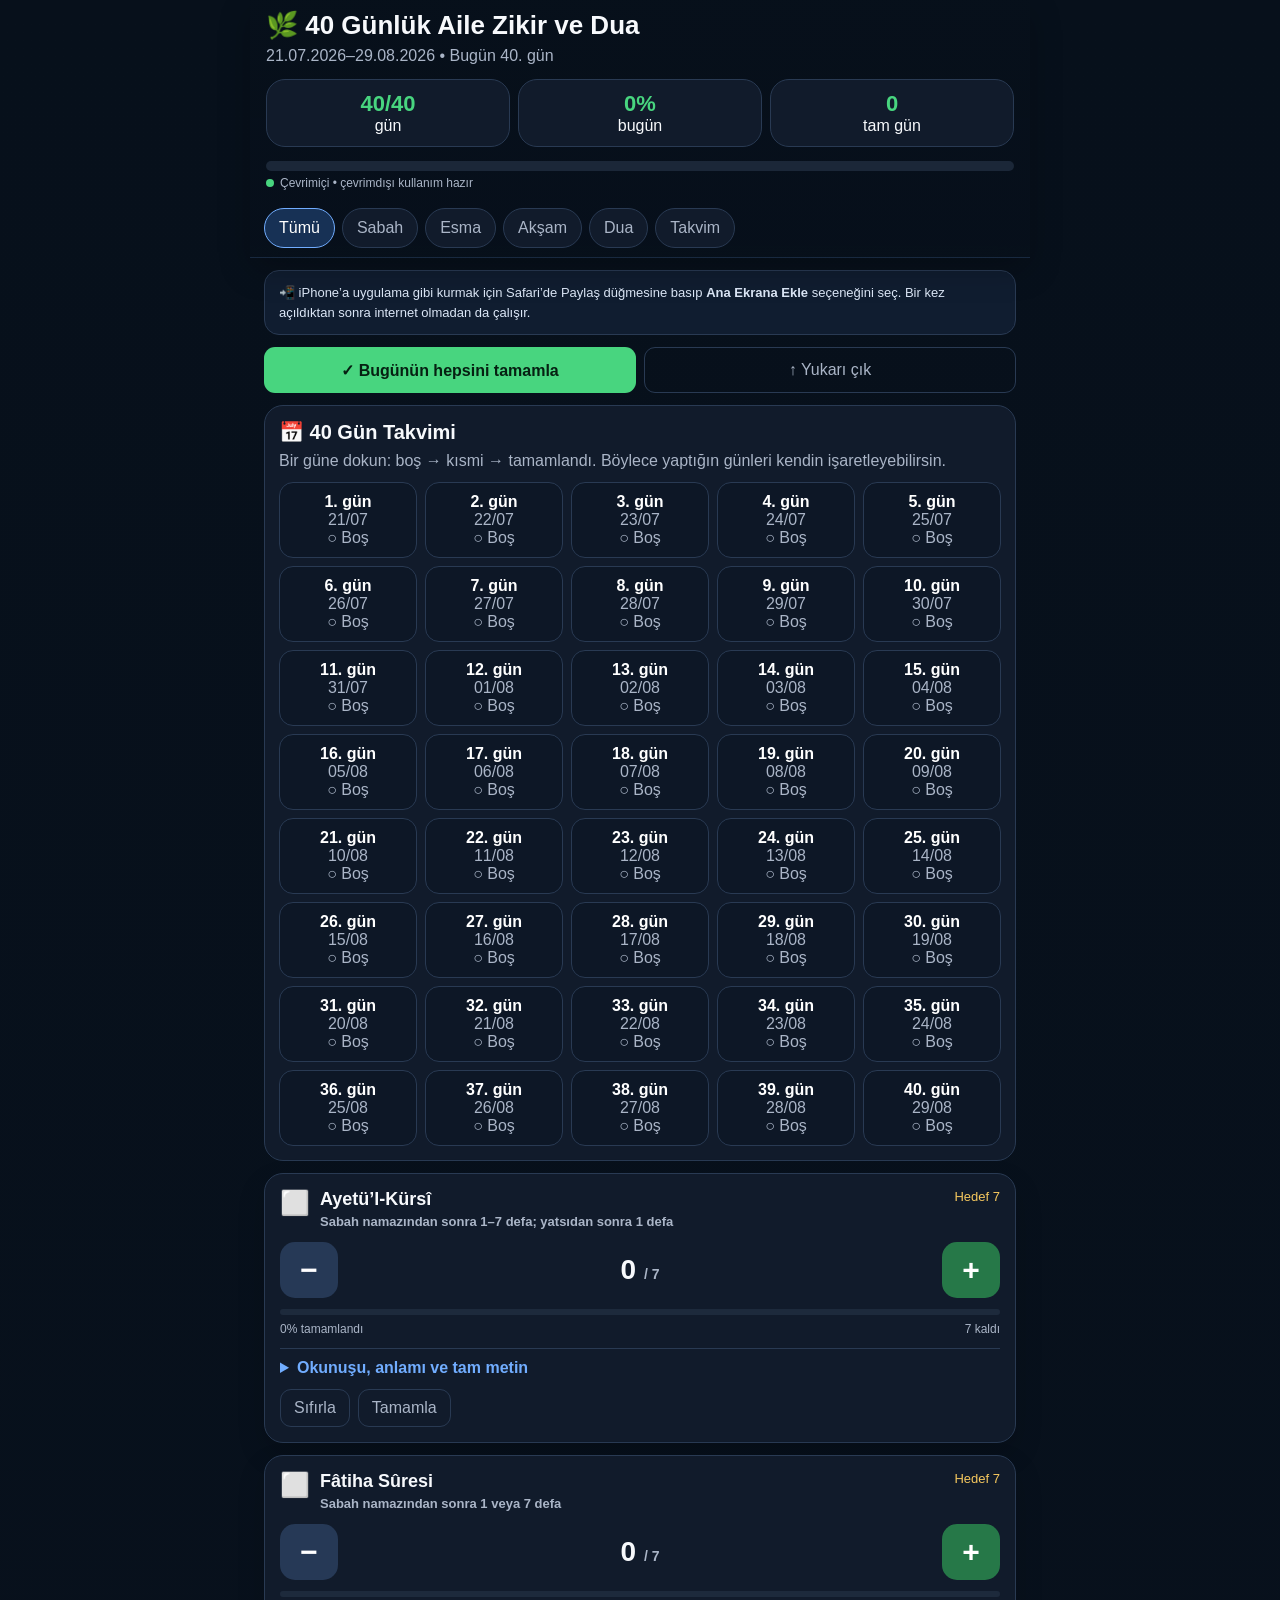
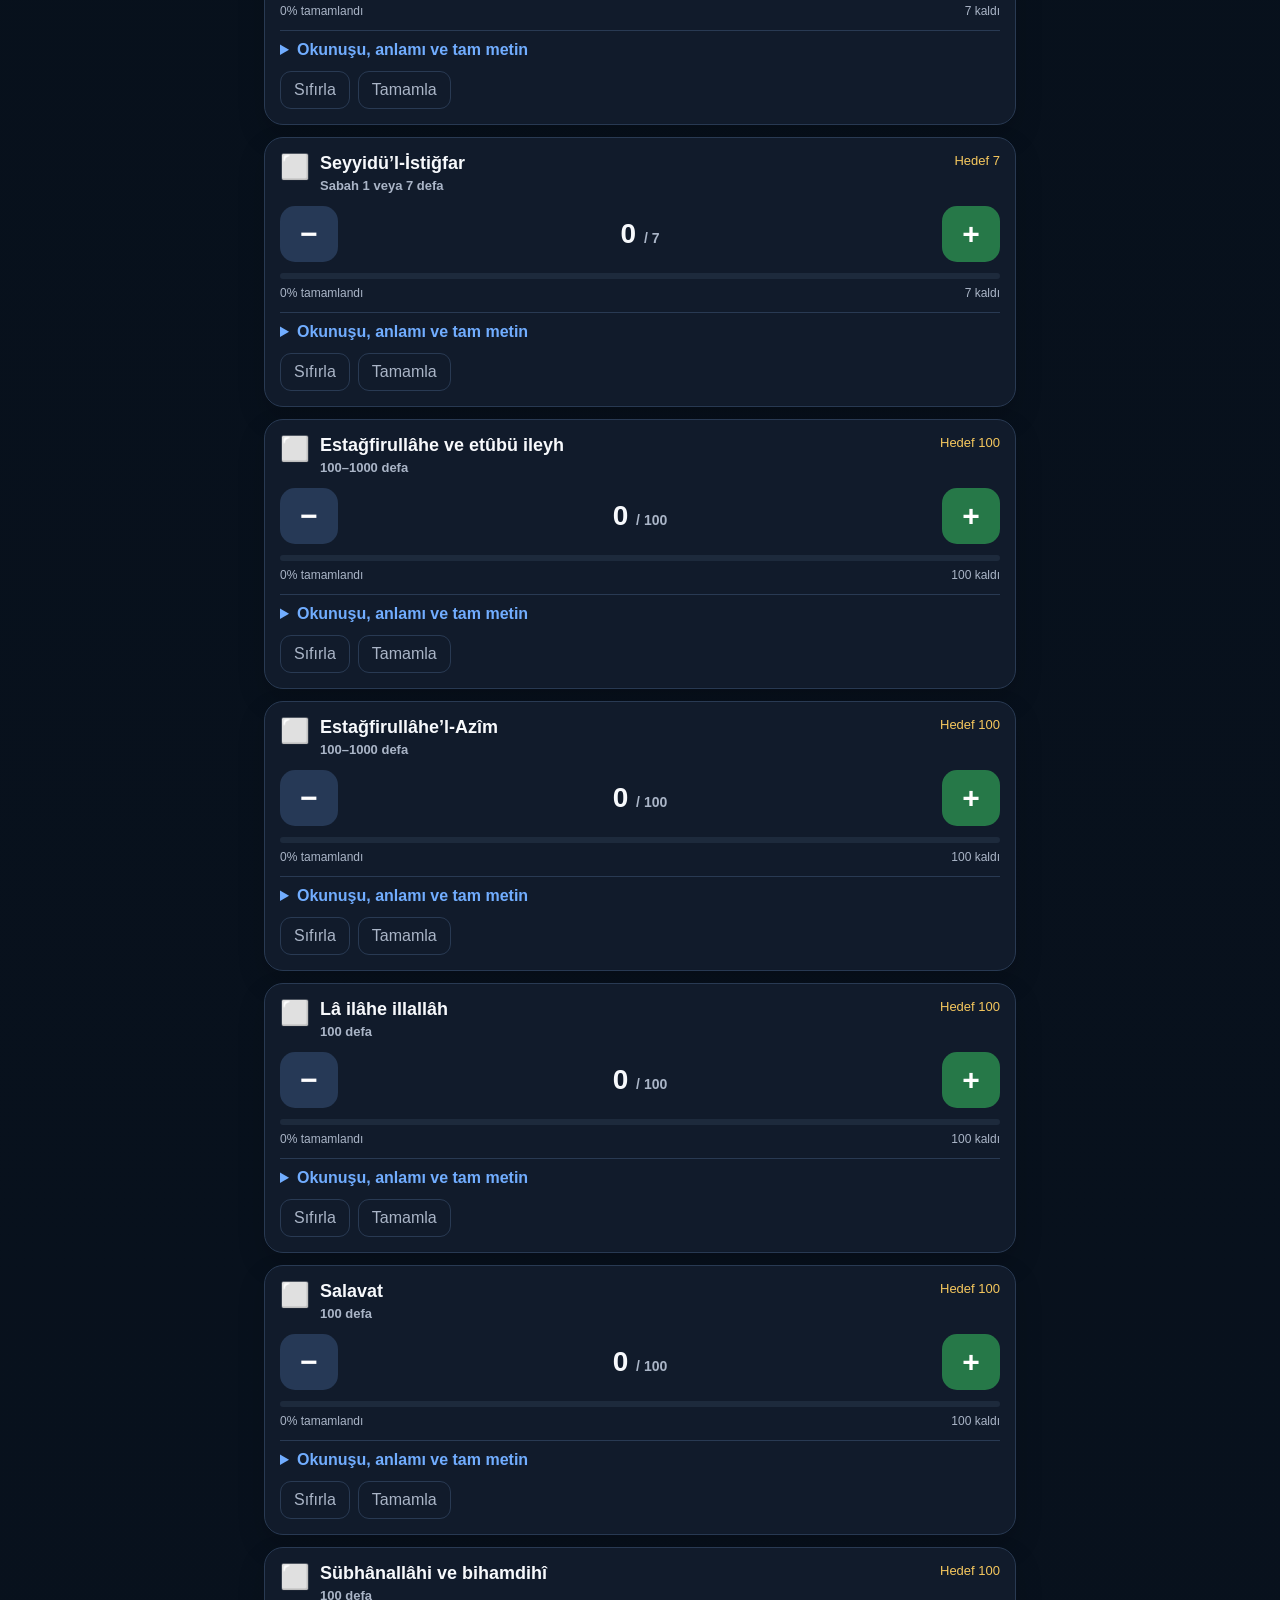
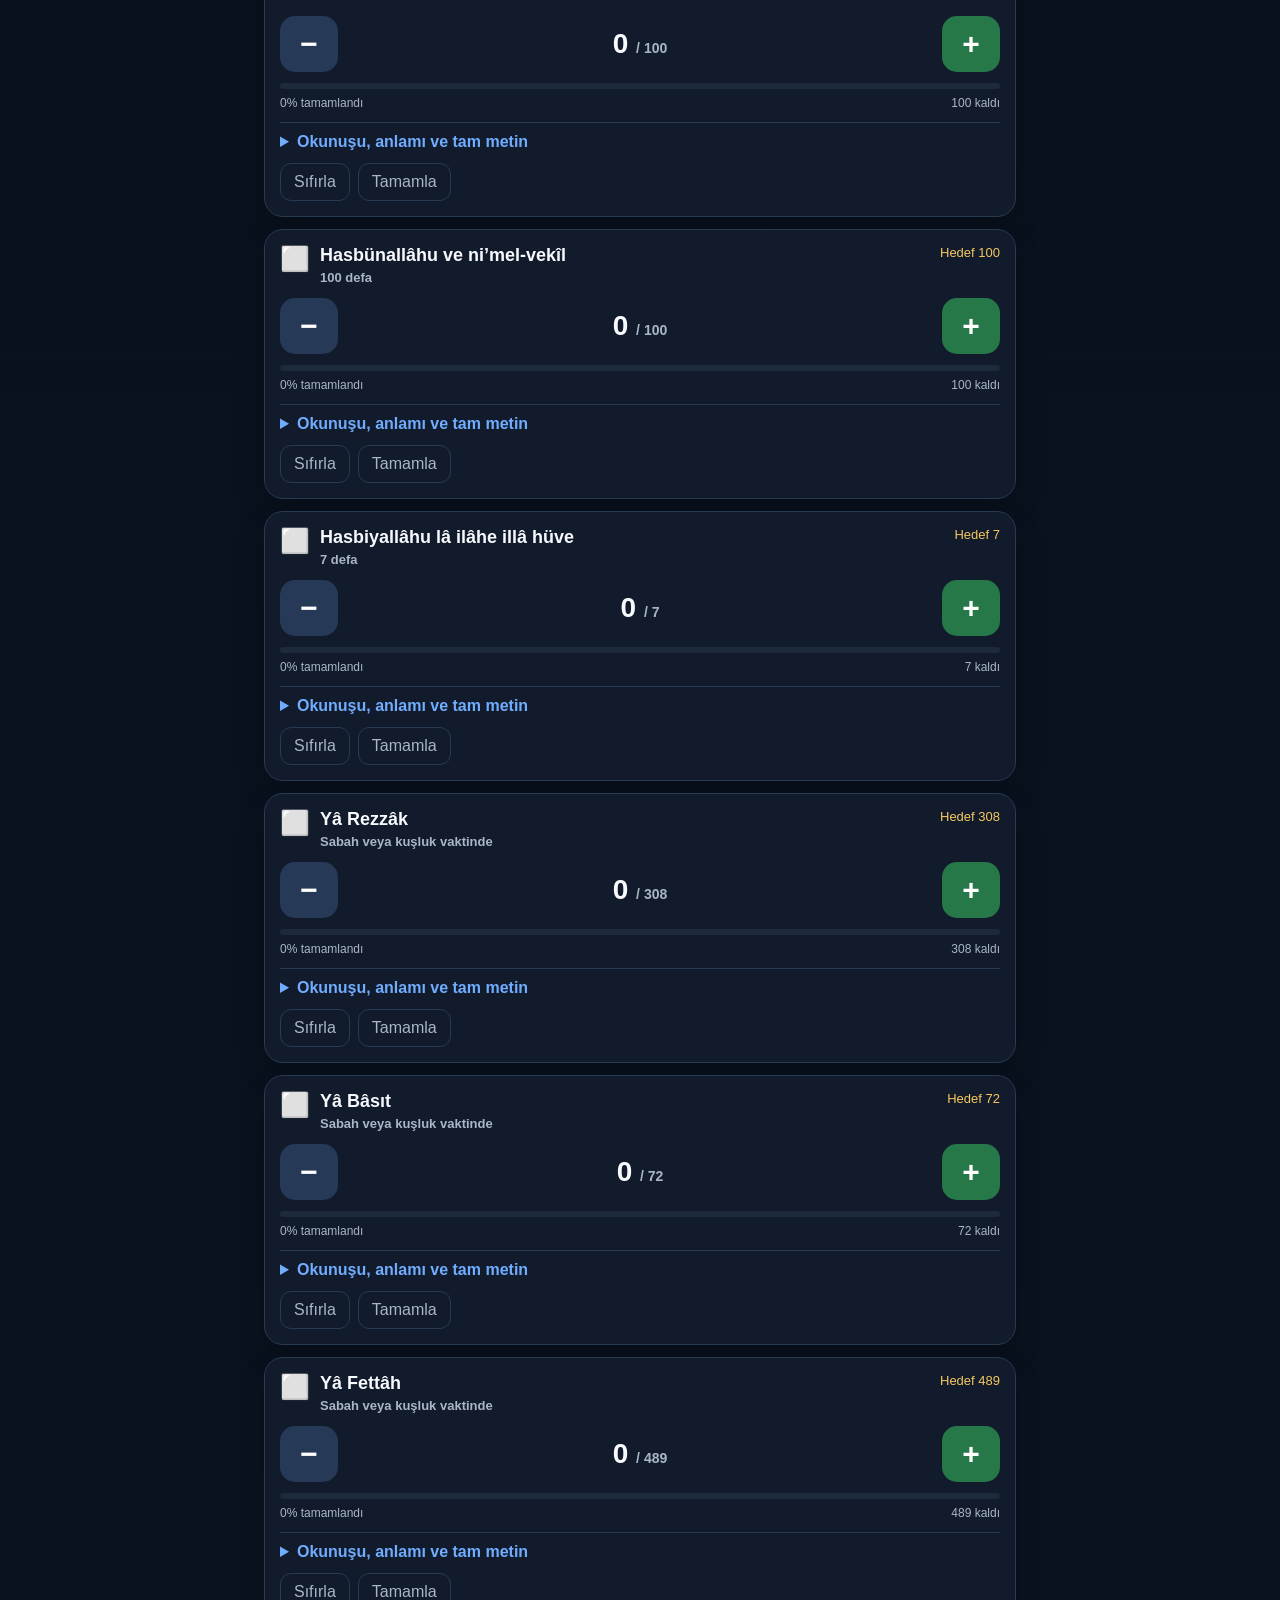
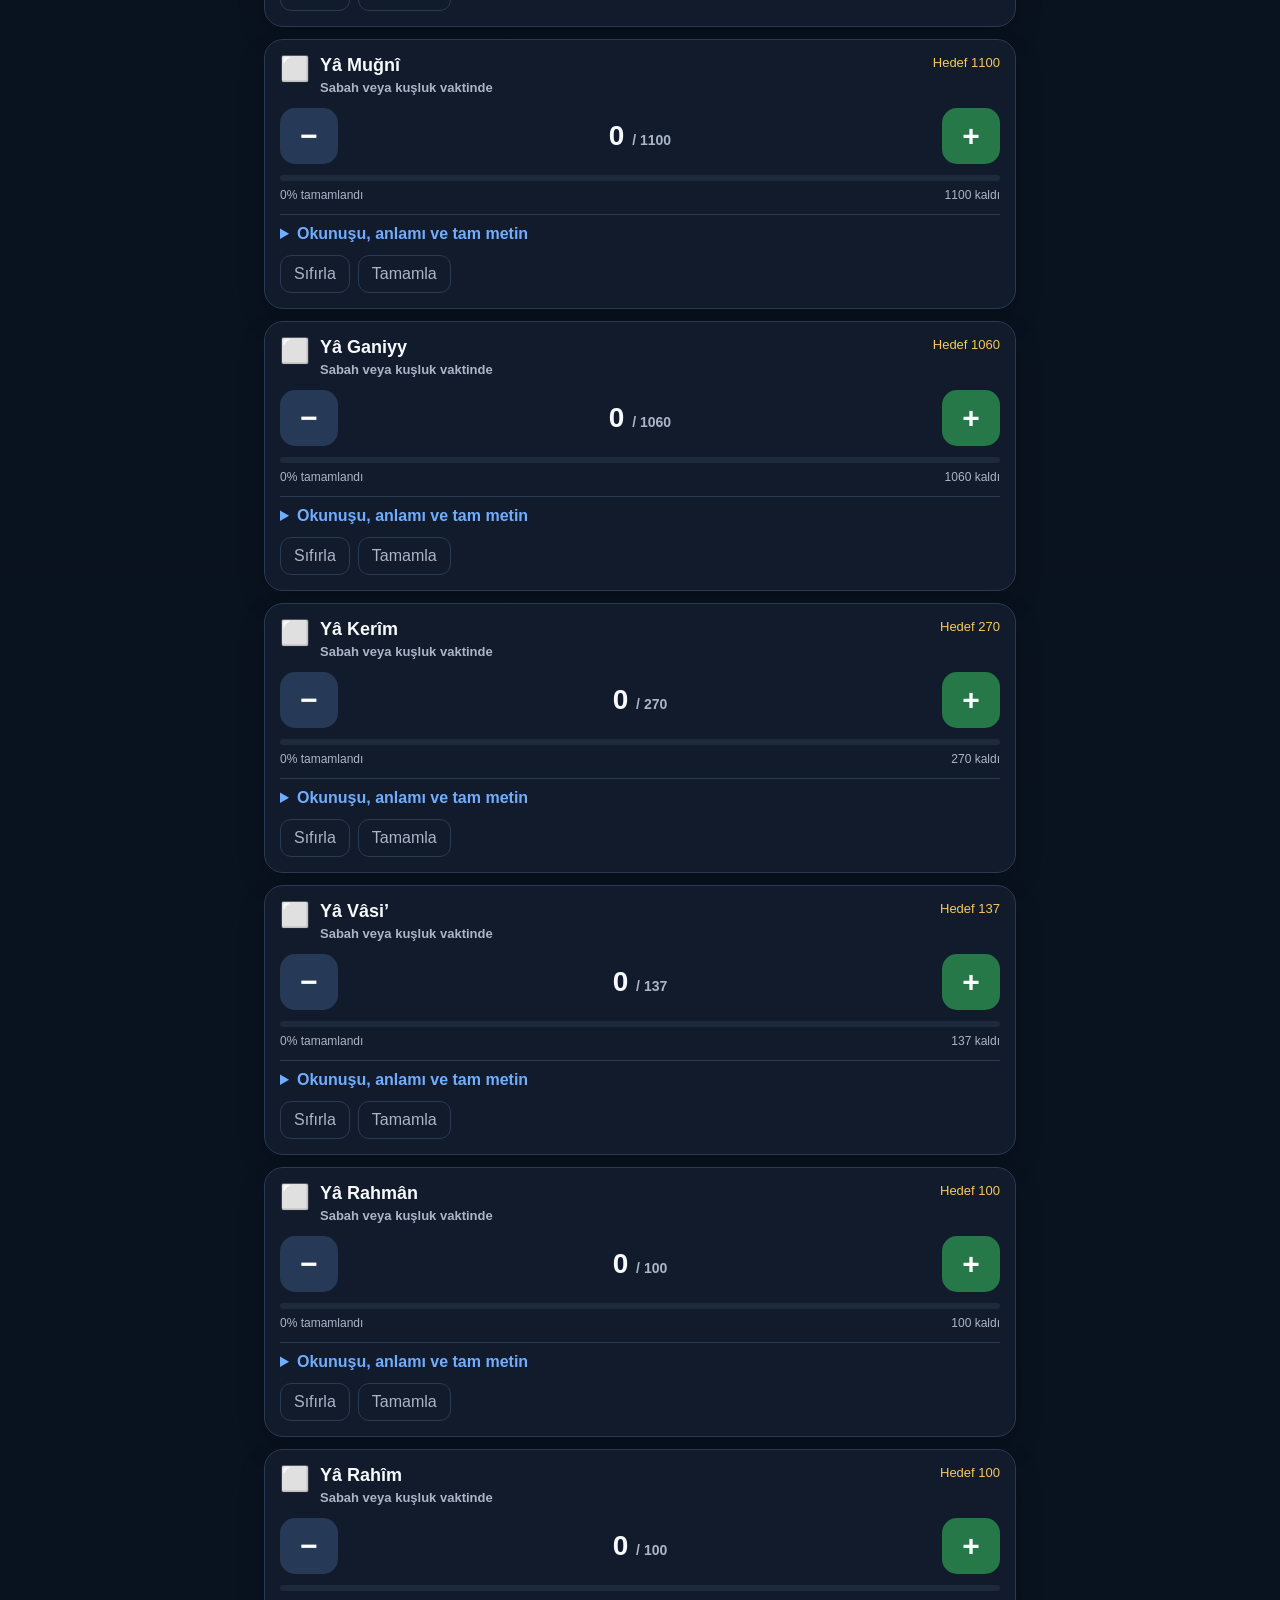
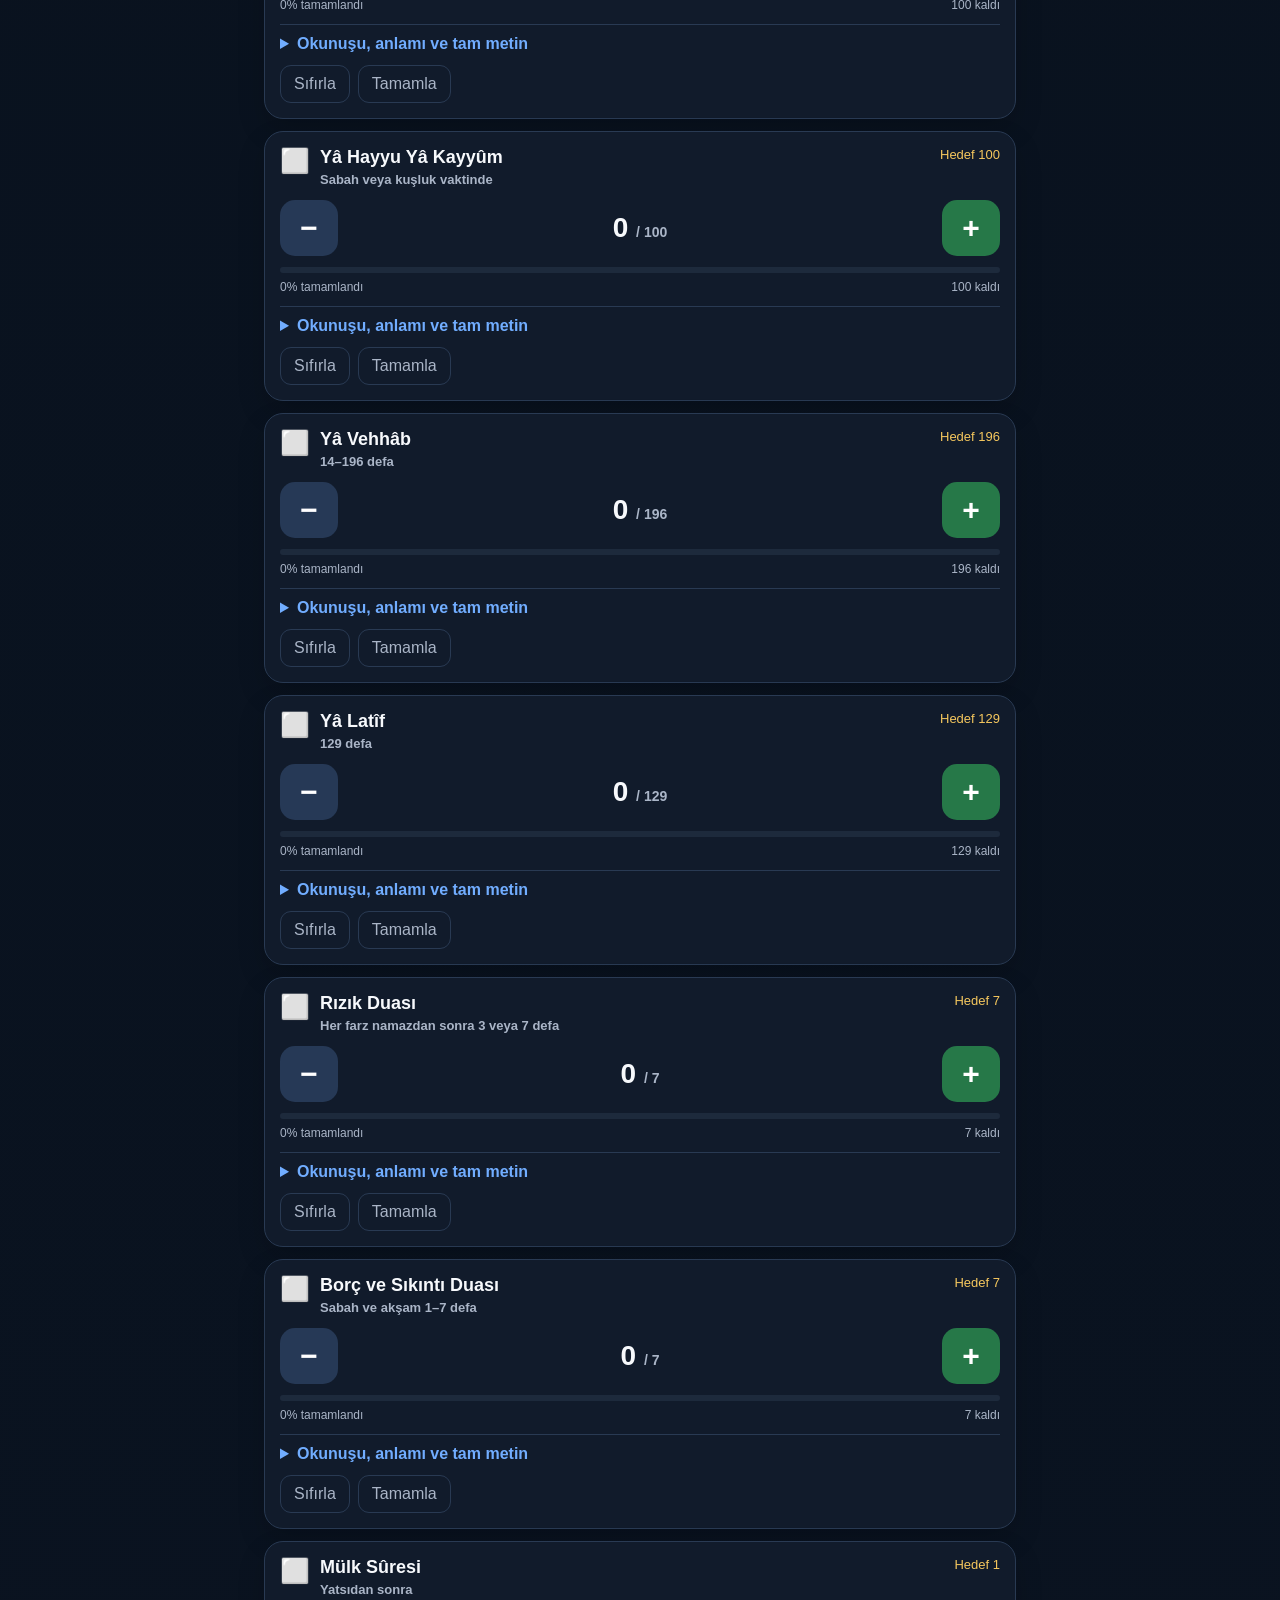
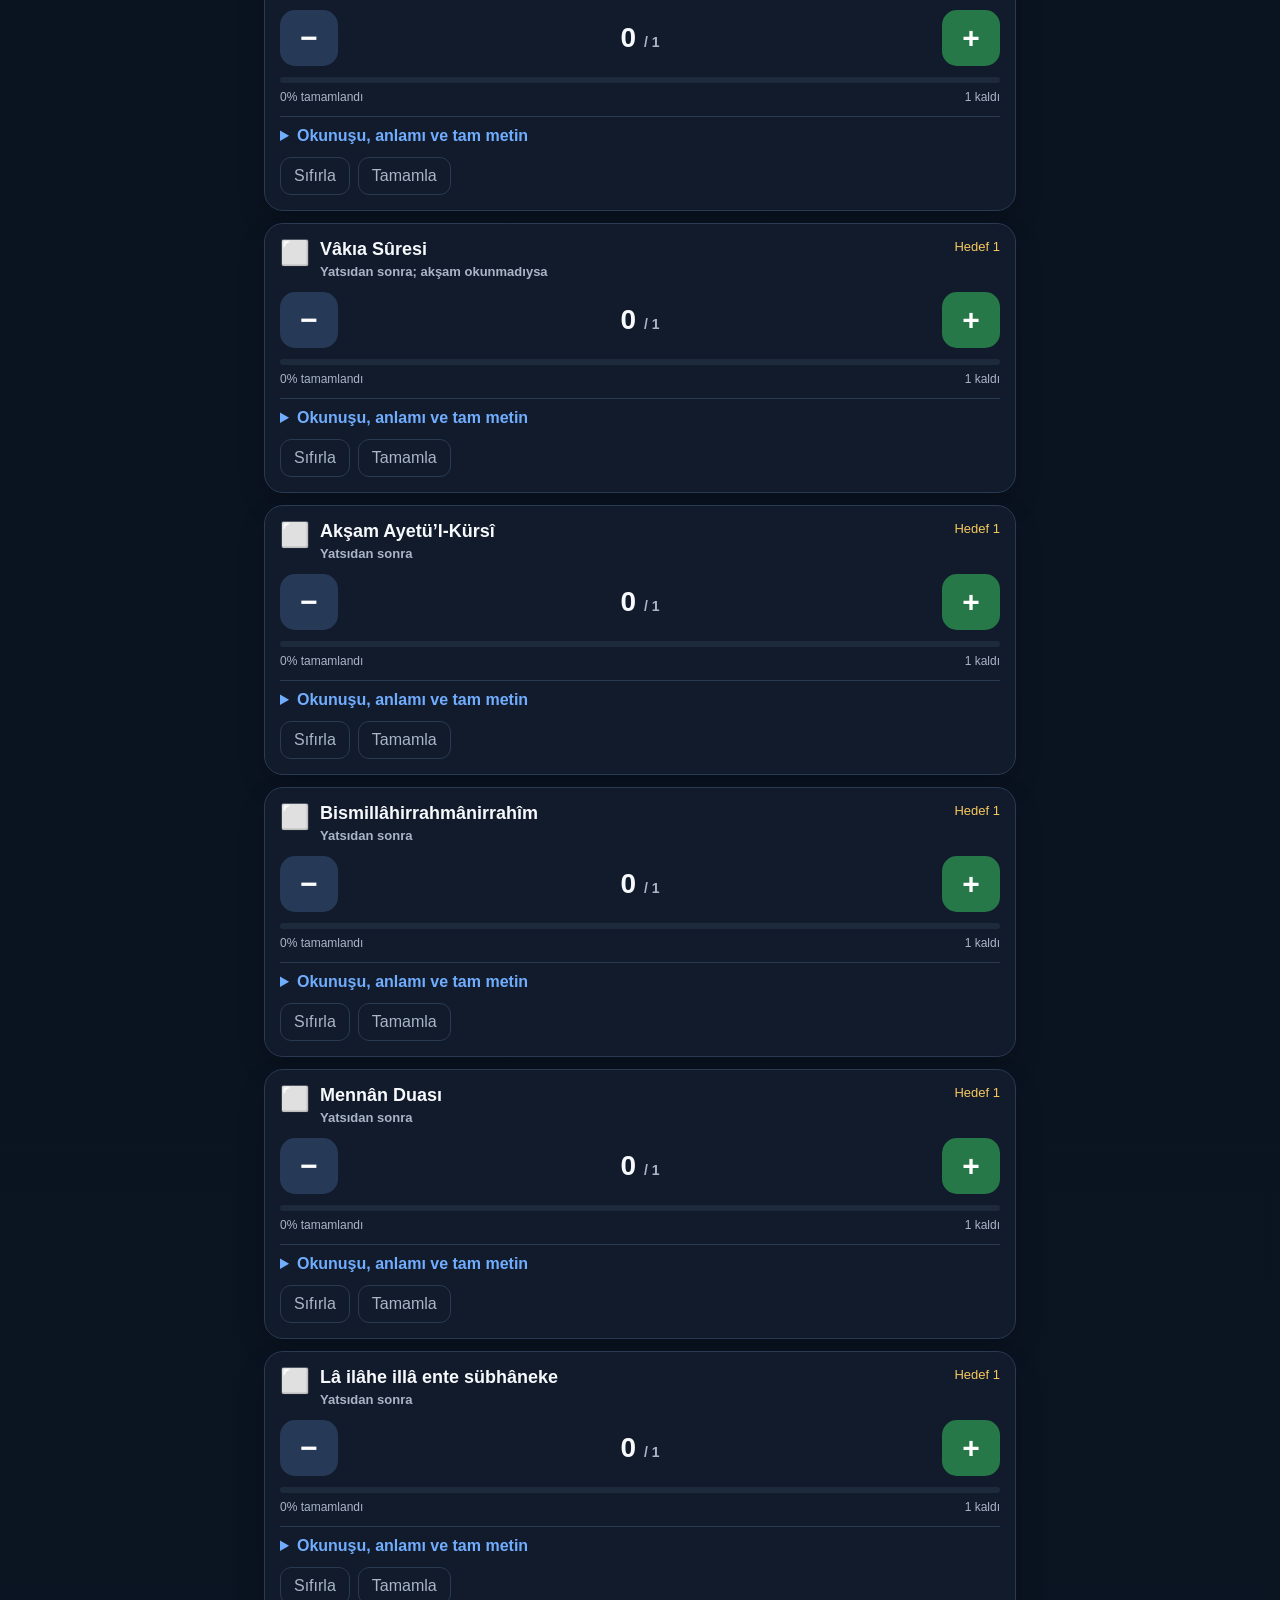
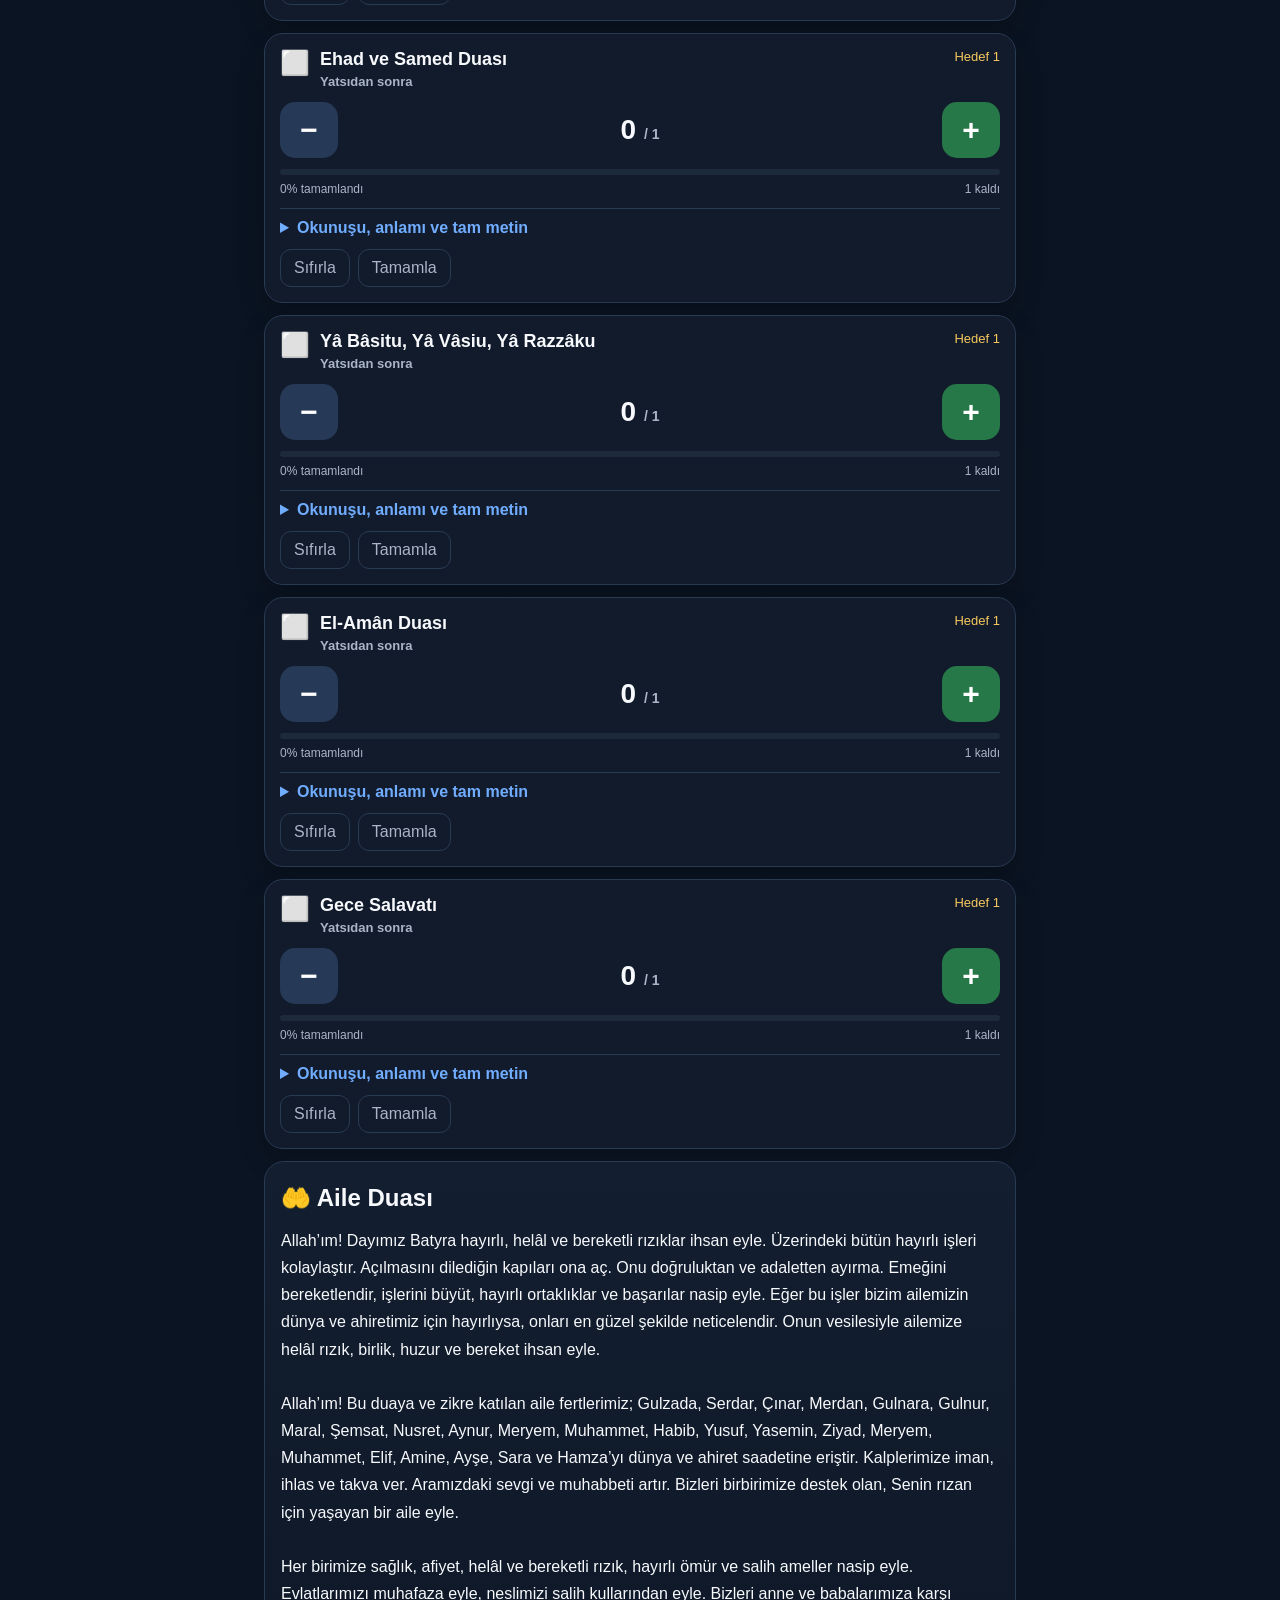
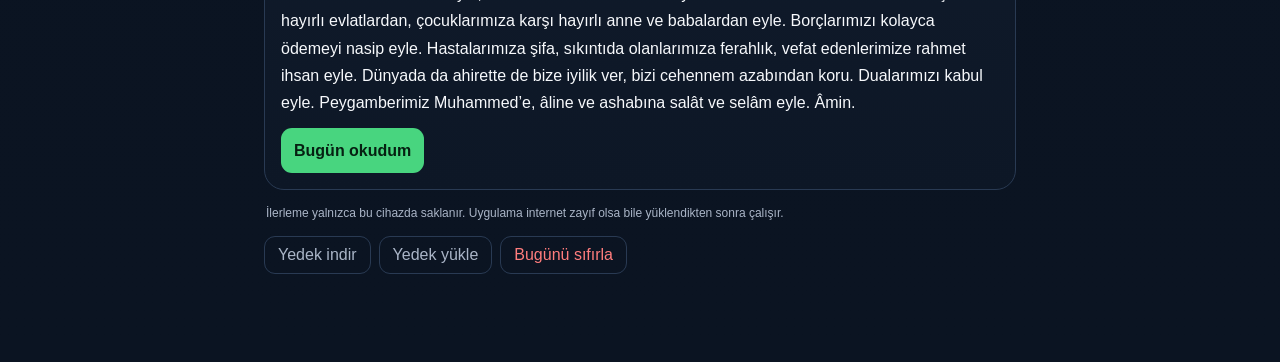
==== index.html @ e8f1f516 "Polish compact sticky header, progress and offline mode [skip ci]" ====
<!doctype html>
<html lang="tr">
<head>
<meta charset="utf-8">
<meta name="viewport" content="width=device-width,initial-scale=1,viewport-fit=cover">
<meta name="theme-color" content="#07101b">
<meta name="apple-mobile-web-app-capable" content="yes">
<meta name="apple-mobile-web-app-title" content="Zikir40">
<meta name="apple-mobile-web-app-status-bar-style" content="black-translucent">
<title>Zikir40</title>
<link rel="manifest" href="./manifest.webmanifest">
<link rel="apple-touch-icon" href="./icon.svg">
<style>
:root{--bg:#07101b;--card:#111b2b;--card2:#0d1726;--line:#293a53;--text:#f7f9fc;--muted:#aab5c7;--green:#48d57f;--blue:#71adff;--gold:#f6c85e;--red:#ff7d7d}*{box-sizing:border-box}html{scroll-behavior:smooth}body{margin:0;background:linear-gradient(180deg,#07101b,#0b1422);color:var(--text);font-family:-apple-system,BlinkMacSystemFont,"Segoe UI",sans-serif}button{font:inherit}.wrap{max-width:780px;margin:auto;padding:0 14px calc(env(safe-area-inset-bottom) + 88px)}.app-header{position:sticky;top:0;z-index:20;margin:0 -14px;padding:calc(env(safe-area-inset-top) + 8px) 14px 9px;background:linear-gradient(180deg,rgba(7,16,27,.99),rgba(7,16,27,.94));backdrop-filter:blur(18px);-webkit-backdrop-filter:blur(18px);border-bottom:1px solid rgba(113,173,255,.16);box-shadow:0 12px 30px rgba(0,0,0,.22)}.hero{padding:2px 2px 10px;transition:padding .18s}.app-header.compact{padding-top:calc(env(safe-area-inset-top) + 5px);box-shadow:0 8px 24px rgba(0,0,0,.28)}.app-header.compact .hero{padding:0 2px 5px}.app-header.compact .hero h1{font-size:17px;margin:0}.app-header.compact #dates,.app-header.compact .stats,.app-header.compact #network{display:none}.app-header.compact .bar{height:5px;margin-top:6px}.app-header.compact .nav{padding-top:3px}.hero h1{font-size:26px;margin:0 0 6px}.muted{color:var(--muted)}.stats{display:grid;grid-template-columns:repeat(3,1fr);gap:8px;margin:14px 0}.stat,.panel,.card{background:var(--card);border:1px solid var(--line);border-radius:19px}.stat{padding:11px;text-align:center}.stat b{display:block;color:var(--green);font-size:22px}.bar{height:10px;background:#1b2738;border-radius:99px;overflow:hidden}.bar i{display:block;height:100%;width:0;background:linear-gradient(90deg,var(--blue),var(--green));transition:width .25s ease}.nav{padding:7px 0 0}.tabs{display:flex;gap:7px;overflow:auto}.tab{white-space:nowrap;border:1px solid var(--line);background:#111b2b;color:var(--muted);border-radius:99px;padding:10px 14px}.tab.on{color:#fff;border-color:var(--blue);background:#173155}.panel{padding:14px;margin:12px 0}.panel h2{font-size:20px;margin:0 0 8px}.calendar{display:grid;grid-template-columns:repeat(5,1fr);gap:8px;margin-top:12px}.day{border:1px solid var(--line);background:#0d1726;color:var(--muted);border-radius:14px;padding:10px 4px;text-align:center;min-height:62px}.day b{display:block;color:#fff}.day.done{background:#12351f;border-color:#2f8f56;color:#8bf0ad}.day.partial{background:#3a2d11;border-color:#9a7424;color:#ffd879}.day.today{outline:2px solid var(--blue)}.day.future{opacity:.5}.card{padding:15px;margin:12px 0;box-shadow:0 12px 28px rgba(0,0,0,.16);transition:border-color .2s,transform .15s}.card:active{transform:scale(.997)}.card.done{border-color:#25824a;background:#0f2a20}.head{display:flex;gap:10px;align-items:flex-start}.check{font-size:24px}.title{font-weight:850;font-size:18px;flex:1}.target{color:var(--gold);font-size:13px;white-space:nowrap}.when{color:var(--muted);font-size:13px;margin-top:4px}.counter{display:grid;grid-template-columns:58px 1fr 58px;gap:10px;align-items:center;margin-top:13px}.counter button{height:56px;border:0;border-radius:15px;color:#fff;background:#263956;font-size:30px;font-weight:900;touch-action:manipulation}.counter .plus{background:#267848}.count{text-align:center;font-size:28px;font-weight:900}.count small{font-size:14px;color:var(--muted)}details{margin-top:12px;border-top:1px solid var(--line);padding-top:10px}summary{color:var(--blue);font-weight:800;cursor:pointer}.detail h3{font-size:13px;color:var(--gold);margin:13px 0 5px}.detail p{margin:0;line-height:1.6;color:#dde4ef;white-space:pre-line}.arabic{font-family:serif;font-size:24px;line-height:1.9;text-align:right;direction:rtl}.actions{display:flex;gap:8px;flex-wrap:wrap;margin-top:12px}.ghost,.primary{border-radius:11px;padding:9px 13px}.ghost{border:1px solid var(--line);background:transparent;color:var(--muted)}.primary{border:0;background:var(--green);color:#062012;font-weight:850}.danger{color:var(--red)}.bigdua{background:linear-gradient(180deg,#131e30,#0d1726);border:1px solid var(--line);border-radius:20px;padding:16px;line-height:1.7}.bigdua h2{margin:0 0 8px}.bigdua p{white-space:pre-line;margin:0}.notice{font-size:12px;color:var(--muted);margin:16px 2px}.item-progress{height:6px;background:#1d2a3c;border-radius:99px;overflow:hidden;margin-top:11px}.item-progress i{display:block;height:100%;background:linear-gradient(90deg,var(--blue),var(--green));transition:width .2s}.statusline{display:flex;justify-content:space-between;gap:10px;margin-top:7px;color:var(--muted);font-size:12px}.net{display:inline-flex;align-items:center;gap:6px;font-size:12px;color:var(--muted);margin-top:5px}.net:before{content:"";width:8px;height:8px;border-radius:50%;background:var(--green)}.net.offline:before{background:var(--gold)}.install-note{display:none;margin:12px 0;padding:12px 14px;border:1px solid var(--line);border-radius:15px;background:#101d30;color:#dce7f7;font-size:13px;line-height:1.5}.install-note.show{display:block}.quick-actions{display:grid;grid-template-columns:1fr 1fr;gap:8px;margin:12px 0}.quick-actions button{min-height:46px}.hidden-file{display:none}.hidden{display:none}@media(max-width:430px){.hero h1{font-size:22px}.stats{margin:10px 0}.stat{padding:8px}.stat b{font-size:19px}.tabs{gap:6px}.tab{padding:9px 12px}.app-header{padding-bottom:8px}}
</style>
</head>
<body>
<main class="wrap">
<header class="app-header"><section class="hero"><h1>🌿 40 Günlük Aile Zikir ve Dua</h1><div id="dates" class="muted"></div><div class="stats"><div class="stat"><b id="dayNo">1/40</b><span>gün</span></div><div class="stat"><b id="pct">0%</b><span>bugün</span></div><div class="stat"><b id="completedDays">0</b><span>tam gün</span></div></div><div class="bar"><i id="bar"></i></div><div id="network" class="net">Çevrimiçi • çevrimdışı kullanım hazır</div></section>
<section class="nav"><div class="tabs" id="tabs"></div></section></header>
<div id="installNote" class="install-note">📲 iPhone’a uygulama gibi kurmak için Safari’de Paylaş düğmesine basıp <b>Ana Ekrana Ekle</b> seçeneğini seç. Bir kez açıldıktan sonra internet olmadan da çalışır.</div>
<div class="quick-actions"><button class="primary" id="completeAll">✓ Bugünün hepsini tamamla</button><button class="ghost" id="topBtn">↑ Yukarı çık</button></div>
<section id="calendarPanel" class="panel"><h2>📅 40 Gün Takvimi</h2><div class="muted">Bir güne dokun: boş → kısmi → tamamlandı. Böylece yaptığın günleri kendin işaretleyebilirsin.</div><div id="calendar" class="calendar"></div></section>
<div id="list"></div>
<section id="familyDua" class="bigdua"><h2>🤲 Aile Duası</h2><p id="familyText"></p><div class="actions"><button class="primary" id="familyDone">Bugün okudum</button></div></section>
<p class="notice">İlerleme yalnızca bu cihazda saklanır. Uygulama internet zayıf olsa bile yüklendikten sonra çalışır.</p><div class="actions"><button class="ghost" id="export">Yedek indir</button><button class="ghost" id="importBtn">Yedek yükle</button><input class="hidden-file" type="file" id="importFile" accept="application/json"><button class="ghost danger" id="resetDay">Bugünü sıfırla</button></div>
</main>
<script>
const START=new Date('2026-07-21T00:00:00');const DAYS=40,KEY='zikir40-complete-v1';
const AYETEL_KURSI={arabic:`اللَّهُ لَا إِلَٰهَ إِلَّا هُوَ الْحَيُّ الْقَيُّومُ ۚ لَا تَأْخُذُهُ سِنَةٌ وَلَا نَوْمٌ ۚ لَهُ مَا فِي السَّمَاوَاتِ وَمَا فِي الْأَرْضِ ۗ مَنْ ذَا الَّذِي يَشْفَعُ عِنْدَهُ إِلَّا بِإِذْنِهِ ۚ يَعْلَمُ مَا بَيْنَ أَيْدِيهِمْ وَمَا خَلْفَهُمْ ۖ وَلَا يُحِيطُونَ بِشَيْءٍ مِنْ عِلْمِهِ إِلَّا بِمَا شَاءَ ۚ وَسِعَ كُرْسِيُّهُ السَّمَاوَاتِ وَالْأَرْضَ ۖ وَلَا يَئُودُهُ حِفْظُهُمَا ۚ وَهُوَ الْعَلِيُّ الْعَظِيمُ`,reading:`Allâhu lâ ilâhe illâ hüve’l-Hayyü’l-Kayyûm. Lâ te’huzühû sinetün ve lâ nevm. Lehû mâ fi’s-semâvâti ve mâ fi’l-ard. Men zellezî yeşfeu indehû illâ bi-iznih. Ya’lemu mâ beyne eydîhim ve mâ halfehum. Ve lâ yuhîtûne bi-şey’in min ilmihî illâ bimâ şâ’. Vesia kürsiyyühü’s-semâvâti ve’l-ard. Ve lâ yeûdühû hıfzuhumâ ve hüve’l-Aliyyü’l-Azîm.`,meaning:`Allah, O’ndan başka ilah olmayandır. Diridir, kayyumdur. O’nu ne uyuklama tutar ne uyku. Göklerde ve yerde ne varsa O’nundur. İzni olmadan O’nun katında kim şefaat edebilir? O, kulların önlerindekini ve arkalarındakini bilir. Onlar O’nun ilminden, O’nun dilediği kadarından başka hiçbir şey kavrayamazlar. O’nun kürsüsü gökleri ve yeri kaplamıştır. Onları koruyup gözetmek O’na ağır gelmez. O yücedir, büyüktür.`};
const ITEMS=[
{id:'ayetel',name:'Ayetü’l-Kürsî',target:7,when:'Sabah namazından sonra 1–7 defa; yatsıdan sonra 1 defa',group:'Sabah',...AYETEL_KURSI},
{id:'fatiha',name:'Fâtiha Sûresi',target:7,when:'Sabah namazından sonra 1 veya 7 defa',group:'Sabah',reading:'Bismillâhirrahmânirrahîm. Elhamdü lillâhi Rabbi’l-âlemîn. Er-Rahmâni’r-Rahîm. Mâliki yevmi’d-dîn. İyyâke na’büdü ve iyyâke nesteîn. İhdine’s-sırâta’l-müstakîm. Sırâtallezîne en’amte aleyhim, gayri’l-mağdûbi aleyhim ve le’d-dâllîn. Âmîn.',meaning:'Hamd, âlemlerin Rabbi Allah’a mahsustur. O Rahmân ve Rahîm’dir. Din gününün sahibidir. Yalnız Sana kulluk eder, yalnız Senden yardım dileriz. Bizi doğru yola ilet.'},
{id:'seyyid',name:'Seyyidü’l-İstiğfar',target:7,when:'Sabah 1 veya 7 defa',group:'Sabah',reading:'Allahümme ente rabbî lâ ilâhe illâ ente, halaktenî ve ene abdüke ve ene alâ ahdike ve va’dike mesteta’tü. Eûzü bike min şerri mâ sana’tü. Ebûü leke bi ni’metike aleyye ve ebûü bi zenbî. Fağfir lî fe innehû lâ yağfirü’z-zünûbe illâ ente.',meaning:'Allah’ım! Sen benim Rabbimsin. Senden başka ilah yoktur. Beni Sen yarattın ve ben Senin kulunum. Gücüm yettiğince Sana verdiğim söz üzereyim. Yaptığım kötülüklerin şerrinden Sana sığınırım. Bana verdiğin nimetleri ikrar ediyor, günahlarımı itiraf ediyorum. Beni bağışla. Çünkü günahları Senden başka bağışlayacak kimse yoktur.'},
{id:'est1',name:'Estağfirullâhe ve etûbü ileyh',target:100,when:'100–1000 defa',group:'Sabah',reading:'Estağfirullâhe ve etûbü ileyh.',meaning:'Allah’tan bağışlanma diliyor ve O’na tövbe ediyorum.'},
{id:'est2',name:'Estağfirullâhe’l-Azîm',target:100,when:'100–1000 defa',group:'Sabah',reading:'Estağfirullâhe’l-Azîm.',meaning:'Yüce Allah’tan bağışlanma diliyorum.'},
{id:'tevhid',name:'Lâ ilâhe illallâh',target:100,when:'100 defa',group:'Sabah',reading:'Lâ ilâhe illallâh.',meaning:'Allah’tan başka ilah yoktur.'},
{id:'salavat',name:'Salavat',target:100,when:'100 defa',group:'Sabah',reading:'Allahümme salli alâ Muhammedin ve alâ âli Muhammed.',meaning:'Allah’ım! Peygamberimiz Muhammed’e ve ailesine rahmet ve bereket ihsan eyle.'},
{id:'subhan',name:'Sübhânallâhi ve bihamdihî',target:100,when:'100 defa',group:'Sabah',reading:'Sübhânallâhi ve bihamdihî, Sübhânallâhi’l-Azîm.',meaning:'Allah’ı noksan sıfatlardan tenzih ederim. Hamd O’nadır. Yüce Allah her türlü eksiklikten uzaktır.'},
{id:'hasbun',name:'Hasbünallâhu ve ni’mel-vekîl',target:100,when:'100 defa',group:'Sabah',reading:'Hasbünallâhu ve ni’mel-vekîl.',meaning:'Allah bize yeter. O ne güzel vekildir.'},
{id:'hasbiy',name:'Hasbiyallâhu lâ ilâhe illâ hüve',target:7,when:'7 defa',group:'Sabah',reading:'Hasbiyallâhu lâ ilâhe illâ hüve, aleyhi tevekkeltü ve hüve Rabbü’l-arşi’l-azîm.',meaning:'Allah bana yeter. O’ndan başka ilah yoktur. O’na tevekkül ettim. O, büyük Arş’ın Rabbidir.'},
{id:'rezzak',name:'Yâ Rezzâk',target:308,when:'Sabah veya kuşluk vaktinde',group:'Esma',reading:'Yâ Rezzâk.',meaning:'Rızık veren, nimetleri ulaştıran.'},
{id:'basit',name:'Yâ Bâsıt',target:72,when:'Sabah veya kuşluk vaktinde',group:'Esma',reading:'Yâ Bâsıt.',meaning:'Rızkı genişleten, ferahlık veren.'},
{id:'fettah',name:'Yâ Fettâh',target:489,when:'Sabah veya kuşluk vaktinde',group:'Esma',reading:'Yâ Fettâh.',meaning:'Kapıları açan, işleri kolaylaştıran.'},
{id:'mugni',name:'Yâ Muğnî',target:1100,when:'Sabah veya kuşluk vaktinde',group:'Esma',reading:'Yâ Muğnî.',meaning:'Zengin eden, ihtiyaçları gideren.'},
{id:'ganiyy',name:'Yâ Ganiyy',target:1060,when:'Sabah veya kuşluk vaktinde',group:'Esma',reading:'Yâ Ganiyy.',meaning:'Çok zengin olan, hiçbir şeye ihtiyacı olmayan.'},
{id:'kerim',name:'Yâ Kerîm',target:270,when:'Sabah veya kuşluk vaktinde',group:'Esma',reading:'Yâ Kerîm.',meaning:'Lütfu ve ikramı bol olan.'},
{id:'vasi',name:'Yâ Vâsi’',target:137,when:'Sabah veya kuşluk vaktinde',group:'Esma',reading:'Yâ Vâsi’.',meaning:'Rahmeti ve nimeti geniş olan.'},
{id:'rahman',name:'Yâ Rahmân',target:100,when:'Sabah veya kuşluk vaktinde',group:'Esma',reading:'Yâ Rahmân.',meaning:'Merhameti sonsuz olan.'},
{id:'rahim',name:'Yâ Rahîm',target:100,when:'Sabah veya kuşluk vaktinde',group:'Esma',reading:'Yâ Rahîm.',meaning:'Çok merhamet eden.'},
{id:'hayy',name:'Yâ Hayyu Yâ Kayyûm',target:100,when:'Sabah veya kuşluk vaktinde',group:'Esma',reading:'Yâ Hayyu Yâ Kayyûm.',meaning:'Daima diri olan, her şeyi ayakta tutan.'},
{id:'vehhab',name:'Yâ Vehhâb',target:196,when:'14–196 defa',group:'Esma',reading:'Yâ Vehhâb.',meaning:'Karşılıksız ve bolca bağışlayan.'},
{id:'latif',name:'Yâ Latîf',target:129,when:'129 defa',group:'Esma',reading:'Yâ Latîf.',meaning:'Lütuf sahibi, umulmadık yerden rızık ulaştıran.'},
{id:'rizik',name:'Rızık Duası',target:7,when:'Her farz namazdan sonra 3 veya 7 defa',group:'Dua',reading:'Allâhümme’kfinî bi-halâlike an harâmike ve ağninî bi-fadlike ammen sivâk.',meaning:'Allah’ım! Bana helalinden nasip ederek haramından koru. Lütfunla beni Senden başkasına muhtaç etme.'},
{id:'borc',name:'Borç ve Sıkıntı Duası',target:7,when:'Sabah ve akşam 1–7 defa',group:'Dua',reading:'Allâhümme innî eûzü bike mine’l-hemmi ve’l-hazeni, ve eûzü bike mine’l-aczi ve’l-keseli, ve eûzü bike mine’l-cübni ve’l-buhli, ve eûzü bike min galebeti’d-deyni ve kahri’r-ricâl.',meaning:'Allah’ım! Üzüntüden, kederden, acizlikten, tembellikten, korkaklıktan, cimrilikten, borç altında ezilmekten ve insanların baskısından Sana sığınırım.'},
{id:'mulk',name:'Mülk Sûresi',target:1,when:'Yatsıdan sonra',group:'Akşam',reading:'Mülk Sûresi’nin tamamı Mushaf veya güvenilir Kur’an metninden okunur.',meaning:'Bu bölüm kısa bir dua değil, 30 ayetten oluşan tam bir sûredir. Uygulamada tamamını okuduğunda + veya Tamamla düğmesine bas.'},
{id:'vakia',name:'Vâkıa Sûresi',target:1,when:'Yatsıdan sonra; akşam okunmadıysa',group:'Akşam',reading:'Vâkıa Sûresi’nin tamamı Mushaf veya güvenilir Kur’an metninden okunur.',meaning:'Bu bölüm kısa bir dua değil, tam bir sûredir. Uygulamada tamamını okuduğunda + veya Tamamla düğmesine bas.'},
{id:'aksamayetel',name:'Akşam Ayetü’l-Kürsî',target:1,when:'Yatsıdan sonra',group:'Akşam',...AYETEL_KURSI},
{id:'bismillah',name:'Bismillâhirrahmânirrahîm',target:1,when:'Yatsıdan sonra',group:'Akşam',reading:'Bismillâhirrahmânirrahîm.',meaning:'Rahmân ve Rahîm olan Allah’ın adıyla.'},
{id:'mennan',name:'Mennân Duası',target:1,when:'Yatsıdan sonra',group:'Akşam',reading:'Allâhümme innî es’elüke bi-enne leke’l-hamde lâ ilâhe illâ ente’l-Mennânu, Bedîu’s-semâvâti ve’l-ard, yâ Ze’l-Celâli ve’l-İkrâm, yâ Hayyu yâ Kayyûm.',meaning:'Allah’ım! Hamdin yalnız Sana mahsus olduğuna dayanarak Senden istiyorum. Senden başka ilah yoktur. Sen Mennân’sın, göklerin ve yerin eşsiz yaratıcısısın. Ey Celâl ve İkram sahibi, ey Hayy ve Kayyûm!'},
{id:'zalim',name:'Lâ ilâhe illâ ente sübhâneke',target:1,when:'Yatsıdan sonra',group:'Akşam',reading:'Lâ ilâhe illâ ente sübhâneke innî kuntu mine’z-zâlimîn.',meaning:'Senden başka ilah yoktur. Seni her türlü eksiklikten tenzih ederim. Şüphesiz ben nefsine zulmedenlerden oldum.'},
{id:'ehad',name:'Ehad ve Samed Duası',target:1,when:'Yatsıdan sonra',group:'Akşam',reading:'Allâhümme innî es’elüke bi-ennî eşhedü enneke entellâhu lâ ilâhe illâ ente’l-Ehadü’s-Samedü’l-lezî lem yelid ve lem yûled ve lem yekun lehû kufuven ehad.',meaning:'Allah’ım! Senden başka ilah olmadığına, Senin tek ve hiçbir şeye muhtaç olmayan olduğuna, doğurmadığına, doğurulmadığına ve hiçbir şeyin Sana denk olmadığına şehadet ederek Senden diliyorum.'},
{id:'basitu',name:'Yâ Bâsitu, Yâ Vâsiu, Yâ Razzâku',target:1,when:'Yatsıdan sonra',group:'Akşam',reading:'Yâ Bâsitu, yâ Vâsiu, yâ Razzâku, yâ Kerîmu, yâ Rahmânu, yâ Rahîm. Yâ Nûru’s-semâvâti ve’l-ard, yâ İmâde’s-semâvâti ve’l-ard, yâ Cebbâru’s-semâvâti ve’l-ard, yâ Deyyâne’s-semâvâti ve’l-ard.',meaning:'Ey lütfunu yayan, ey rahmeti geniş olan, ey rızık veren, ey kerem sahibi, ey Rahmân, ey Rahîm! Ey göklerin ve yerin nuru, direği, hâkimi!'},
{id:'aman',name:'El-Amân Duası',target:1,when:'Yatsıdan sonra',group:'Akşam',reading:'Yâ Hayyu yâ Kayyûm, bi-rahmetike esteğîsu, el-amâne el-amân, min zevâli’n-ni’meti ve tahavvuli’l-âfiyeti ve fücâeti’n-nikmeti ve cemîi sehatik.',meaning:'Ey Hayy ve Kayyûm olan Allah’ım! Rahmetine sığınıyorum. Nimetin zail olmasından, afiyetin bozulmasından, ansızın gelecek azabından ve her türlü gazabından Sana sığınırım.'},
{id:'nightSalavat',name:'Gece Salavatı',target:1,when:'Yatsıdan sonra',group:'Akşam',reading:'Allâhümme salli alâ seyyidinâ Muhammedin ve alâ âli seyyidinâ Muhammed.',meaning:'Allah’ım! Efendimiz Muhammed’e ve onun âline salât ve selâm eyle.'}
];
const FAMILY_DUA=`Allah’ım! Dayımız Batyra hayırlı, helâl ve bereketli rızıklar ihsan eyle. Üzerindeki bütün hayırlı işleri kolaylaştır. Açılmasını dilediğin kapıları ona aç. Onu doğruluktan ve adaletten ayırma. Emeğini bereketlendir, işlerini büyüt, hayırlı ortaklıklar ve başarılar nasip eyle. Eğer bu işler bizim ailemizin dünya ve ahiretimiz için hayırlıysa, onları en güzel şekilde neticelendir. Onun vesilesiyle ailemize helâl rızık, birlik, huzur ve bereket ihsan eyle.

Allah’ım! Bu duaya ve zikre katılan aile fertlerimiz; Gulzada, Serdar, Çınar, Merdan, Gulnara, Gulnur, Maral, Şemsat, Nusret, Aynur, Meryem, Muhammet, Habib, Yusuf, Yasemin, Ziyad, Meryem, Muhammet, Elif, Amine, Ayşe, Sara ve Hamza’yı dünya ve ahiret saadetine eriştir. Kalplerimize iman, ihlas ve takva ver. Aramızdaki sevgi ve muhabbeti artır. Bizleri birbirimize destek olan, Senin rızan için yaşayan bir aile eyle.

Her birimize sağlık, afiyet, helâl ve bereketli rızık, hayırlı ömür ve salih ameller nasip eyle. Evlatlarımızı muhafaza eyle, neslimizi salih kullarından eyle. Bizleri anne ve babalarımıza karşı hayırlı evlatlardan, çocuklarımıza karşı hayırlı anne ve babalardan eyle. Borçlarımızı kolayca ödemeyi nasip eyle. Hastalarımıza şifa, sıkıntıda olanlarımıza ferahlık, vefat edenlerimize rahmet ihsan eyle. Dünyada da ahirette de bize iyilik ver, bizi cehennem azabından koru. Dualarımızı kabul eyle. Peygamberimiz Muhammed’e, âline ve ashabına salât ve selâm eyle. Âmin.`;
let store={};try{store=JSON.parse(localStorage.getItem(KEY)||'{}')}catch(e){store={}}let filter='Tümü';const groups=['Tümü','Sabah','Esma','Akşam','Dua','Takvim'];const $=s=>document.querySelector(s);const dateKey=(d=new Date())=>d.toLocaleDateString('en-CA');const save=()=>localStorage.setItem(KEY,JSON.stringify(store));const currentDay=()=>Math.max(1,Math.min(DAYS,Math.floor((new Date()-START)/86400000)+1));function state(k=dateKey()){store[k]??={counts:{},manual:0,family:false};store[k].counts??={};return store[k]}function dayDate(i){let d=new Date(START);d.setDate(d.getDate()+i);return d}function dayStatus(k){let s=state(k);let done=ITEMS.filter(x=>(s.counts[x.id]||0)>=x.target).length;let auto=(done===ITEMS.length&&s.family)?2:(done>0||s.family)?1:0;return Math.max(auto,s.manual||0)}function renderTabs(){$('#tabs').innerHTML=groups.map(g=>`<button class="tab ${g===filter?'on':''}" data-g="${g}">${g}</button>`).join('');document.querySelectorAll('.tab').forEach(b=>b.onclick=()=>{filter=b.dataset.g;render()})}function renderCalendar(){let today=dateKey();$('#calendar').innerHTML=Array.from({length:DAYS},(_,i)=>{let d=dayDate(i),k=dateKey(d),st=dayStatus(k),future=d>new Date();return `<button class="day ${st===2?'done':st===1?'partial':''} ${k===today?'today':''} ${future?'future':''}" data-day="${k}"><b>${i+1}. gün</b>${d.toLocaleDateString('tr-TR',{day:'2-digit',month:'2-digit'})}<br>${st===2?'✓ Tamam':st===1?'◐ Kısmi':'○ Boş'}</button>`}).join('');document.querySelectorAll('[data-day]').forEach(b=>b.onclick=()=>{let s=state(b.dataset.day);s.manual=((s.manual||0)+1)%3;save();renderCalendar();updateStats()})}function updateStats(){let st=state(),done=ITEMS.filter(x=>(st.counts[x.id]||0)>=x.target).length,p=Math.round((ITEMS.reduce((sum,x)=>sum+Math.min((st.counts[x.id]||0)/x.target,1),0)+(st.family?1:0))/(ITEMS.length+1)*100);$('#pct').textContent=p+'%';$('#bar').style.width=p+'%';$('#completedDays').textContent=Array.from({length:DAYS},(_,i)=>dayStatus(dateKey(dayDate(i)))===2).filter(Boolean).length;$('#dayNo').textContent=currentDay()+'/40';document.title=p+'% • Zikir40'}function render(){renderTabs();renderCalendar();let d=currentDay();$('#dates').textContent=`21.07.2026–29.08.2026 • Bugün ${d}. gün`;$('#calendarPanel').classList.toggle('hidden',filter!=='Tümü'&&filter!=='Takvim');$('#familyDua').classList.toggle('hidden',filter!=='Tümü'&&filter!=='Dua');let openItems=new Set([...document.querySelectorAll('#list .card details[open]')].map(d=>d.closest('.card')?.dataset.item).filter(Boolean));let visible=filter==='Takvim'?[]:ITEMS.filter(x=>filter==='Tümü'||x.group===filter),st=state();$('#list').innerHTML=visible.map(x=>{let c=st.counts[x.id]||0,done=c>=x.target;return `<article data-item="${x.id}" class="card ${done?'done':''}"><div class="head"><div class="check">${done?'✅':'⬜'}</div><div class="title">${x.name}<div class="when">${x.when}</div></div><div class="target">Hedef ${x.target}</div></div><div class="counter"><button data-id="${x.id}" data-d="-1">−</button><div class="count">${c} <small>/ ${x.target}</small></div><button class="plus" data-id="${x.id}" data-d="1">+</button></div><div class="item-progress"><i style="width:${Math.round(Math.min(c/x.target,1)*100)}%"></i></div><div class="statusline"><span>${Math.round(Math.min(c/x.target,1)*100)}% tamamlandı</span><span>${Math.max(x.target-c,0)} kaldı</span></div><details ${openItems.has(x.id)?'open':''}><summary>Okunuşu, anlamı ve tam metin</summary><div class="detail">${x.arabic?`<h3>ARAPÇA</h3><p class="arabic">${x.arabic}</p>`:''}<h3>OKUNUŞU</h3><p>${x.reading}</p><h3>ANLAMI</h3><p>${x.meaning}</p></div></details><div class="actions"><button class="ghost" data-zero="${x.id}">Sıfırla</button><button class="ghost" data-complete="${x.id}">Tamamla</button></div></article>`}).join('');document.querySelectorAll('[data-d]').forEach(b=>b.onclick=()=>{let x=ITEMS.find(i=>i.id===b.dataset.id),v=(state().counts[x.id]||0)+Number(b.dataset.d);state().counts[x.id]=Math.max(0,Math.min(x.target,v));save();render()});document.querySelectorAll('[data-zero]').forEach(b=>b.onclick=()=>{state().counts[b.dataset.zero]=0;save();render()});document.querySelectorAll('[data-complete]').forEach(b=>b.onclick=()=>{let x=ITEMS.find(i=>i.id===b.dataset.complete);state().counts[x.id]=x.target;save();render()});$('#familyText').textContent=FAMILY_DUA;$('#familyDone').textContent=state().family?'✅ Bugün okundu':'Bugün okudum';updateStats()}$('#familyDone').onclick=()=>{state().family=!state().family;save();render()};$('#resetDay').onclick=()=>{if(confirm('Bugünün tüm sayaçları ve aile duası sıfırlansın mı?')){store[dateKey()]={counts:{},manual:0,family:false};save();render()}};$('#export').onclick=()=>{let a=document.createElement('a');a.href=URL.createObjectURL(new Blob([JSON.stringify(store,null,2)],{type:'application/json'}));a.download='zikir40-yedek.json';a.click()};$('#completeAll').onclick=()=>{if(confirm('Bugünün bütün zikirleri ve aile duası tamamlandı olarak işaretlensin mi?')){let s=state();ITEMS.forEach(x=>s.counts[x.id]=x.target);s.family=true;save();render()}};$('#topBtn').onclick=()=>scrollTo({top:0,behavior:'smooth'});$('#importBtn').onclick=()=>$('#importFile').click();$('#importFile').onchange=e=>{let f=e.target.files?.[0];if(!f)return;let r=new FileReader();r.onload=()=>{try{let data=JSON.parse(r.result);if(!data||typeof data!=='object')throw Error();if(confirm('Mevcut ilerleme yedekteki verilerle değiştirilsin mi?')){store=data;save();render()}}catch{alert('Bu dosya geçerli bir Zikir40 yedeği değil.')}};r.readAsText(f)};render();
const networkEl=$('#network'),installNote=$('#installNote');function setNetwork(){const off=!navigator.onLine;networkEl.classList.toggle('offline',off);networkEl.textContent=off?'Çevrimdışı • tüm veriler cihazda':'Çevrimiçi • çevrimdışı kullanım hazır'}addEventListener('online',setNetwork);addEventListener('offline',setNetwork);setNetwork();let ticking=false;function compactHeader(){if(!ticking){requestAnimationFrame(()=>{$('.app-header').classList.toggle('compact',scrollY>55);ticking=false});ticking=true}}addEventListener('scroll',compactHeader,{passive:true});compactHeader();if(!navigator.standalone)installNote.classList.add('show');if('serviceWorker'in navigator){navigator.serviceWorker.register('./sw.js?v=9').then(r=>r.update()).catch(()=>{})}
</script>
</body>
</html>
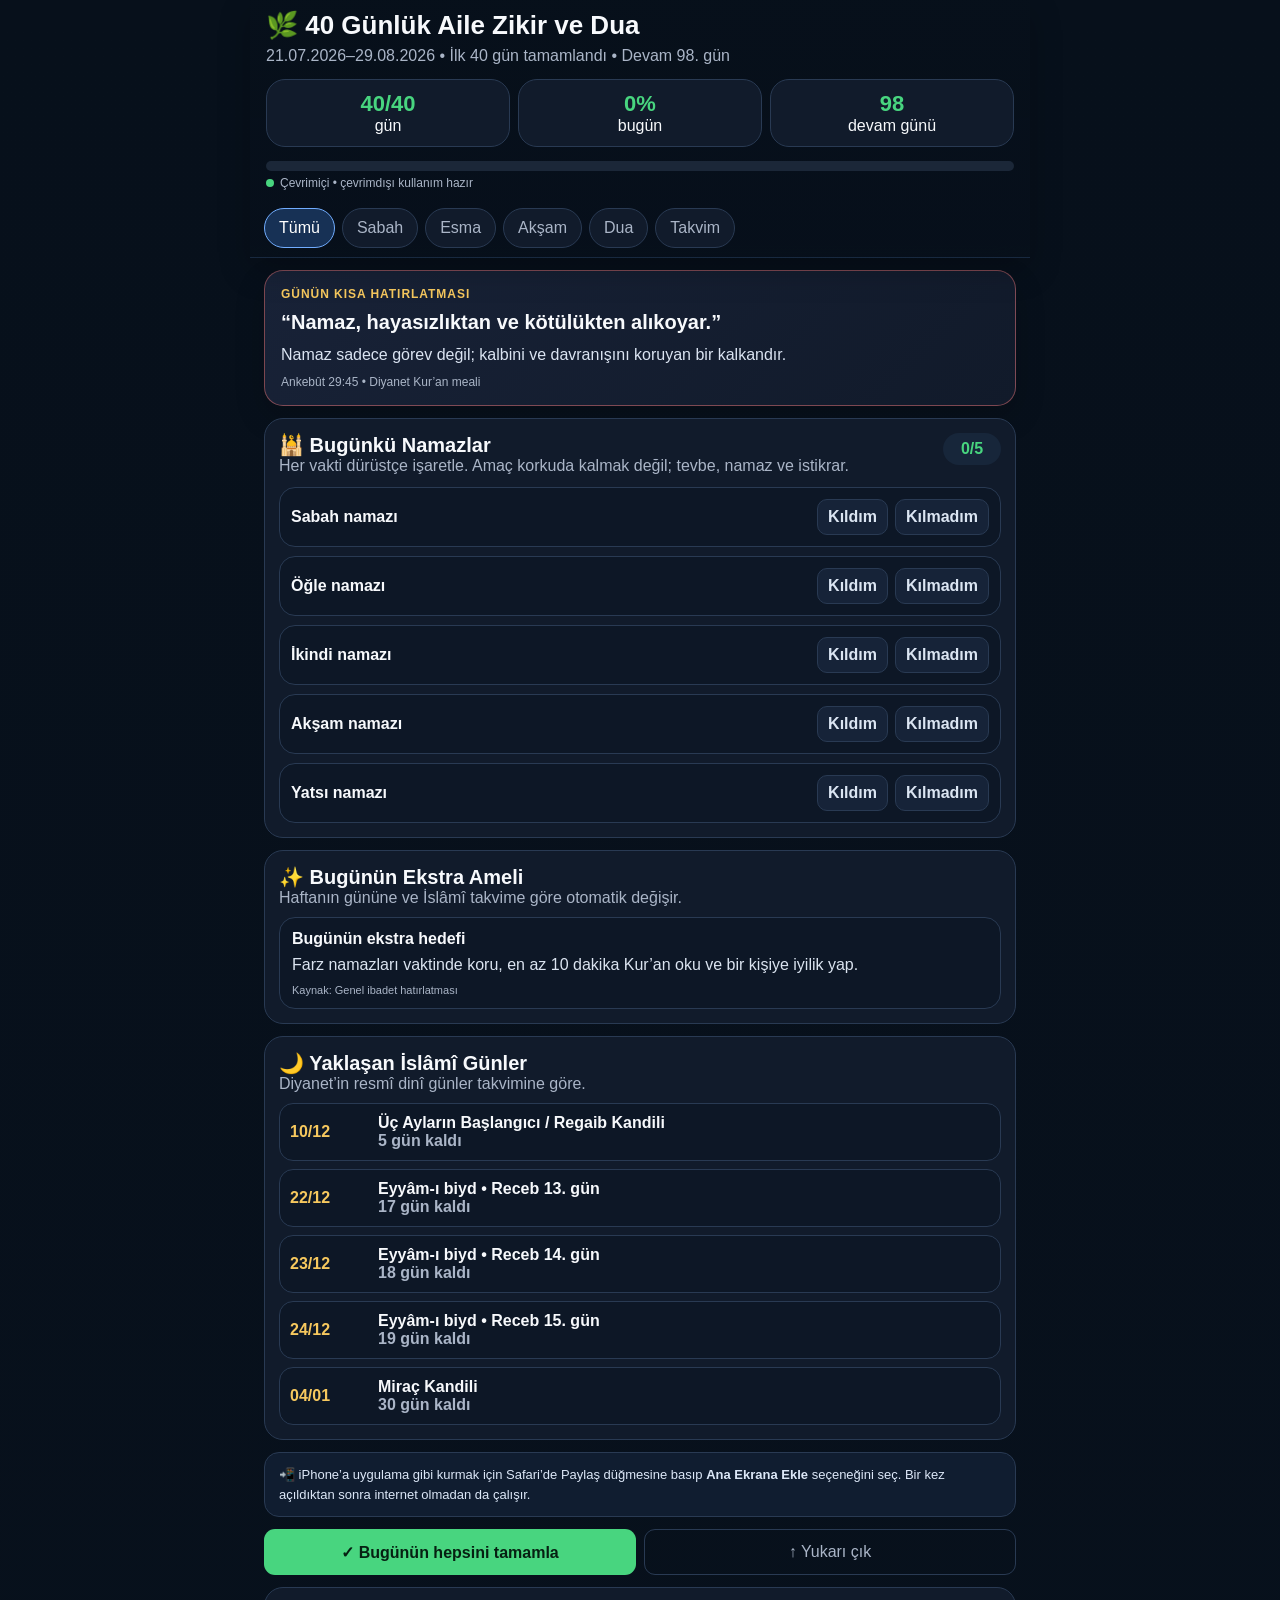
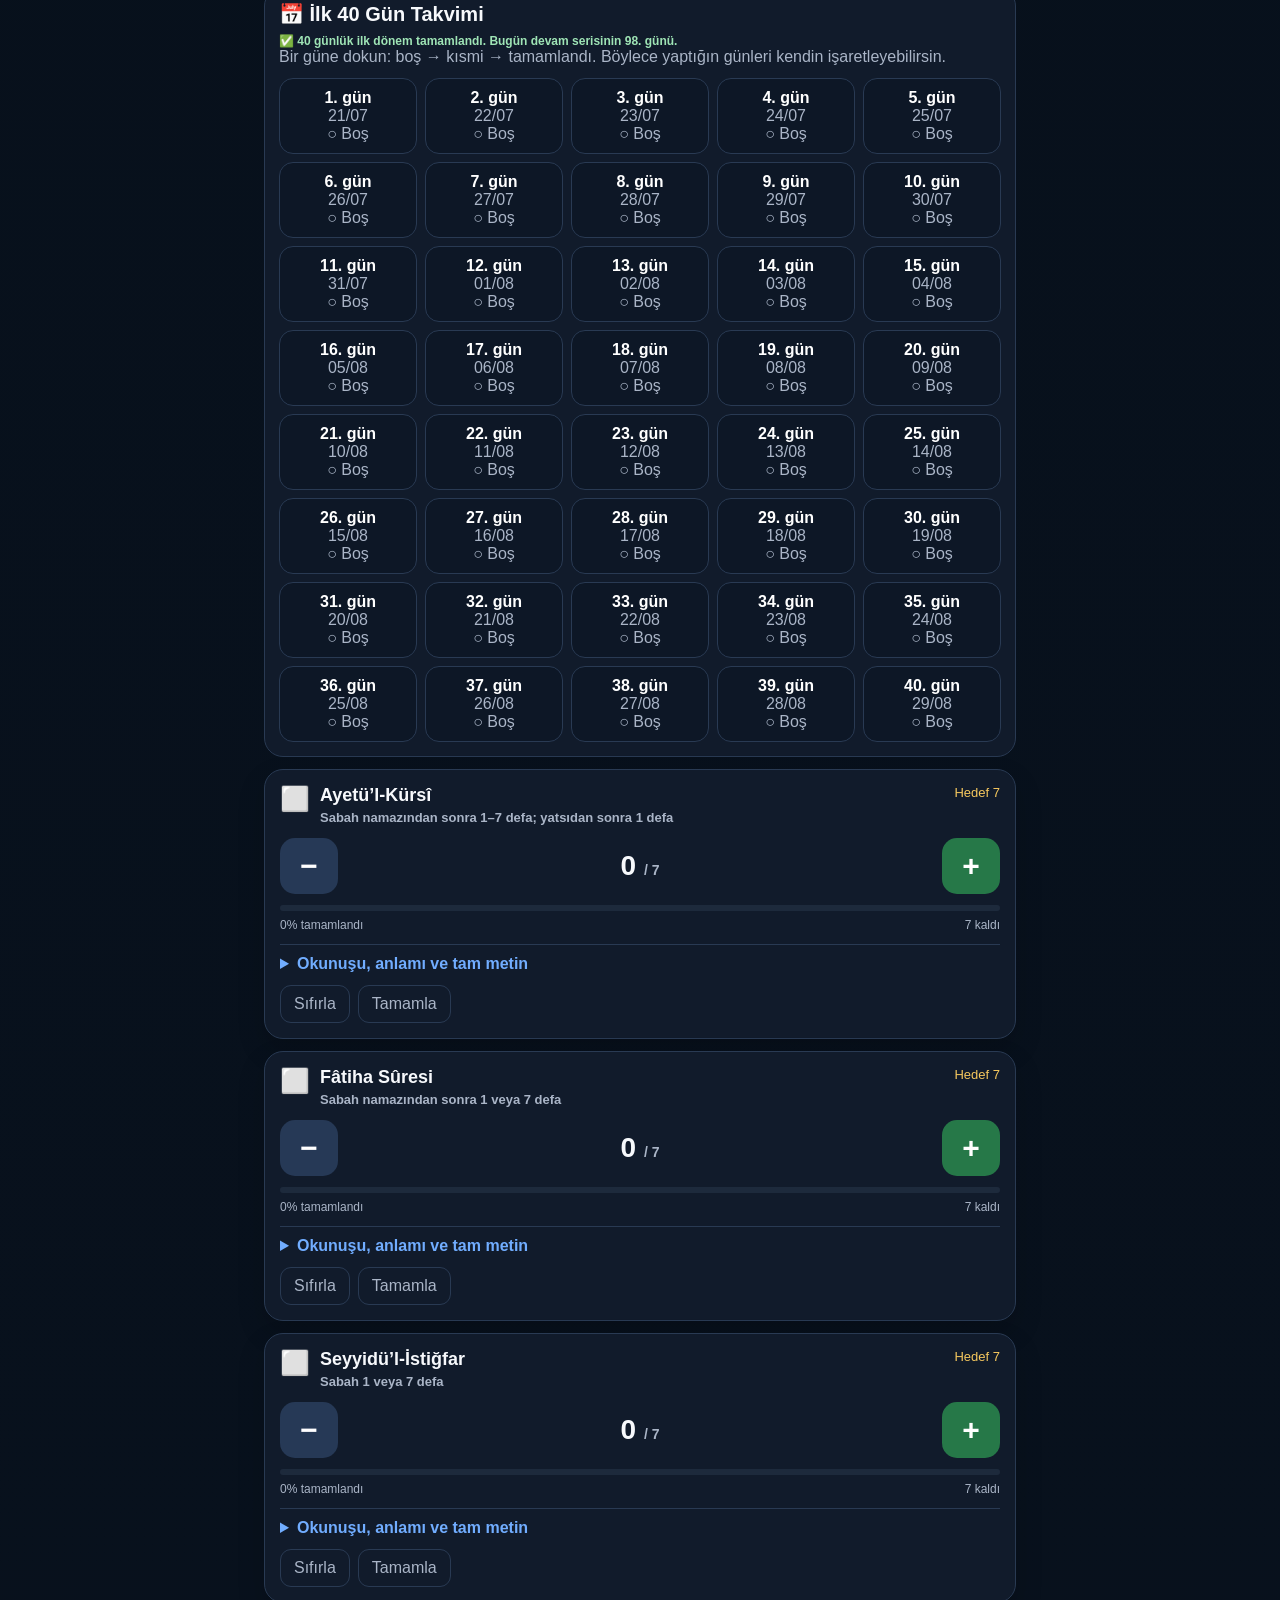
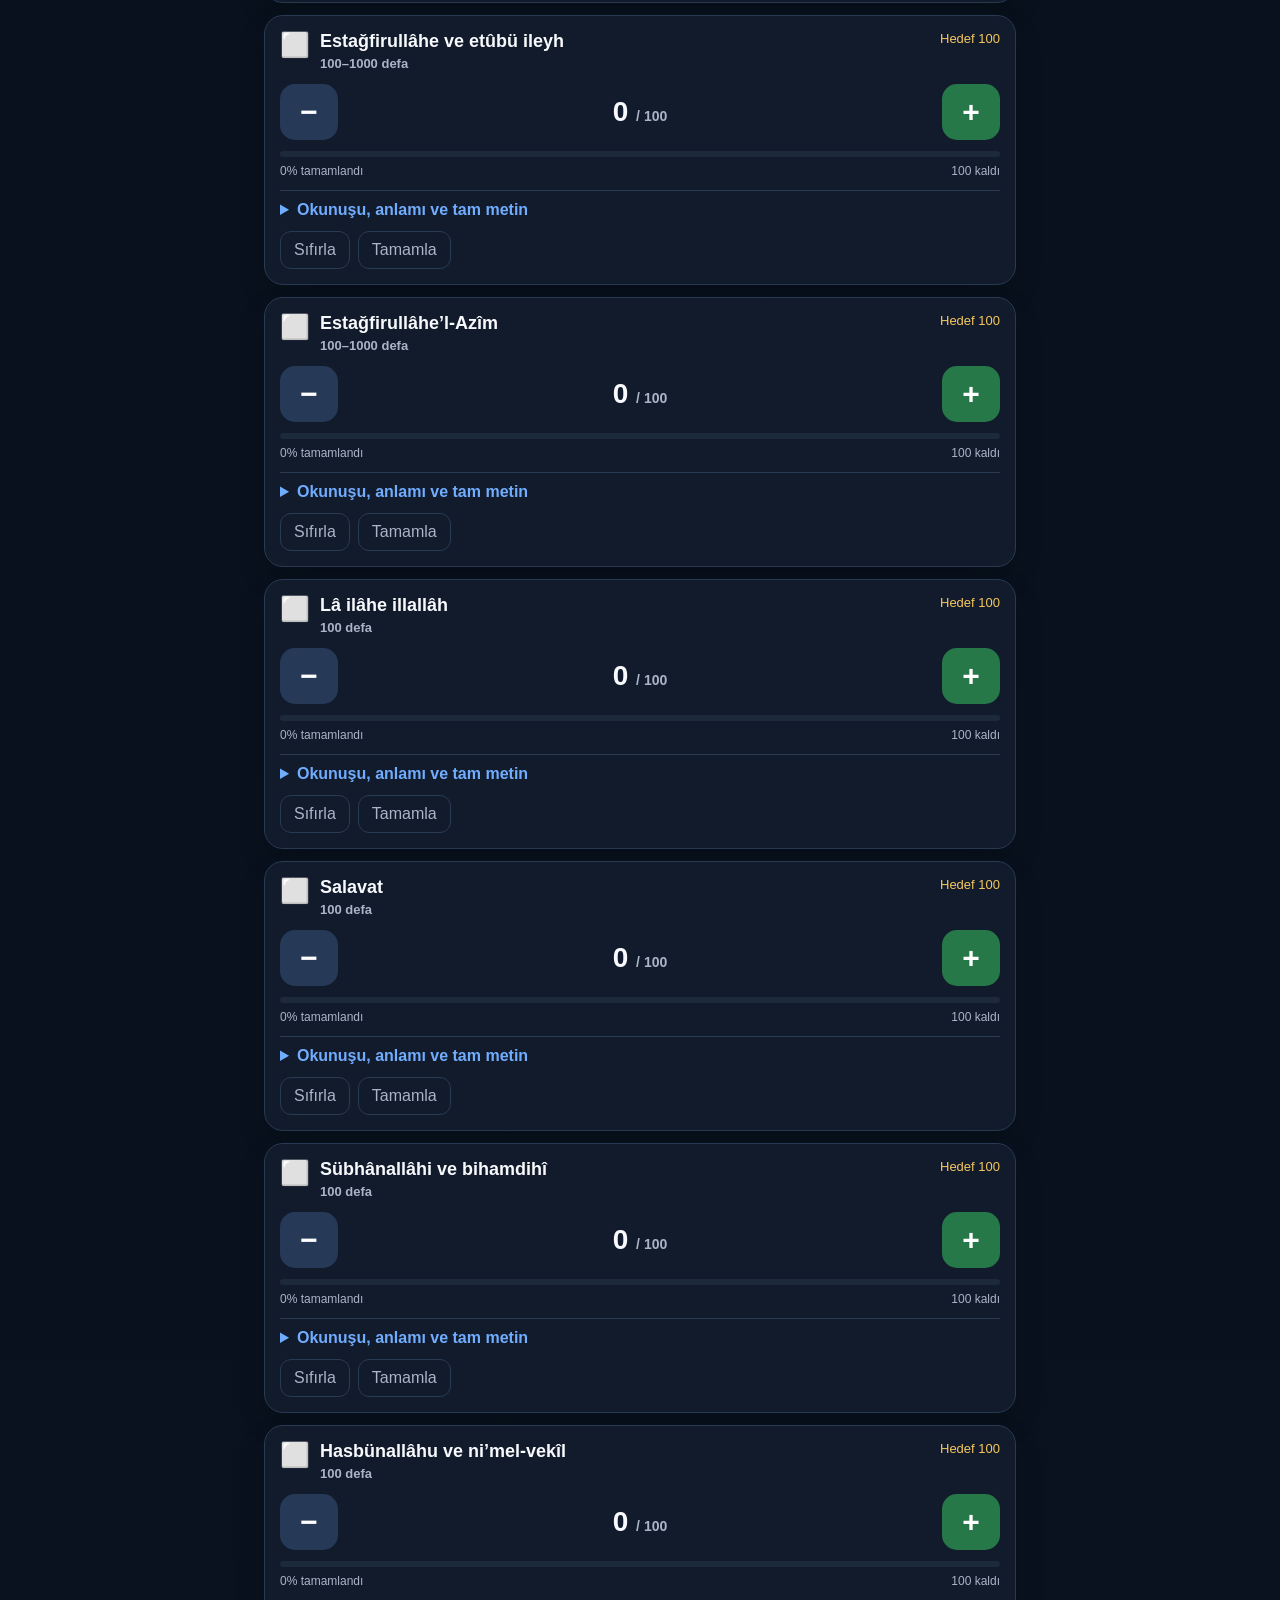
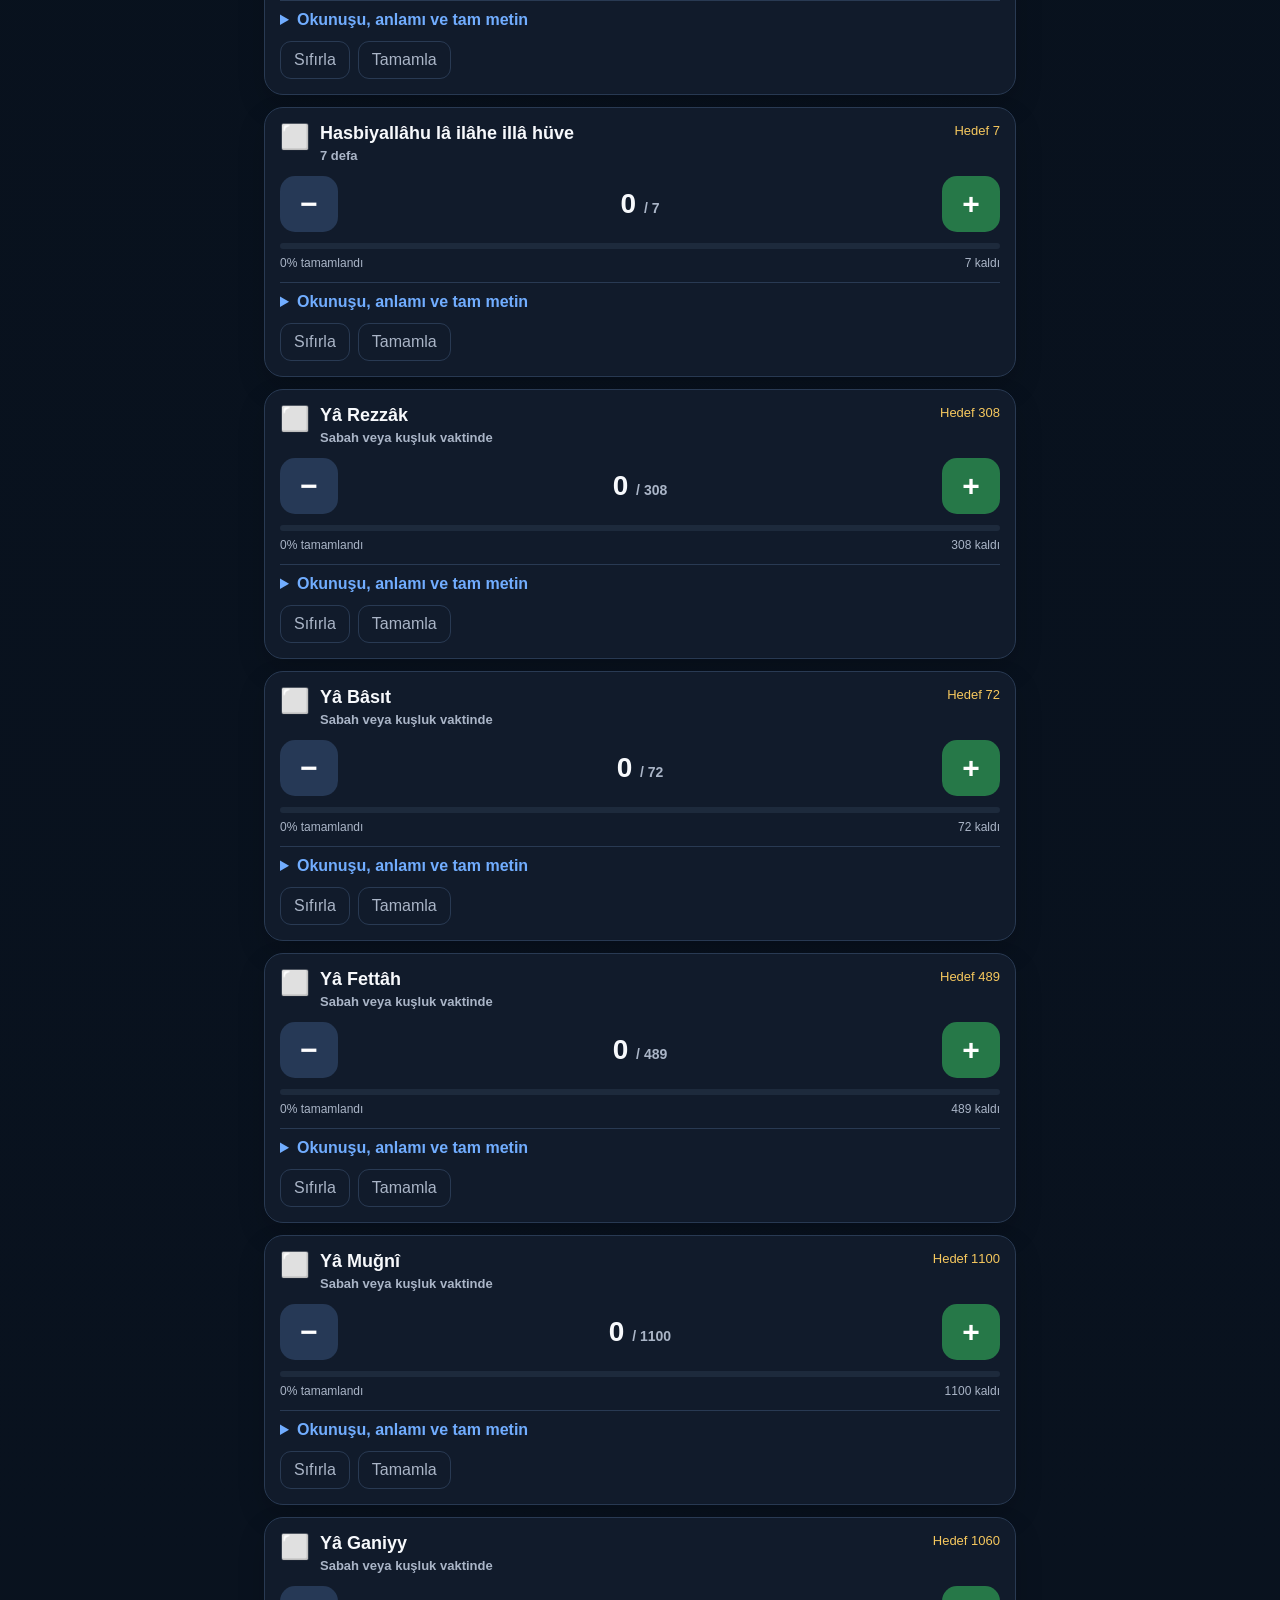
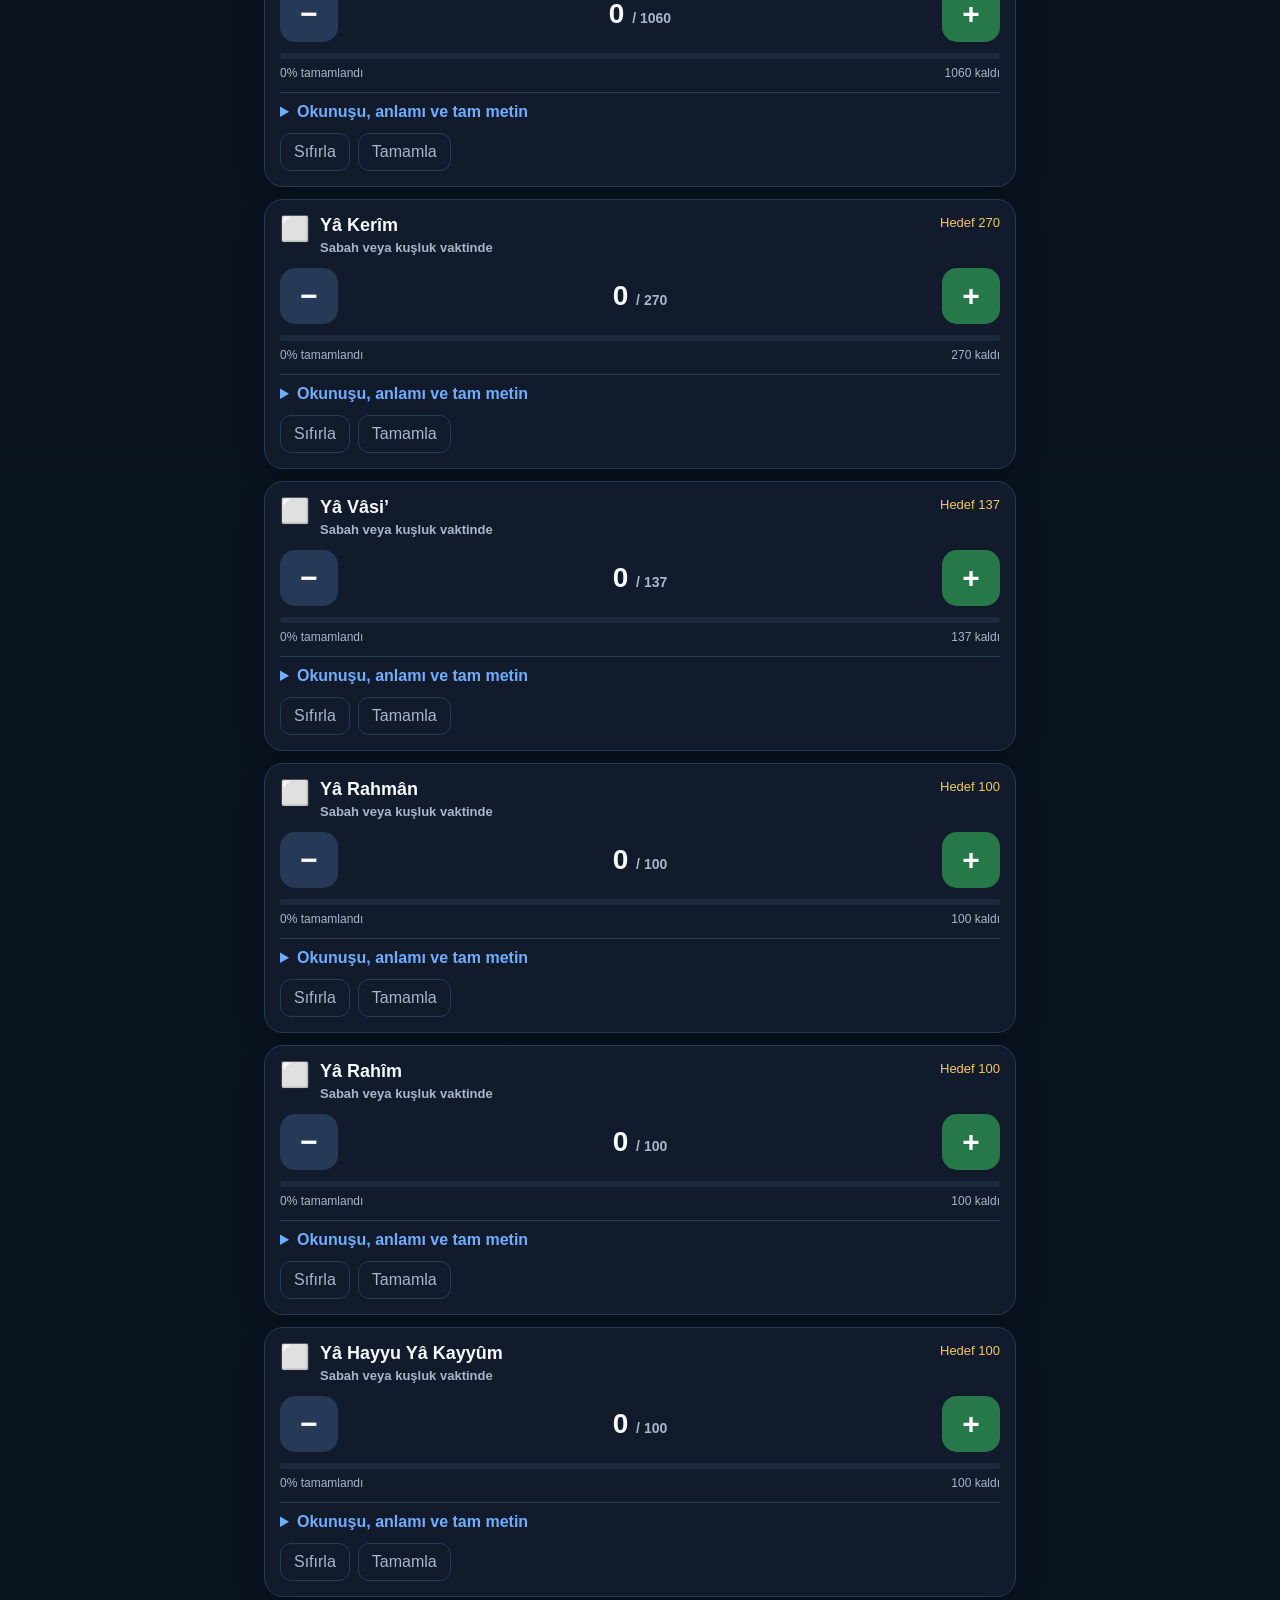
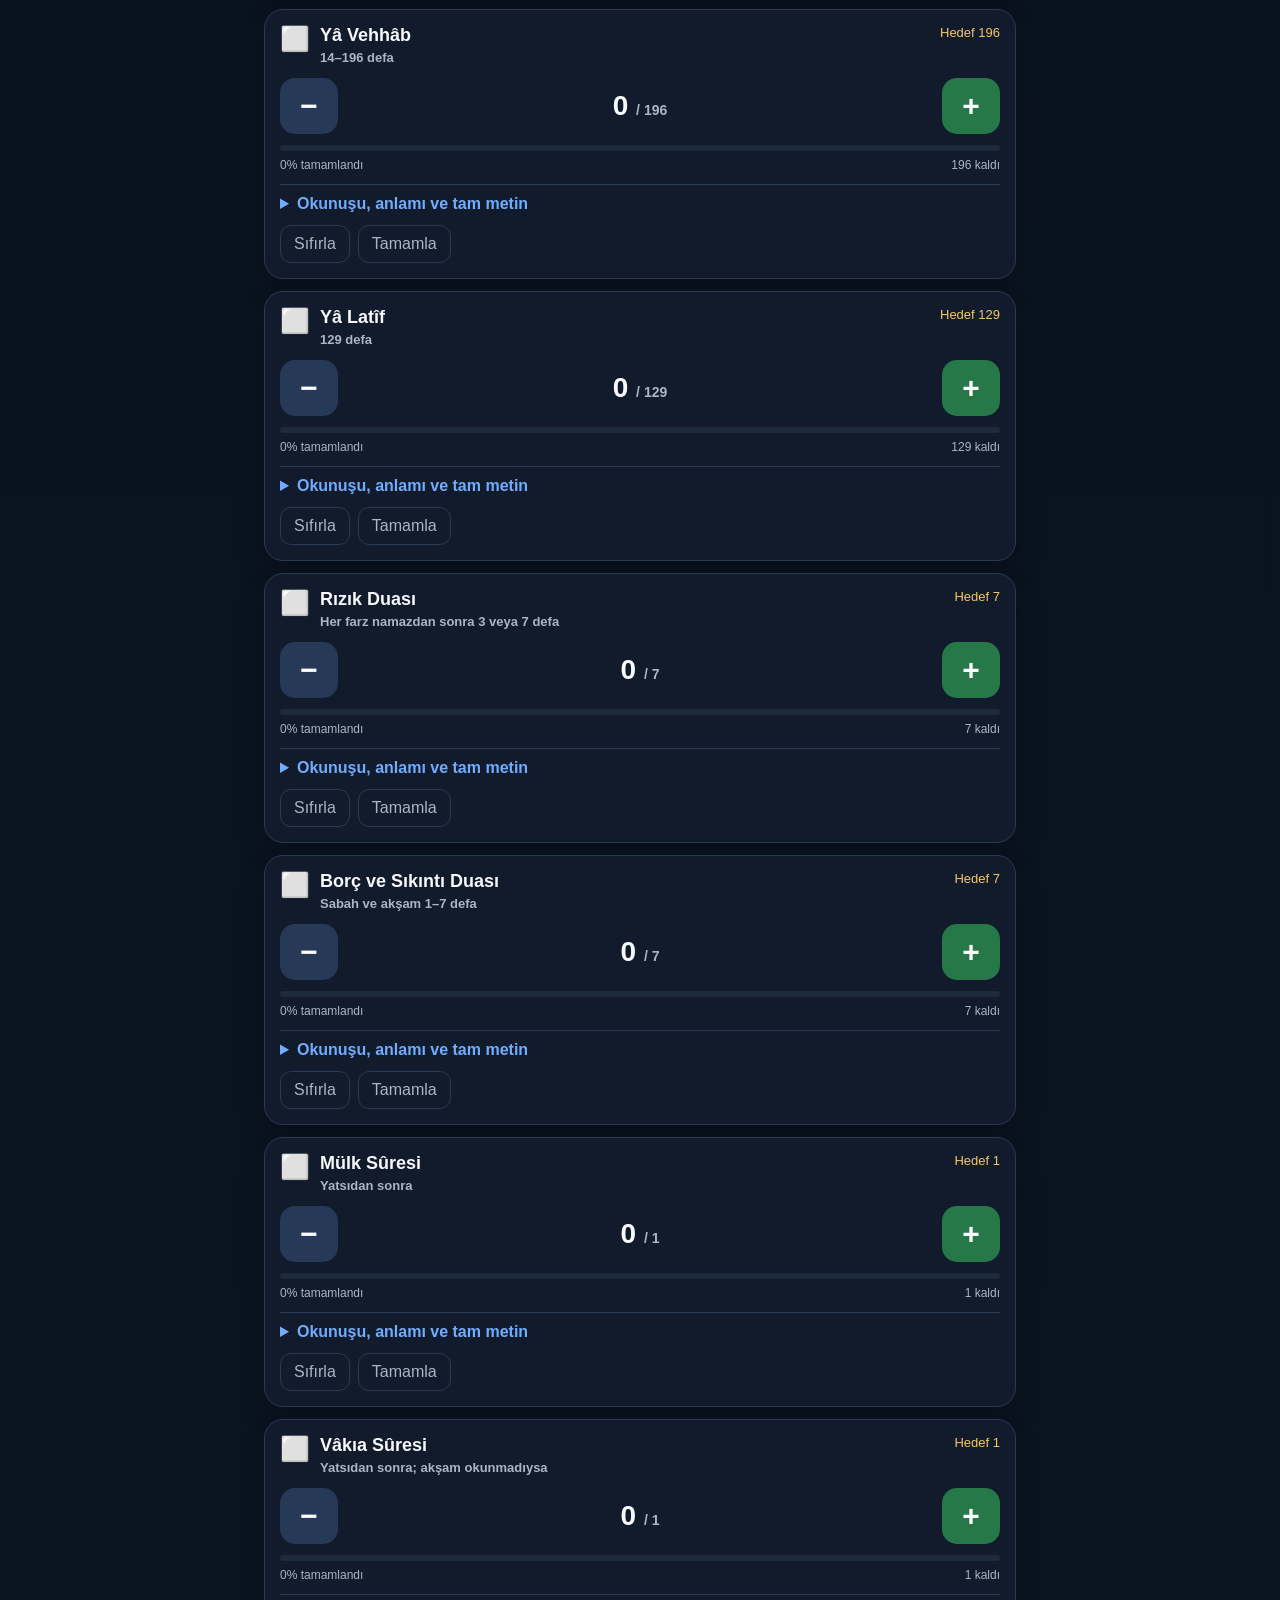
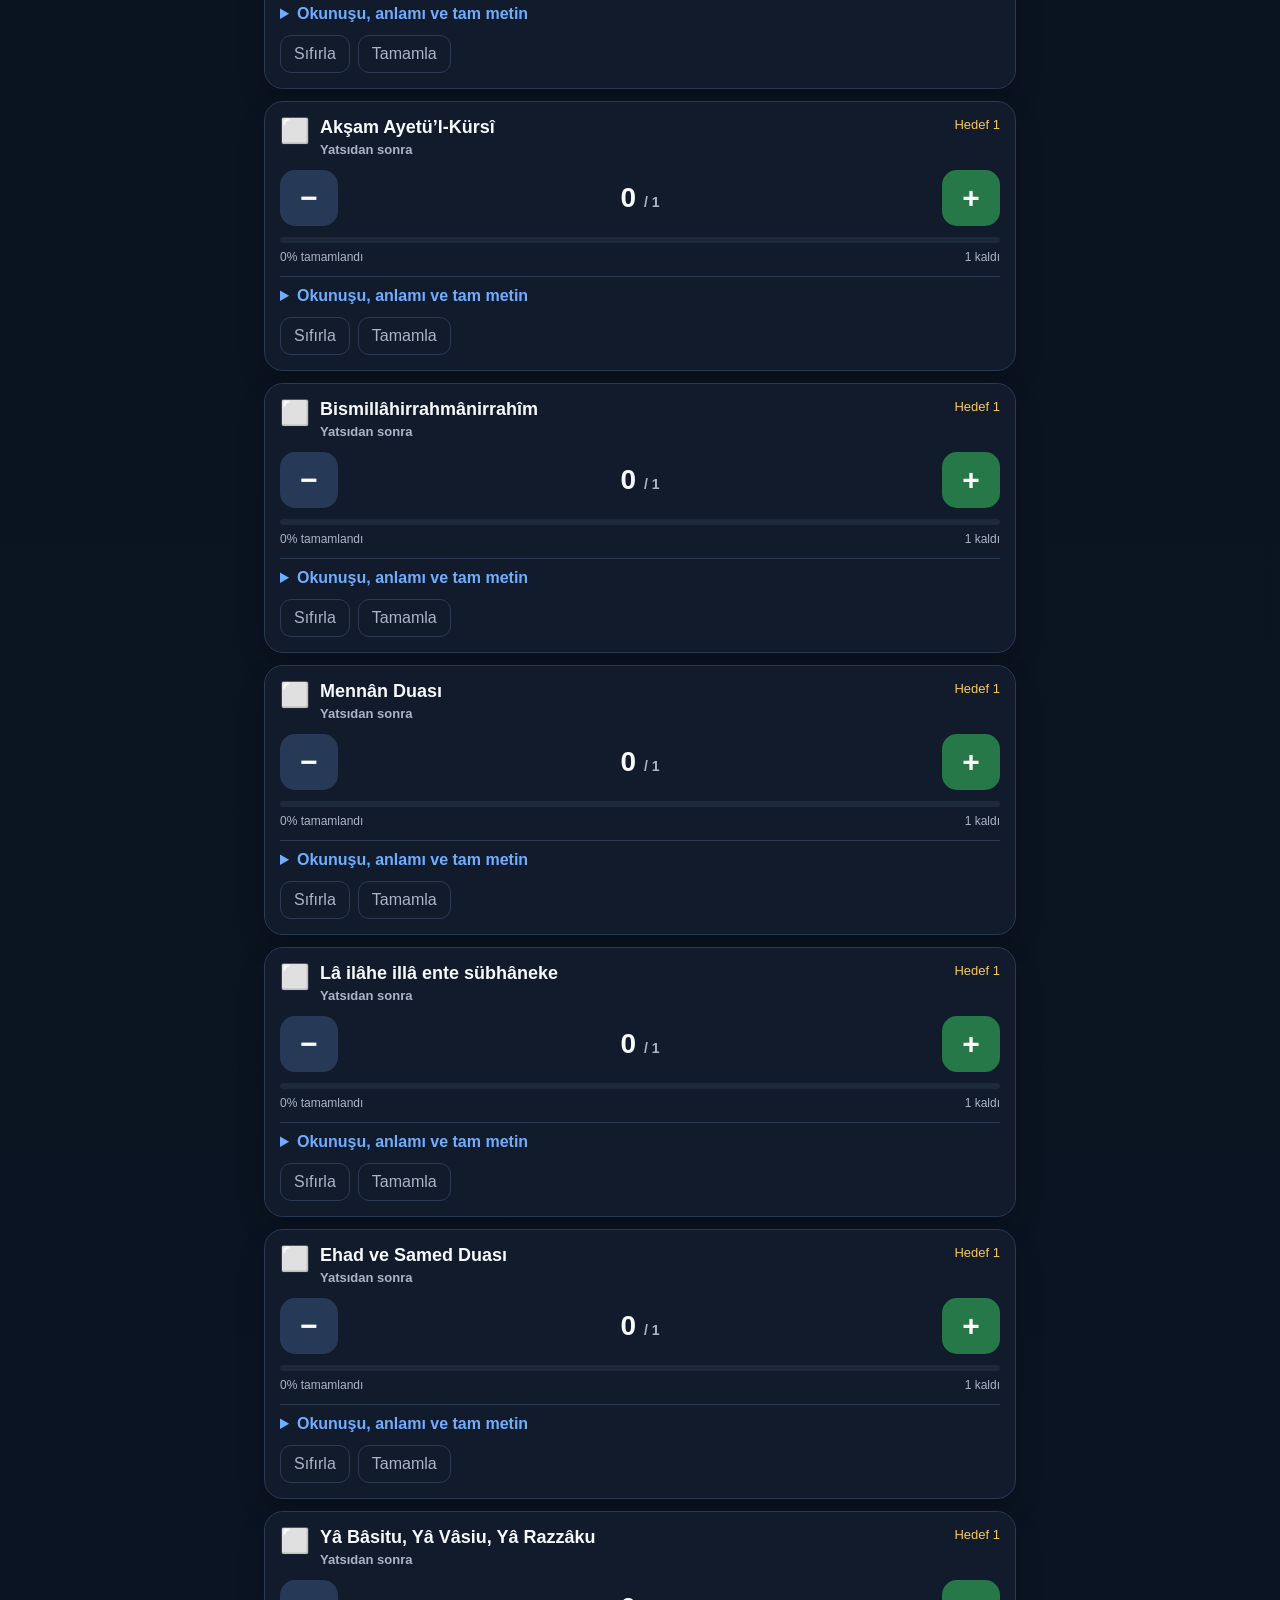
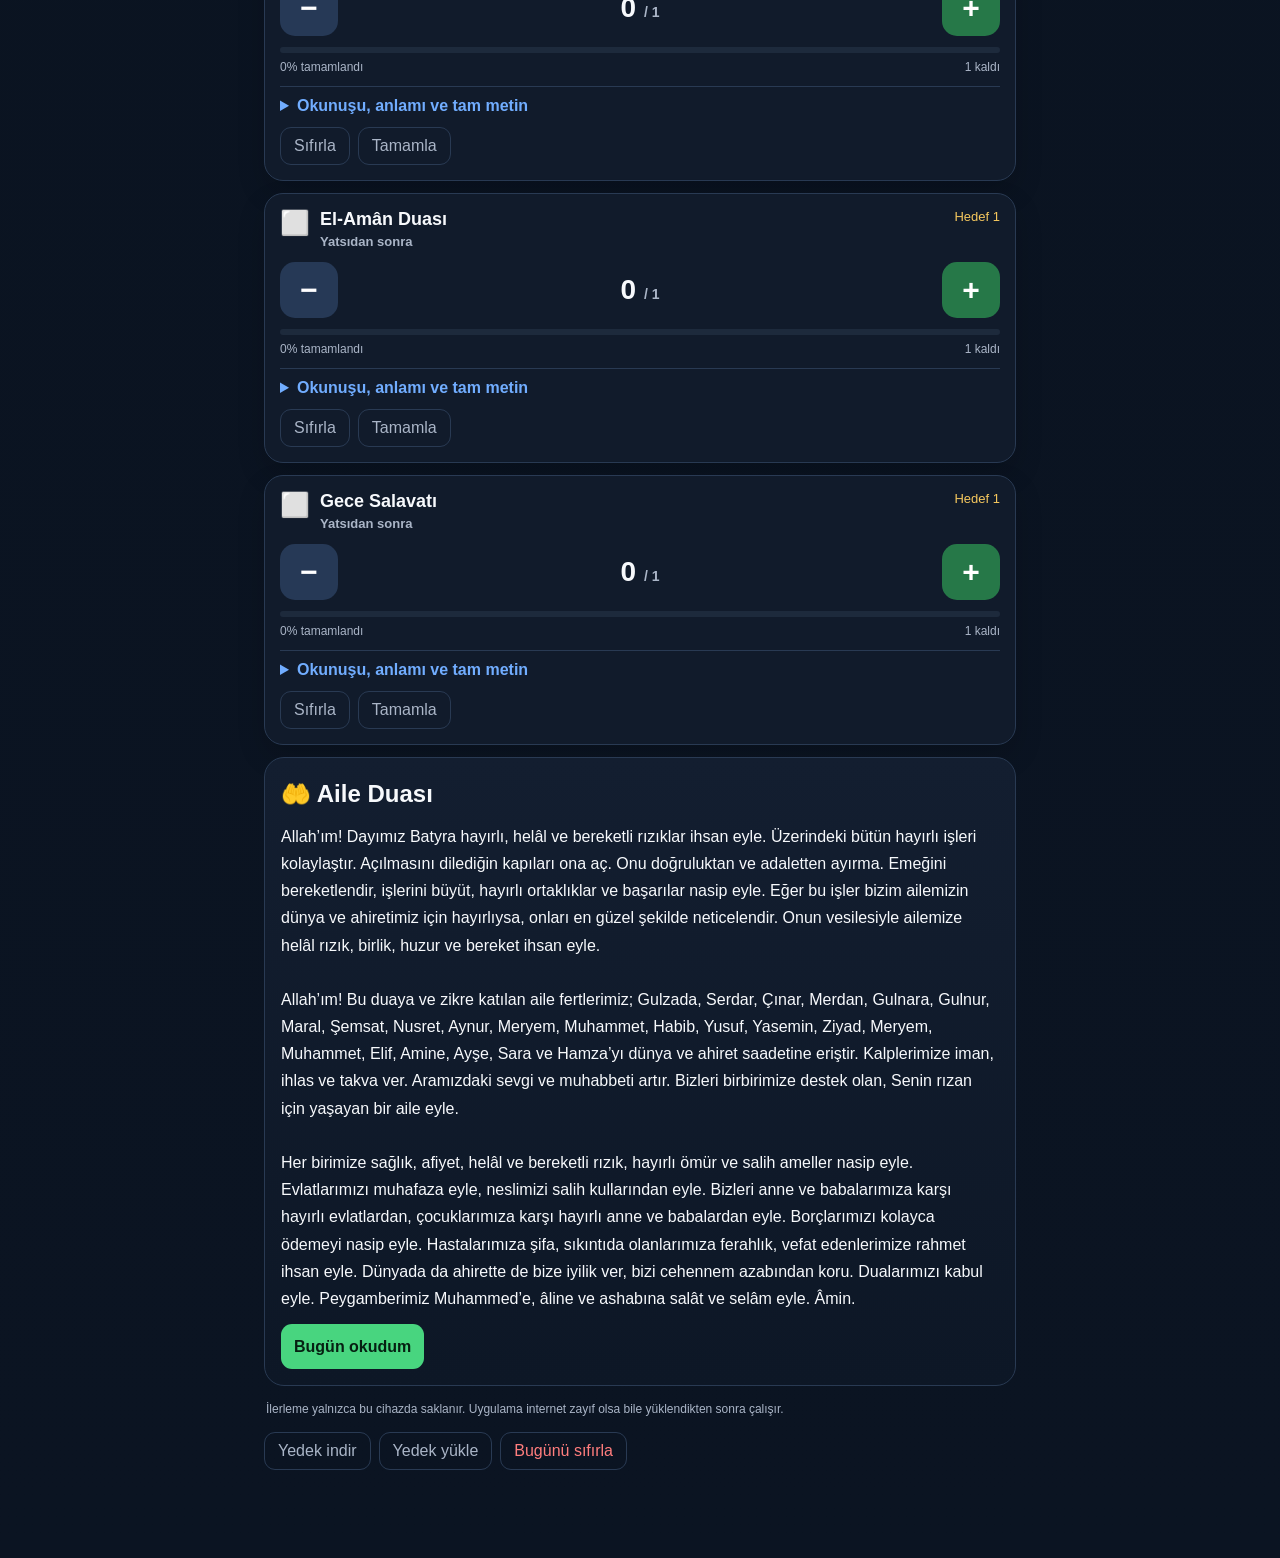
==== commit 425d2d41: "Continue Zikir40 after day 40 with prayers and Islamic calendar [skip ci]" ====
--- a/index.html
+++ b/index.html
@@ -11,16 +11,20 @@
 <link rel="manifest" href="./manifest.webmanifest">
 <link rel="apple-touch-icon" href="./icon.svg">
 <style>
-:root{--bg:#07101b;--card:#111b2b;--card2:#0d1726;--line:#293a53;--text:#f7f9fc;--muted:#aab5c7;--green:#48d57f;--blue:#71adff;--gold:#f6c85e;--red:#ff7d7d}*{box-sizing:border-box}html{scroll-behavior:smooth}body{margin:0;background:linear-gradient(180deg,#07101b,#0b1422);color:var(--text);font-family:-apple-system,BlinkMacSystemFont,"Segoe UI",sans-serif}button{font:inherit}.wrap{max-width:780px;margin:auto;padding:0 14px calc(env(safe-area-inset-bottom) + 88px)}.app-header{position:sticky;top:0;z-index:20;margin:0 -14px;padding:calc(env(safe-area-inset-top) + 8px) 14px 9px;background:linear-gradient(180deg,rgba(7,16,27,.99),rgba(7,16,27,.94));backdrop-filter:blur(18px);-webkit-backdrop-filter:blur(18px);border-bottom:1px solid rgba(113,173,255,.16);box-shadow:0 12px 30px rgba(0,0,0,.22)}.hero{padding:2px 2px 10px;transition:padding .18s}.app-header.compact{padding-top:calc(env(safe-area-inset-top) + 5px);box-shadow:0 8px 24px rgba(0,0,0,.28)}.app-header.compact .hero{padding:0 2px 5px}.app-header.compact .hero h1{font-size:17px;margin:0}.app-header.compact #dates,.app-header.compact .stats,.app-header.compact #network{display:none}.app-header.compact .bar{height:5px;margin-top:6px}.app-header.compact .nav{padding-top:3px}.hero h1{font-size:26px;margin:0 0 6px}.muted{color:var(--muted)}.stats{display:grid;grid-template-columns:repeat(3,1fr);gap:8px;margin:14px 0}.stat,.panel,.card{background:var(--card);border:1px solid var(--line);border-radius:19px}.stat{padding:11px;text-align:center}.stat b{display:block;color:var(--green);font-size:22px}.bar{height:10px;background:#1b2738;border-radius:99px;overflow:hidden}.bar i{display:block;height:100%;width:0;background:linear-gradient(90deg,var(--blue),var(--green));transition:width .25s ease}.nav{padding:7px 0 0}.tabs{display:flex;gap:7px;overflow:auto}.tab{white-space:nowrap;border:1px solid var(--line);background:#111b2b;color:var(--muted);border-radius:99px;padding:10px 14px}.tab.on{color:#fff;border-color:var(--blue);background:#173155}.panel{padding:14px;margin:12px 0}.panel h2{font-size:20px;margin:0 0 8px}.calendar{display:grid;grid-template-columns:repeat(5,1fr);gap:8px;margin-top:12px}.day{border:1px solid var(--line);background:#0d1726;color:var(--muted);border-radius:14px;padding:10px 4px;text-align:center;min-height:62px}.day b{display:block;color:#fff}.day.done{background:#12351f;border-color:#2f8f56;color:#8bf0ad}.day.partial{background:#3a2d11;border-color:#9a7424;color:#ffd879}.day.today{outline:2px solid var(--blue)}.day.future{opacity:.5}.card{padding:15px;margin:12px 0;box-shadow:0 12px 28px rgba(0,0,0,.16);transition:border-color .2s,transform .15s}.card:active{transform:scale(.997)}.card.done{border-color:#25824a;background:#0f2a20}.head{display:flex;gap:10px;align-items:flex-start}.check{font-size:24px}.title{font-weight:850;font-size:18px;flex:1}.target{color:var(--gold);font-size:13px;white-space:nowrap}.when{color:var(--muted);font-size:13px;margin-top:4px}.counter{display:grid;grid-template-columns:58px 1fr 58px;gap:10px;align-items:center;margin-top:13px}.counter button{height:56px;border:0;border-radius:15px;color:#fff;background:#263956;font-size:30px;font-weight:900;touch-action:manipulation}.counter .plus{background:#267848}.count{text-align:center;font-size:28px;font-weight:900}.count small{font-size:14px;color:var(--muted)}details{margin-top:12px;border-top:1px solid var(--line);padding-top:10px}summary{color:var(--blue);font-weight:800;cursor:pointer}.detail h3{font-size:13px;color:var(--gold);margin:13px 0 5px}.detail p{margin:0;line-height:1.6;color:#dde4ef;white-space:pre-line}.arabic{font-family:serif;font-size:24px;line-height:1.9;text-align:right;direction:rtl}.actions{display:flex;gap:8px;flex-wrap:wrap;margin-top:12px}.ghost,.primary{border-radius:11px;padding:9px 13px}.ghost{border:1px solid var(--line);background:transparent;color:var(--muted)}.primary{border:0;background:var(--green);color:#062012;font-weight:850}.danger{color:var(--red)}.bigdua{background:linear-gradient(180deg,#131e30,#0d1726);border:1px solid var(--line);border-radius:20px;padding:16px;line-height:1.7}.bigdua h2{margin:0 0 8px}.bigdua p{white-space:pre-line;margin:0}.notice{font-size:12px;color:var(--muted);margin:16px 2px}.item-progress{height:6px;background:#1d2a3c;border-radius:99px;overflow:hidden;margin-top:11px}.item-progress i{display:block;height:100%;background:linear-gradient(90deg,var(--blue),var(--green));transition:width .2s}.statusline{display:flex;justify-content:space-between;gap:10px;margin-top:7px;color:var(--muted);font-size:12px}.net{display:inline-flex;align-items:center;gap:6px;font-size:12px;color:var(--muted);margin-top:5px}.net:before{content:"";width:8px;height:8px;border-radius:50%;background:var(--green)}.net.offline:before{background:var(--gold)}.install-note{display:none;margin:12px 0;padding:12px 14px;border:1px solid var(--line);border-radius:15px;background:#101d30;color:#dce7f7;font-size:13px;line-height:1.5}.install-note.show{display:block}.quick-actions{display:grid;grid-template-columns:1fr 1fr;gap:8px;margin:12px 0}.quick-actions button{min-height:46px}.hidden-file{display:none}.hidden{display:none}@media(max-width:430px){.hero h1{font-size:22px}.stats{margin:10px 0}.stat{padding:8px}.stat b{font-size:19px}.tabs{gap:6px}.tab{padding:9px 12px}.app-header{padding-bottom:8px}}
+:root{--bg:#07101b;--card:#111b2b;--card2:#0d1726;--line:#293a53;--text:#f7f9fc;--muted:#aab5c7;--green:#48d57f;--blue:#71adff;--gold:#f6c85e;--red:#ff7d7d}*{box-sizing:border-box}html{scroll-behavior:smooth}body{margin:0;background:linear-gradient(180deg,#07101b,#0b1422);color:var(--text);font-family:-apple-system,BlinkMacSystemFont,"Segoe UI",sans-serif}button{font:inherit}.wrap{max-width:780px;margin:auto;padding:0 14px calc(env(safe-area-inset-bottom) + 88px)}.app-header{position:sticky;top:0;z-index:20;margin:0 -14px;padding:calc(env(safe-area-inset-top) + 8px) 14px 9px;background:linear-gradient(180deg,rgba(7,16,27,.99),rgba(7,16,27,.94));backdrop-filter:blur(18px);-webkit-backdrop-filter:blur(18px);border-bottom:1px solid rgba(113,173,255,.16);box-shadow:0 12px 30px rgba(0,0,0,.22)}.hero{padding:2px 2px 10px;transition:padding .18s}.app-header.compact{padding-top:calc(env(safe-area-inset-top) + 5px);box-shadow:0 8px 24px rgba(0,0,0,.28)}.app-header.compact .hero{padding:0 2px 5px}.app-header.compact .hero h1{font-size:17px;margin:0}.app-header.compact #dates,.app-header.compact .stats,.app-header.compact #network{display:none}.app-header.compact .bar{height:5px;margin-top:6px}.app-header.compact .nav{padding-top:3px}.hero h1{font-size:26px;margin:0 0 6px}.muted{color:var(--muted)}.stats{display:grid;grid-template-columns:repeat(3,1fr);gap:8px;margin:14px 0}.stat,.panel,.card{background:var(--card);border:1px solid var(--line);border-radius:19px}.stat{padding:11px;text-align:center}.stat b{display:block;color:var(--green);font-size:22px}.bar{height:10px;background:#1b2738;border-radius:99px;overflow:hidden}.bar i{display:block;height:100%;width:0;background:linear-gradient(90deg,var(--blue),var(--green));transition:width .25s ease}.nav{padding:7px 0 0}.tabs{display:flex;gap:7px;overflow:auto}.tab{white-space:nowrap;border:1px solid var(--line);background:#111b2b;color:var(--muted);border-radius:99px;padding:10px 14px}.tab.on{color:#fff;border-color:var(--blue);background:#173155}.panel{padding:14px;margin:12px 0}.panel h2{font-size:20px;margin:0 0 8px}.calendar{display:grid;grid-template-columns:repeat(5,1fr);gap:8px;margin-top:12px}.day{border:1px solid var(--line);background:#0d1726;color:var(--muted);border-radius:14px;padding:10px 4px;text-align:center;min-height:62px}.day b{display:block;color:#fff}.day.done{background:#12351f;border-color:#2f8f56;color:#8bf0ad}.day.partial{background:#3a2d11;border-color:#9a7424;color:#ffd879}.day.today{outline:2px solid var(--blue)}.day.future{opacity:.5}.card{padding:15px;margin:12px 0;box-shadow:0 12px 28px rgba(0,0,0,.16);transition:border-color .2s,transform .15s}.card:active{transform:scale(.997)}.card.done{border-color:#25824a;background:#0f2a20}.head{display:flex;gap:10px;align-items:flex-start}.check{font-size:24px}.title{font-weight:850;font-size:18px;flex:1}.target{color:var(--gold);font-size:13px;white-space:nowrap}.when{color:var(--muted);font-size:13px;margin-top:4px}.counter{display:grid;grid-template-columns:58px 1fr 58px;gap:10px;align-items:center;margin-top:13px}.counter button{height:56px;border:0;border-radius:15px;color:#fff;background:#263956;font-size:30px;font-weight:900;touch-action:manipulation}.counter .plus{background:#267848}.count{text-align:center;font-size:28px;font-weight:900}.count small{font-size:14px;color:var(--muted)}details{margin-top:12px;border-top:1px solid var(--line);padding-top:10px}summary{color:var(--blue);font-weight:800;cursor:pointer}.detail h3{font-size:13px;color:var(--gold);margin:13px 0 5px}.detail p{margin:0;line-height:1.6;color:#dde4ef;white-space:pre-line}.arabic{font-family:serif;font-size:24px;line-height:1.9;text-align:right;direction:rtl}.actions{display:flex;gap:8px;flex-wrap:wrap;margin-top:12px}.ghost,.primary{border-radius:11px;padding:9px 13px}.ghost{border:1px solid var(--line);background:transparent;color:var(--muted)}.primary{border:0;background:var(--green);color:#062012;font-weight:850}.danger{color:var(--red)}.bigdua{background:linear-gradient(180deg,#131e30,#0d1726);border:1px solid var(--line);border-radius:20px;padding:16px;line-height:1.7}.bigdua h2{margin:0 0 8px}.bigdua p{white-space:pre-line;margin:0}.notice{font-size:12px;color:var(--muted);margin:16px 2px}.item-progress{height:6px;background:#1d2a3c;border-radius:99px;overflow:hidden;margin-top:11px}.item-progress i{display:block;height:100%;background:linear-gradient(90deg,var(--blue),var(--green));transition:width .2s}.statusline{display:flex;justify-content:space-between;gap:10px;margin-top:7px;color:var(--muted);font-size:12px}.net{display:inline-flex;align-items:center;gap:6px;font-size:12px;color:var(--muted);margin-top:5px}.net:before{content:"";width:8px;height:8px;border-radius:50%;background:var(--green)}.net.offline:before{background:var(--gold)}.install-note{display:none;margin:12px 0;padding:12px 14px;border:1px solid var(--line);border-radius:15px;background:#101d30;color:#dce7f7;font-size:13px;line-height:1.5}.install-note.show{display:block}.daily-word{margin:12px 0;padding:16px;border-radius:19px;border:1px solid rgba(246,200,94,.35);background:linear-gradient(135deg,#182237,#111a2a);box-shadow:0 12px 30px rgba(0,0,0,.18)}.daily-word.warning{border-color:rgba(255,125,125,.45)}.daily-word.hope{border-color:rgba(72,213,127,.45)}.daily-word .eyebrow{font-size:12px;text-transform:uppercase;letter-spacing:.08em;color:var(--gold);font-weight:800}.daily-word .quote{font-size:20px;line-height:1.4;font-weight:850;margin:7px 0}.daily-word .note{color:#dbe4f2;line-height:1.5}.daily-word .ref{margin-top:8px;color:var(--muted);font-size:12px}.section-head{display:flex;align-items:flex-start;justify-content:space-between;gap:12px}.section-head h2{margin:0}.badge{display:inline-flex;align-items:center;justify-content:center;min-width:58px;padding:7px 10px;border-radius:99px;background:#17263a;color:var(--green);font-weight:850}.prayer-grid{display:grid;gap:9px;margin-top:12px}.prayer-row{border:1px solid var(--line);border-radius:16px;padding:11px;background:#0d1726}.prayer-top{display:flex;align-items:center;gap:10px}.prayer-name{font-weight:850;flex:1}.prayer-actions{display:flex;gap:7px}.prayer-actions button{border-radius:10px;padding:8px 10px;border:1px solid var(--line);background:#162338;color:#dbe5f2;font-weight:750}.prayer-actions button.yes.on{background:#176f42;border-color:#2c965d;color:#fff}.prayer-actions button.no.on{background:#4b2026;border-color:#a54652;color:#fff}.prayer-msg{margin-top:8px;padding-top:8px;border-top:1px solid var(--line);font-size:13px;line-height:1.45;color:#d8e0ec}.extra-card{border:1px solid var(--line);border-radius:16px;padding:12px;margin-top:10px;background:#0d1726}.extra-card strong{display:block;font-size:16px;margin-bottom:5px}.extra-card p{margin:0;color:#dbe4f0;line-height:1.5}.extra-card .src{margin-top:7px;color:var(--muted);font-size:11px}.upcoming{display:grid;gap:8px;margin-top:10px}.upcoming-row{display:grid;grid-template-columns:78px 1fr;gap:10px;align-items:center;border:1px solid var(--line);background:#0d1726;border-radius:14px;padding:10px}.upcoming-date{font-weight:850;color:var(--gold)}.upcoming-name{font-weight:750}.continue-note{margin-top:7px;color:#9fe5b6;font-size:12px;font-weight:750}.quick-actions{display:grid;grid-template-columns:1fr 1fr;gap:8px;margin:12px 0}.quick-actions button{min-height:46px}.hidden-file{display:none}.hidden{display:none}@media(max-width:430px){.hero h1{font-size:22px}.stats{margin:10px 0}.stat{padding:8px}.stat b{font-size:19px}.tabs{gap:6px}.tab{padding:9px 12px}.app-header{padding-bottom:8px}}
 </style>
 </head>
 <body>
 <main class="wrap">
-<header class="app-header"><section class="hero"><h1>🌿 40 Günlük Aile Zikir ve Dua</h1><div id="dates" class="muted"></div><div class="stats"><div class="stat"><b id="dayNo">1/40</b><span>gün</span></div><div class="stat"><b id="pct">0%</b><span>bugün</span></div><div class="stat"><b id="completedDays">0</b><span>tam gün</span></div></div><div class="bar"><i id="bar"></i></div><div id="network" class="net">Çevrimiçi • çevrimdışı kullanım hazır</div></section>
+<header class="app-header"><section class="hero"><h1>🌿 40 Günlük Aile Zikir ve Dua</h1><div id="dates" class="muted"></div><div class="stats"><div class="stat"><b id="dayNo">1/40</b><span>gün</span></div><div class="stat"><b id="pct">0%</b><span>bugün</span></div><div class="stat"><b id="completedDays">0</b><span>devam günü</span></div></div><div class="bar"><i id="bar"></i></div><div id="network" class="net">Çevrimiçi • çevrimdışı kullanım hazır</div></section>
 <section class="nav"><div class="tabs" id="tabs"></div></section></header>
+<section id="dailyWord" class="daily-word"></section>
+<section class="panel" id="prayerPanel"><div class="section-head"><div><h2>🕌 Bugünkü Namazlar</h2><div class="muted">Her vakti dürüstçe işaretle. Amaç korkuda kalmak değil; tevbe, namaz ve istikrar.</div></div><div id="prayerScore" class="badge">0/5</div></div><div id="prayerList" class="prayer-grid"></div></section>
+<section class="panel" id="extraToday"><div class="section-head"><div><h2>✨ Bugünün Ekstra Ameli</h2><div class="muted">Haftanın gününe ve İslâmî takvime göre otomatik değişir.</div></div></div><div id="extraList"></div></section>
+<section class="panel" id="upcomingPanel"><div class="section-head"><div><h2>🌙 Yaklaşan İslâmî Günler</h2><div class="muted">Diyanet’in resmî dinî günler takvimine göre.</div></div></div><div id="upcomingList" class="upcoming"></div></section>
 <div id="installNote" class="install-note">📲 iPhone’a uygulama gibi kurmak için Safari’de Paylaş düğmesine basıp <b>Ana Ekrana Ekle</b> seçeneğini seç. Bir kez açıldıktan sonra internet olmadan da çalışır.</div>
 <div class="quick-actions"><button class="primary" id="completeAll">✓ Bugünün hepsini tamamla</button><button class="ghost" id="topBtn">↑ Yukarı çık</button></div>
-<section id="calendarPanel" class="panel"><h2>📅 40 Gün Takvimi</h2><div class="muted">Bir güne dokun: boş → kısmi → tamamlandı. Böylece yaptığın günleri kendin işaretleyebilirsin.</div><div id="calendar" class="calendar"></div></section>
+<section id="calendarPanel" class="panel"><h2>📅 İlk 40 Gün Takvimi</h2><div id="challengeStatus" class="continue-note"></div><div class="muted">Bir güne dokun: boş → kısmi → tamamlandı. Böylece yaptığın günleri kendin işaretleyebilirsin.</div><div id="calendar" class="calendar"></div></section>
 <div id="list"></div>
 <section id="familyDua" class="bigdua"><h2>🤲 Aile Duası</h2><p id="familyText"></p><div class="actions"><button class="primary" id="familyDone">Bugün okudum</button></div></section>
 <p class="notice">İlerleme yalnızca bu cihazda saklanır. Uygulama internet zayıf olsa bile yüklendikten sonra çalışır.</p><div class="actions"><button class="ghost" id="export">Yedek indir</button><button class="ghost" id="importBtn">Yedek yükle</button><input class="hidden-file" type="file" id="importFile" accept="application/json"><button class="ghost danger" id="resetDay">Bugünü sıfırla</button></div>
@@ -69,8 +73,44 @@
 Allah’ım! Bu duaya ve zikre katılan aile fertlerimiz; Gulzada, Serdar, Çınar, Merdan, Gulnara, Gulnur, Maral, Şemsat, Nusret, Aynur, Meryem, Muhammet, Habib, Yusuf, Yasemin, Ziyad, Meryem, Muhammet, Elif, Amine, Ayşe, Sara ve Hamza’yı dünya ve ahiret saadetine eriştir. Kalplerimize iman, ihlas ve takva ver. Aramızdaki sevgi ve muhabbeti artır. Bizleri birbirimize destek olan, Senin rızan için yaşayan bir aile eyle.
 
 Her birimize sağlık, afiyet, helâl ve bereketli rızık, hayırlı ömür ve salih ameller nasip eyle. Evlatlarımızı muhafaza eyle, neslimizi salih kullarından eyle. Bizleri anne ve babalarımıza karşı hayırlı evlatlardan, çocuklarımıza karşı hayırlı anne ve babalardan eyle. Borçlarımızı kolayca ödemeyi nasip eyle. Hastalarımıza şifa, sıkıntıda olanlarımıza ferahlık, vefat edenlerimize rahmet ihsan eyle. Dünyada da ahirette de bize iyilik ver, bizi cehennem azabından koru. Dualarımızı kabul eyle. Peygamberimiz Muhammed’e, âline ve ashabına salât ve selâm eyle. Âmin.`;
-let store={};try{store=JSON.parse(localStorage.getItem(KEY)||'{}')}catch(e){store={}}let filter='Tümü';const groups=['Tümü','Sabah','Esma','Akşam','Dua','Takvim'];const $=s=>document.querySelector(s);const dateKey=(d=new Date())=>d.toLocaleDateString('en-CA');const save=()=>localStorage.setItem(KEY,JSON.stringify(store));const currentDay=()=>Math.max(1,Math.min(DAYS,Math.floor((new Date()-START)/86400000)+1));function state(k=dateKey()){store[k]??={counts:{},manual:0,family:false};store[k].counts??={};return store[k]}function dayDate(i){let d=new Date(START);d.setDate(d.getDate()+i);return d}function dayStatus(k){let s=state(k);let done=ITEMS.filter(x=>(s.counts[x.id]||0)>=x.target).length;let auto=(done===ITEMS.length&&s.family)?2:(done>0||s.family)?1:0;return Math.max(auto,s.manual||0)}function renderTabs(){$('#tabs').innerHTML=groups.map(g=>`<button class="tab ${g===filter?'on':''}" data-g="${g}">${g}</button>`).join('');document.querySelectorAll('.tab').forEach(b=>b.onclick=()=>{filter=b.dataset.g;render()})}function renderCalendar(){let today=dateKey();$('#calendar').innerHTML=Array.from({length:DAYS},(_,i)=>{let d=dayDate(i),k=dateKey(d),st=dayStatus(k),future=d>new Date();return `<button class="day ${st===2?'done':st===1?'partial':''} ${k===today?'today':''} ${future?'future':''}" data-day="${k}"><b>${i+1}. gün</b>${d.toLocaleDateString('tr-TR',{day:'2-digit',month:'2-digit'})}<br>${st===2?'✓ Tamam':st===1?'◐ Kısmi':'○ Boş'}</button>`}).join('');document.querySelectorAll('[data-day]').forEach(b=>b.onclick=()=>{let s=state(b.dataset.day);s.manual=((s.manual||0)+1)%3;save();renderCalendar();updateStats()})}function updateStats(){let st=state(),done=ITEMS.filter(x=>(st.counts[x.id]||0)>=x.target).length,p=Math.round((ITEMS.reduce((sum,x)=>sum+Math.min((st.counts[x.id]||0)/x.target,1),0)+(st.family?1:0))/(ITEMS.length+1)*100);$('#pct').textContent=p+'%';$('#bar').style.width=p+'%';$('#completedDays').textContent=Array.from({length:DAYS},(_,i)=>dayStatus(dateKey(dayDate(i)))===2).filter(Boolean).length;$('#dayNo').textContent=currentDay()+'/40';document.title=p+'% • Zikir40'}function render(){renderTabs();renderCalendar();let d=currentDay();$('#dates').textContent=`21.07.2026–29.08.2026 • Bugün ${d}. gün`;$('#calendarPanel').classList.toggle('hidden',filter!=='Tümü'&&filter!=='Takvim');$('#familyDua').classList.toggle('hidden',filter!=='Tümü'&&filter!=='Dua');let openItems=new Set([...document.querySelectorAll('#list .card details[open]')].map(d=>d.closest('.card')?.dataset.item).filter(Boolean));let visible=filter==='Takvim'?[]:ITEMS.filter(x=>filter==='Tümü'||x.group===filter),st=state();$('#list').innerHTML=visible.map(x=>{let c=st.counts[x.id]||0,done=c>=x.target;return `<article data-item="${x.id}" class="card ${done?'done':''}"><div class="head"><div class="check">${done?'✅':'⬜'}</div><div class="title">${x.name}<div class="when">${x.when}</div></div><div class="target">Hedef ${x.target}</div></div><div class="counter"><button data-id="${x.id}" data-d="-1">−</button><div class="count">${c} <small>/ ${x.target}</small></div><button class="plus" data-id="${x.id}" data-d="1">+</button></div><div class="item-progress"><i style="width:${Math.round(Math.min(c/x.target,1)*100)}%"></i></div><div class="statusline"><span>${Math.round(Math.min(c/x.target,1)*100)}% tamamlandı</span><span>${Math.max(x.target-c,0)} kaldı</span></div><details ${openItems.has(x.id)?'open':''}><summary>Okunuşu, anlamı ve tam metin</summary><div class="detail">${x.arabic?`<h3>ARAPÇA</h3><p class="arabic">${x.arabic}</p>`:''}<h3>OKUNUŞU</h3><p>${x.reading}</p><h3>ANLAMI</h3><p>${x.meaning}</p></div></details><div class="actions"><button class="ghost" data-zero="${x.id}">Sıfırla</button><button class="ghost" data-complete="${x.id}">Tamamla</button></div></article>`}).join('');document.querySelectorAll('[data-d]').forEach(b=>b.onclick=()=>{let x=ITEMS.find(i=>i.id===b.dataset.id),v=(state().counts[x.id]||0)+Number(b.dataset.d);state().counts[x.id]=Math.max(0,Math.min(x.target,v));save();render()});document.querySelectorAll('[data-zero]').forEach(b=>b.onclick=()=>{state().counts[b.dataset.zero]=0;save();render()});document.querySelectorAll('[data-complete]').forEach(b=>b.onclick=()=>{let x=ITEMS.find(i=>i.id===b.dataset.complete);state().counts[x.id]=x.target;save();render()});$('#familyText').textContent=FAMILY_DUA;$('#familyDone').textContent=state().family?'✅ Bugün okundu':'Bugün okudum';updateStats()}$('#familyDone').onclick=()=>{state().family=!state().family;save();render()};$('#resetDay').onclick=()=>{if(confirm('Bugünün tüm sayaçları ve aile duası sıfırlansın mı?')){store[dateKey()]={counts:{},manual:0,family:false};save();render()}};$('#export').onclick=()=>{let a=document.createElement('a');a.href=URL.createObjectURL(new Blob([JSON.stringify(store,null,2)],{type:'application/json'}));a.download='zikir40-yedek.json';a.click()};$('#completeAll').onclick=()=>{if(confirm('Bugünün bütün zikirleri ve aile duası tamamlandı olarak işaretlensin mi?')){let s=state();ITEMS.forEach(x=>s.counts[x.id]=x.target);s.family=true;save();render()}};$('#topBtn').onclick=()=>scrollTo({top:0,behavior:'smooth'});$('#importBtn').onclick=()=>$('#importFile').click();$('#importFile').onchange=e=>{let f=e.target.files?.[0];if(!f)return;let r=new FileReader();r.onload=()=>{try{let data=JSON.parse(r.result);if(!data||typeof data!=='object')throw Error();if(confirm('Mevcut ilerleme yedekteki verilerle değiştirilsin mi?')){store=data;save();render()}}catch{alert('Bu dosya geçerli bir Zikir40 yedeği değil.')}};r.readAsText(f)};render();
-const networkEl=$('#network'),installNote=$('#installNote');function setNetwork(){const off=!navigator.onLine;networkEl.classList.toggle('offline',off);networkEl.textContent=off?'Çevrimdışı • tüm veriler cihazda':'Çevrimiçi • çevrimdışı kullanım hazır'}addEventListener('online',setNetwork);addEventListener('offline',setNetwork);setNetwork();let ticking=false;function compactHeader(){if(!ticking){requestAnimationFrame(()=>{$('.app-header').classList.toggle('compact',scrollY>55);ticking=false});ticking=true}}addEventListener('scroll',compactHeader,{passive:true});compactHeader();if(!navigator.standalone)installNote.classList.add('show');if('serviceWorker'in navigator){navigator.serviceWorker.register('./sw.js?v=9').then(r=>r.update()).catch(()=>{})}
+const PRAYERS=['Sabah','Öğle','İkindi','Akşam','Yatsı'];
+const DAILY_WORDS=[
+{tone:'warning',quote:'“Biz namaz kılanlardan değildik.”',ref:'Müddessir 74:43',note:'Bir vakit daha geçmeden namazını koru; bugün ertelediğini yarın telafi etme fırsatın olmayabilir.'},
+{tone:'hope',quote:'“Allah’ın rahmetinden ümit kesmeyin.”',ref:'Zümer 39:53',note:'Düştüysen geri dön. Günahın seni Allah’tan kaçırmasın; tevbe seni O’na döndürsün.'},
+{tone:'hope',quote:'“Kalpler ancak Allah’ı anmakla huzur bulur.”',ref:'Ra’d 13:28',note:'Bugünün yükünü zikir, dua ve namazla hafiflet.'},
+{tone:'warning',quote:'“Namaz müminlere vakitleri belli bir farzdır.”',ref:'Nisâ 4:103',note:'İbadeti boş zamana bırakma. Vaktin varsa değil, vakti geldiği için namaza kalk.'},
+{tone:'hope',quote:'“Beni anın ki ben de sizi anayım.”',ref:'Bakara 2:152',note:'Bugün dilin, kalbin ve davranışların Allah’ı hatırlatsın.'},
+{tone:'hope',quote:'“Sabır ve namazla yardım dileyin.”',ref:'Bakara 2:153',note:'Zorlandığında ilk sığınağın namaz ve dua olsun.'},
+{tone:'warning',quote:'“Namaz, hayasızlıktan ve kötülükten alıkoyar.”',ref:'Ankebût 29:45',note:'Namaz sadece görev değil; kalbini ve davranışını koruyan bir kalkandır.'}
+];
+const ISLAMIC_EVENTS=[
+['2026-12-10','Üç Ayların Başlangıcı / Regaib Kandili','Kur’an, dua, istiğfar, salavat ve sadaka ile değerlendir; farzları merkeze al.'],
+['2027-01-04','Miraç Kandili','Namaza daha sıkı sarıl; Kur’an oku, dua ve istiğfar et.'],
+['2027-01-22','Berat Kandili','Tevbe, dua, Kur’an ve istiğfarla geceyi değerlendir.'],
+['2027-02-08','Ramazan Başlangıcı','Oruç, Kur’an, namaz ve ailece ibadet düzenini başlat.'],
+['2027-03-05','Kadir Gecesi','Geceyi namaz, Kur’an, dua ve istiğfarla ihya etmeye çalış.'],
+['2027-03-08','Ramazan Bayramı Arefesi','Bayrama hazırlan; dua, sadaka, sıla-i rahim ve helalleşmeye önem ver.'],
+['2027-03-09','Ramazan Bayramı 1. Gün','Bayram namazı, aile ziyareti, barışma ve ikram günü.'],
+['2027-05-07','Zilhicce Başlangıcı','İlk dokuz günü ibadet ve imkân varsa nafile oruçla değerlendirmeyi düşün.'],
+['2027-05-15','Arefe Günü','Hacda olmayanlar için nafile oruç faziletli görülmüştür. Dua ve istiğfarı artır.'],
+['2027-05-16','Kurban Bayramı 1. Gün','Bayram namazı, kurban, paylaşma ve akrabalık bağlarını güçlendirme günü.'],
+['2027-06-06','Hicrî Yılbaşı','Yeni hicrî yıl için niyetlerini gözden geçir; geçmiş yıl için muhasebe yap.'],
+['2027-06-15','Aşure Günü','Nafile oruç ve dua ile değerlendirmeyi düşün.'],
+['2027-08-13','Mevlid Kandili','Peygamberimizi an; salavat, siyer okuması, Kur’an ve dua ile değerlendir.'],
+['2027-11-29','Üç Ayların Başlangıcı','Receb ile birlikte Ramazan’a hazırlık düzeni kur.'],
+['2027-12-02','Regaib Kandili','Kur’an, dua, istiğfar, salavat ve sadaka ile değerlendir.'],
+['2027-12-24','Miraç Kandili','Namaz merkezli bir muhasebe yap; dua ve Kur’an okumayı artır.']
+];
+const HIJRI_MONTH_STARTS=[
+['2026-09-12','Rebiülahir'],['2026-10-12','Cemaziyelevvel'],['2026-11-10','Cemaziyelahir'],['2026-12-10','Receb'],['2027-01-09','Şaban'],['2027-02-08','Ramazan'],['2027-04-08','Zilkade'],['2027-05-07','Zilhicce'],['2027-06-06','Muharrem'],['2027-07-05','Safer'],['2027-08-03','Rebiülevvel'],['2027-09-02','Rebiülahir'],['2027-10-01','Cemaziyelevvel'],['2027-10-31','Cemaziyelahir'],['2027-11-29','Receb'],['2027-12-29','Şaban']
+];
+const dayDiff=(a,b)=>Math.round((new Date(b+'T00:00:00')-new Date(a+'T00:00:00'))/86400000);
+function renderDailyWord(){let i=Math.abs(Math.floor((new Date(dateKey()+'T00:00:00')-new Date('2026-08-30T00:00:00'))/86400000))%DAILY_WORDS.length,w=DAILY_WORDS[i];let el=$('#dailyWord');el.className='daily-word '+w.tone;el.innerHTML=`<div class="eyebrow">Günün kısa hatırlatması</div><div class="quote">${w.quote}</div><div class="note">${w.note}</div><div class="ref">${w.ref} • Diyanet Kur’an meali</div>`}
+function renderPrayers(){let s=state(),done=PRAYERS.filter(n=>s.prayers[n]==='yes').length;$('#prayerScore').textContent=done+'/5';$('#prayerList').innerHTML=PRAYERS.map(n=>{let v=s.prayers[n]||'';let msg=v==='yes'?'Elhamdülillah. Aferin — en azından çocukların için ibadeti yaşayarak gösteren hayırlı bir anne/baba olmaya devam et inşaallah.':v==='no'?'⚠️ Namaz müminlere vakitleri belli bir farzdır (Nisâ 4:103). Bu vakti hafife alma; tevbe et, mümkün olanı telafi et ve sıradaki namazı mutlaka koru.':'';return `<div class="prayer-row"><div class="prayer-top"><div class="prayer-name">${n} namazı</div><div class="prayer-actions"><button class="yes ${v==='yes'?'on':''}" data-prayer="${n}" data-v="yes">Kıldım</button><button class="no ${v==='no'?'on':''}" data-prayer="${n}" data-v="no">Kılmadım</button></div></div>${msg?`<div class="prayer-msg">${msg}</div>`:''}</div>`}).join('');document.querySelectorAll('[data-prayer]').forEach(b=>b.onclick=()=>{state().prayers[b.dataset.prayer]=b.dataset.v;save();renderPrayers()})}
+function getWhiteDays(){let out=[];for(const [start,name] of HIJRI_MONTH_STARTS){if(name==='Ramazan')continue;for(let n=13;n<=15;n++){let d=new Date(start+'T00:00:00');d.setDate(d.getDate()+n-1);out.push({date:dateKey(d),name:`Eyyâm-ı biyd • ${name} ${n}. gün`,action:'Nafile oruç tavsiye edilmiştir. İmkân ve sağlık durumuna göre değerlendirebilirsin.'})}}return out}
+function renderIslamicExtras(){let today=dateKey(),dow=new Date(today+'T12:00:00').getDay(),extras=[];let event=ISLAMIC_EVENTS.find(e=>e[0]===today);if(event)extras.push({title:event[1],text:event[2],src:'Diyanet resmî dinî günler takvimi'});let wd=getWhiteDays().find(x=>x.date===today);if(wd)extras.push({title:wd.name,text:wd.action,src:'Diyanet Din İşleri Yüksek Kurulu • Eyyâm-ı biyd'});if(dow===1||dow===4)extras.push({title:'Nafile oruç günü',text:'Peygamberimiz (s.a.s.) pazartesi ve perşembe günleri oruç tutardı. İmkânın varsa bugün nafile oruç için güzel bir fırsat.',src:'Diyanet İlmihal • Pazartesi-Perşembe orucu'});if(dow===0)extras.push({title:'Yarın Pazartesi',text:'Bu akşam niyetini hazırla. Pazartesi nafile orucu, Peygamberimizin uygulamalarındandır.',src:'Diyanet • Pazartesi orucu'});if(dow===3)extras.push({title:'Yarın Perşembe',text:'Bu akşam niyetini hazırla. Amellerin arz edildiği günlerde oruçlu olmayı tercih ettiğine dair rivayet vardır.',src:'Diyanet İlmihal • Pazartesi-Perşembe orucu'});if(dow===5)extras.push({title:'Cuma günü',text:'Cuma namazı yükümlülüğün varsa hazırlan; ayrıca Peygamberimize salavatı artır.',src:'Cuma 62:9 • Diyanet'});if(!extras.length)extras.push({title:'Bugünün ekstra hedefi',text:'Farz namazları vaktinde koru, en az 10 dakika Kur’an oku ve bir kişiye iyilik yap.',src:'Genel ibadet hatırlatması'});$('#extraList').innerHTML=extras.map(x=>`<div class="extra-card"><strong>${x.title}</strong><p>${x.text}</p><div class="src">Kaynak: ${x.src}</div></div>`).join('');let combined=[...ISLAMIC_EVENTS.map(e=>({date:e[0],name:e[1]})),...getWhiteDays().map(x=>({date:x.date,name:x.name}))].filter(x=>x.date>today).sort((a,b)=>a.date.localeCompare(b.date)).slice(0,5);$('#upcomingList').innerHTML=combined.map(x=>`<div class="upcoming-row"><div class="upcoming-date">${new Date(x.date+'T00:00:00').toLocaleDateString('tr-TR',{day:'2-digit',month:'2-digit'})}</div><div class="upcoming-name">${x.name}<div class="muted">${dayDiff(today,x.date)} gün kaldı</div></div></div>`).join('')}
+let store={};try{store=JSON.parse(localStorage.getItem(KEY)||'{}')}catch(e){store={}}let filter='Tümü';const groups=['Tümü','Sabah','Esma','Akşam','Dua','Takvim'];const $=s=>document.querySelector(s);const dateKey=(d=new Date())=>d.toLocaleDateString('en-CA');const save=()=>localStorage.setItem(KEY,JSON.stringify(store));const totalDay=()=>Math.max(1,Math.floor((new Date()-START)/86400000)+1);const currentDay=()=>Math.min(DAYS,totalDay());function state(k=dateKey()){store[k]??={counts:{},manual:0,family:false,prayers:{}};store[k].counts??={};store[k].prayers??={};return store[k]}function dayDate(i){let d=new Date(START);d.setDate(d.getDate()+i);return d}function dayStatus(k){let s=state(k);let done=ITEMS.filter(x=>(s.counts[x.id]||0)>=x.target).length;let auto=(done===ITEMS.length&&s.family)?2:(done>0||s.family)?1:0;return Math.max(auto,s.manual||0)}function renderTabs(){$('#tabs').innerHTML=groups.map(g=>`<button class="tab ${g===filter?'on':''}" data-g="${g}">${g}</button>`).join('');document.querySelectorAll('.tab').forEach(b=>b.onclick=()=>{filter=b.dataset.g;render()})}function renderCalendar(){let today=dateKey();$('#calendar').innerHTML=Array.from({length:DAYS},(_,i)=>{let d=dayDate(i),k=dateKey(d),st=dayStatus(k),future=d>new Date();return `<button class="day ${st===2?'done':st===1?'partial':''} ${k===today?'today':''} ${future?'future':''}" data-day="${k}"><b>${i+1}. gün</b>${d.toLocaleDateString('tr-TR',{day:'2-digit',month:'2-digit'})}<br>${st===2?'✓ Tamam':st===1?'◐ Kısmi':'○ Boş'}</button>`}).join('');document.querySelectorAll('[data-day]').forEach(b=>b.onclick=()=>{let s=state(b.dataset.day);s.manual=((s.manual||0)+1)%3;save();renderCalendar();updateStats()})}function updateStats(){let st=state(),done=ITEMS.filter(x=>(st.counts[x.id]||0)>=x.target).length,p=Math.round((ITEMS.reduce((sum,x)=>sum+Math.min((st.counts[x.id]||0)/x.target,1),0)+(st.family?1:0))/(ITEMS.length+1)*100);$('#pct').textContent=p+'%';$('#bar').style.width=p+'%';$('#completedDays').textContent=Math.max(0,totalDay()-40);$('#dayNo').textContent=(totalDay()>=40?'40/40':totalDay()+'/40');document.title=p+'% • Zikir40'}function render(){renderTabs();renderCalendar();let d=currentDay();$('#dates').textContent=totalDay()<=40?`21.07.2026–29.08.2026 • Bugün ${d}. gün`:`21.07.2026–29.08.2026 • İlk 40 gün tamamlandı • Devam ${totalDay()-40}. gün`;$('#challengeStatus').textContent=totalDay()>40?`✅ 40 günlük ilk dönem tamamlandı. Bugün devam serisinin ${totalDay()-40}. günü.`:`İlk 40 günlük dönemin ${d}. günü.`;$('#calendarPanel').classList.toggle('hidden',filter!=='Tümü'&&filter!=='Takvim');$('#familyDua').classList.toggle('hidden',filter!=='Tümü'&&filter!=='Dua');let openItems=new Set([...document.querySelectorAll('#list .card details[open]')].map(d=>d.closest('.card')?.dataset.item).filter(Boolean));let visible=filter==='Takvim'?[]:ITEMS.filter(x=>filter==='Tümü'||x.group===filter),st=state();$('#list').innerHTML=visible.map(x=>{let c=st.counts[x.id]||0,done=c>=x.target;return `<article data-item="${x.id}" class="card ${done?'done':''}"><div class="head"><div class="check">${done?'✅':'⬜'}</div><div class="title">${x.name}<div class="when">${x.when}</div></div><div class="target">Hedef ${x.target}</div></div><div class="counter"><button data-id="${x.id}" data-d="-1">−</button><div class="count">${c} <small>/ ${x.target}</small></div><button class="plus" data-id="${x.id}" data-d="1">+</button></div><div class="item-progress"><i style="width:${Math.round(Math.min(c/x.target,1)*100)}%"></i></div><div class="statusline"><span>${Math.round(Math.min(c/x.target,1)*100)}% tamamlandı</span><span>${Math.max(x.target-c,0)} kaldı</span></div><details ${openItems.has(x.id)?'open':''}><summary>Okunuşu, anlamı ve tam metin</summary><div class="detail">${x.arabic?`<h3>ARAPÇA</h3><p class="arabic">${x.arabic}</p>`:''}<h3>OKUNUŞU</h3><p>${x.reading}</p><h3>ANLAMI</h3><p>${x.meaning}</p></div></details><div class="actions"><button class="ghost" data-zero="${x.id}">Sıfırla</button><button class="ghost" data-complete="${x.id}">Tamamla</button></div></article>`}).join('');document.querySelectorAll('[data-d]').forEach(b=>b.onclick=()=>{let x=ITEMS.find(i=>i.id===b.dataset.id),v=(state().counts[x.id]||0)+Number(b.dataset.d);state().counts[x.id]=Math.max(0,Math.min(x.target,v));save();render()});document.querySelectorAll('[data-zero]').forEach(b=>b.onclick=()=>{state().counts[b.dataset.zero]=0;save();render()});document.querySelectorAll('[data-complete]').forEach(b=>b.onclick=()=>{let x=ITEMS.find(i=>i.id===b.dataset.complete);state().counts[x.id]=x.target;save();render()});$('#familyText').textContent=FAMILY_DUA;$('#familyDone').textContent=state().family?'✅ Bugün okundu':'Bugün okudum';renderDailyWord();renderPrayers();renderIslamicExtras();updateStats()}$('#familyDone').onclick=()=>{state().family=!state().family;save();render()};$('#resetDay').onclick=()=>{if(confirm('Bugünün tüm sayaçları ve aile duası sıfırlansın mı?')){store[dateKey()]={counts:{},manual:0,family:false,prayers:{}};save();render()}};$('#export').onclick=()=>{let a=document.createElement('a');a.href=URL.createObjectURL(new Blob([JSON.stringify(store,null,2)],{type:'application/json'}));a.download='zikir40-yedek.json';a.click()};$('#completeAll').onclick=()=>{if(confirm('Bugünün bütün zikirleri ve aile duası tamamlandı olarak işaretlensin mi?')){let s=state();ITEMS.forEach(x=>s.counts[x.id]=x.target);s.family=true;save();render()}};$('#topBtn').onclick=()=>scrollTo({top:0,behavior:'smooth'});$('#importBtn').onclick=()=>$('#importFile').click();$('#importFile').onchange=e=>{let f=e.target.files?.[0];if(!f)return;let r=new FileReader();r.onload=()=>{try{let data=JSON.parse(r.result);if(!data||typeof data!=='object')throw Error();if(confirm('Mevcut ilerleme yedekteki verilerle değiştirilsin mi?')){store=data;save();render()}}catch{alert('Bu dosya geçerli bir Zikir40 yedeği değil.')}};r.readAsText(f)};render();
+const networkEl=$('#network'),installNote=$('#installNote');function setNetwork(){const off=!navigator.onLine;networkEl.classList.toggle('offline',off);networkEl.textContent=off?'Çevrimdışı • tüm veriler cihazda':'Çevrimiçi • çevrimdışı kullanım hazır'}addEventListener('online',setNetwork);addEventListener('offline',setNetwork);setNetwork();let ticking=false;function compactHeader(){if(!ticking){requestAnimationFrame(()=>{$('.app-header').classList.toggle('compact',scrollY>55);ticking=false});ticking=true}}addEventListener('scroll',compactHeader,{passive:true});compactHeader();if(!navigator.standalone)installNote.classList.add('show');if('serviceWorker'in navigator){navigator.serviceWorker.register('./sw.js?v=10').then(r=>r.update()).catch(()=>{})}
 </script>
 </body>
 </html>
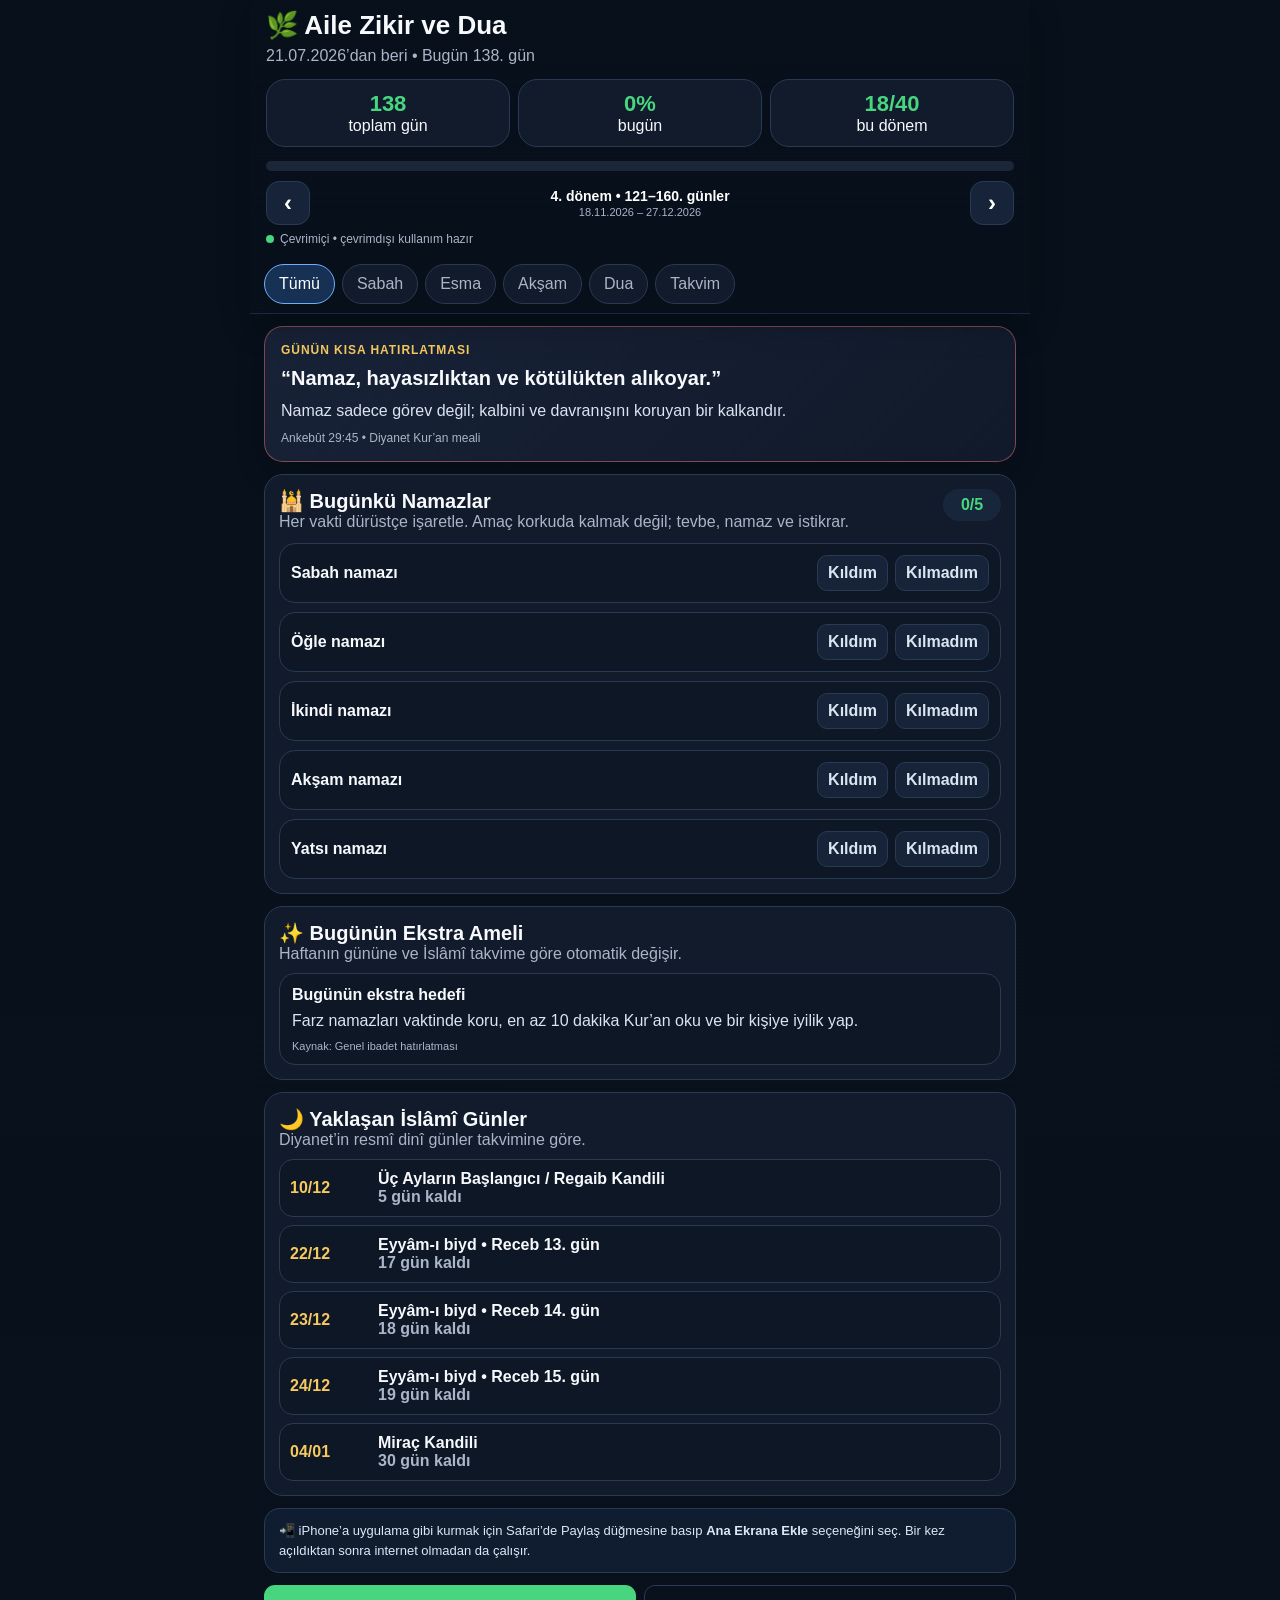
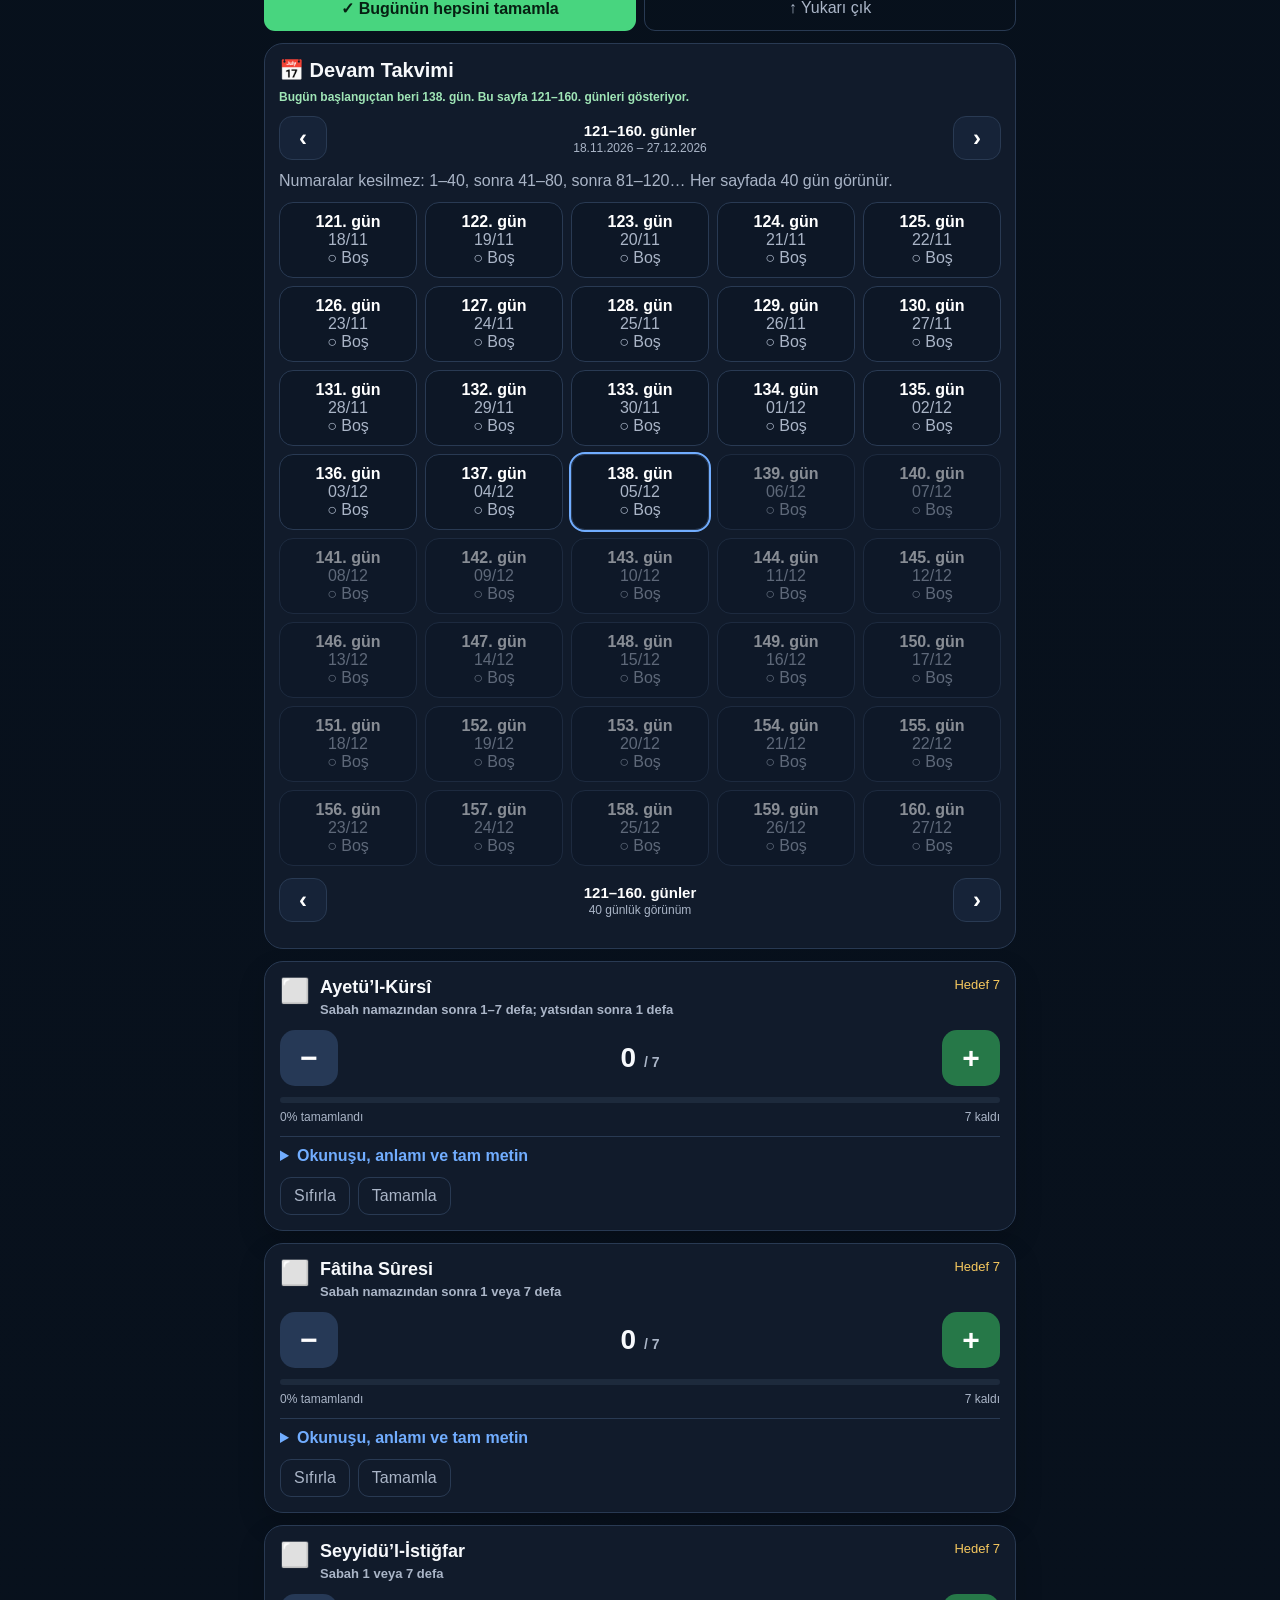
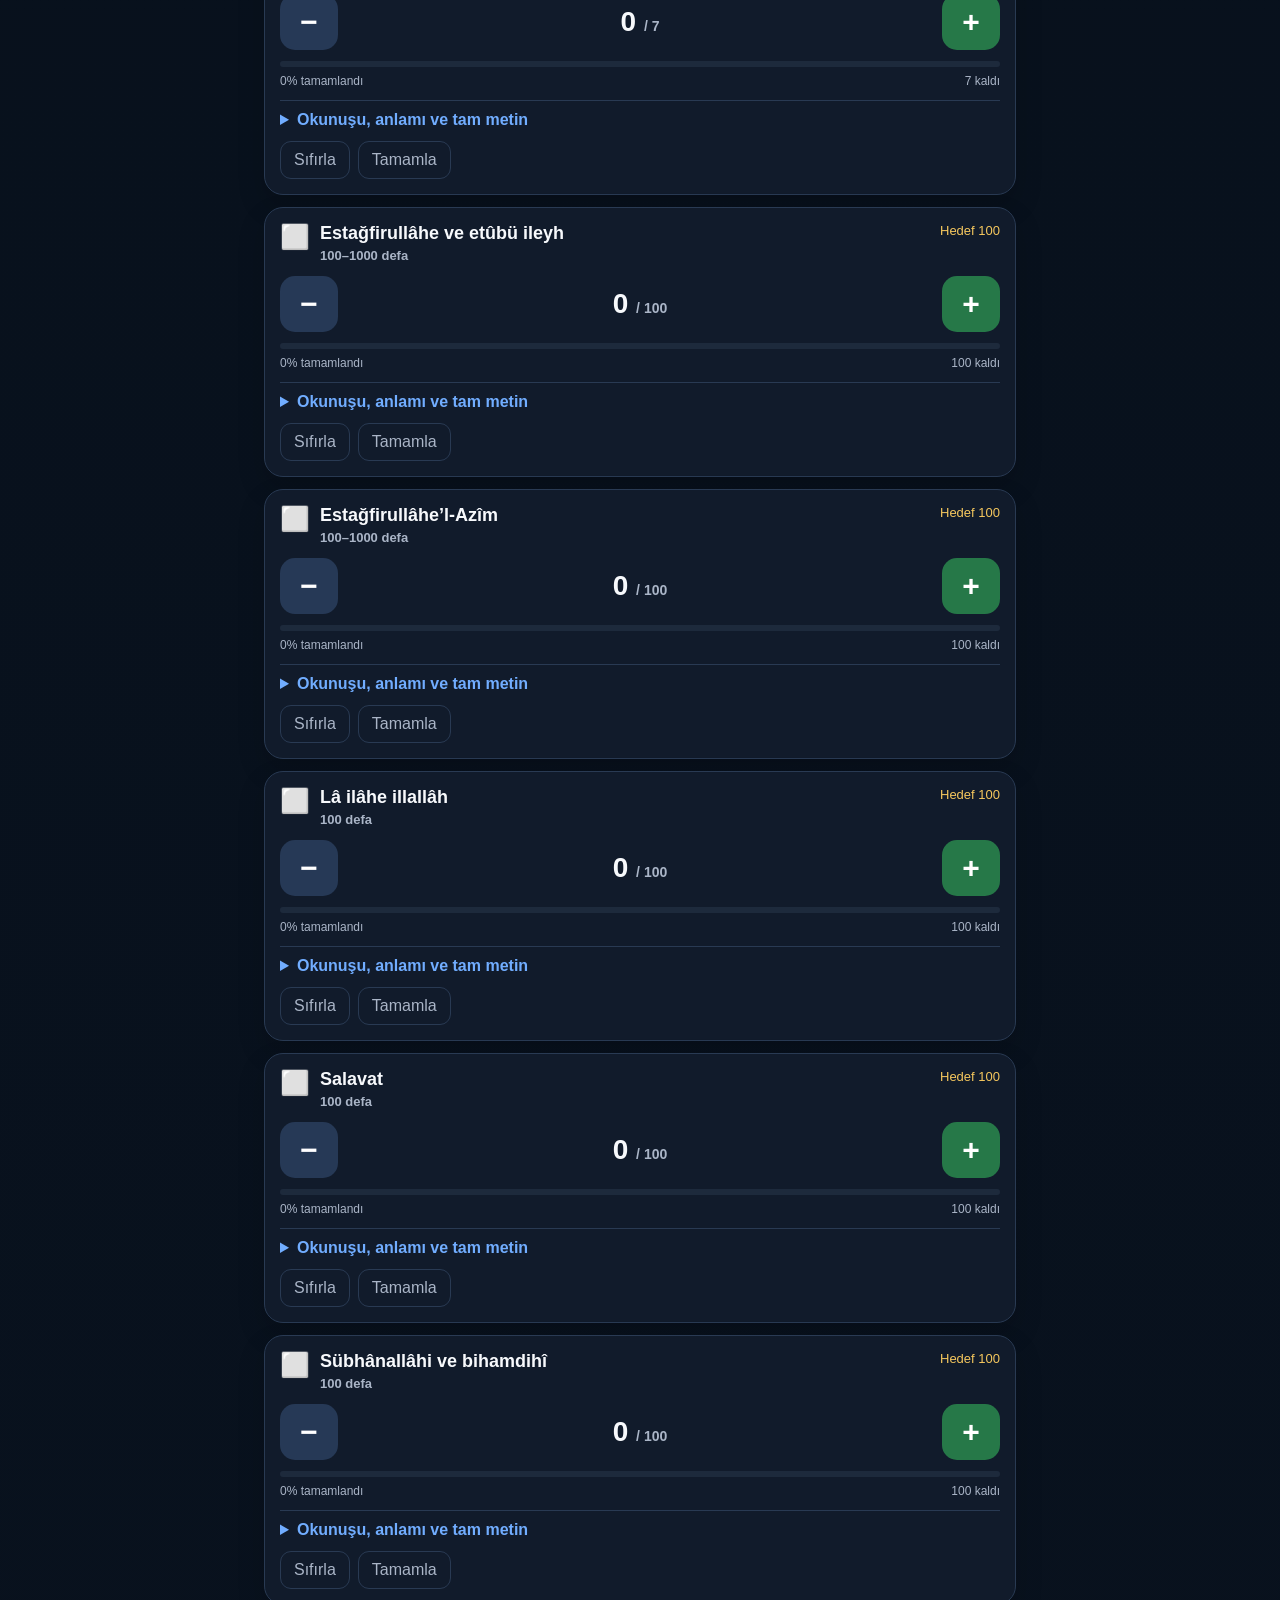
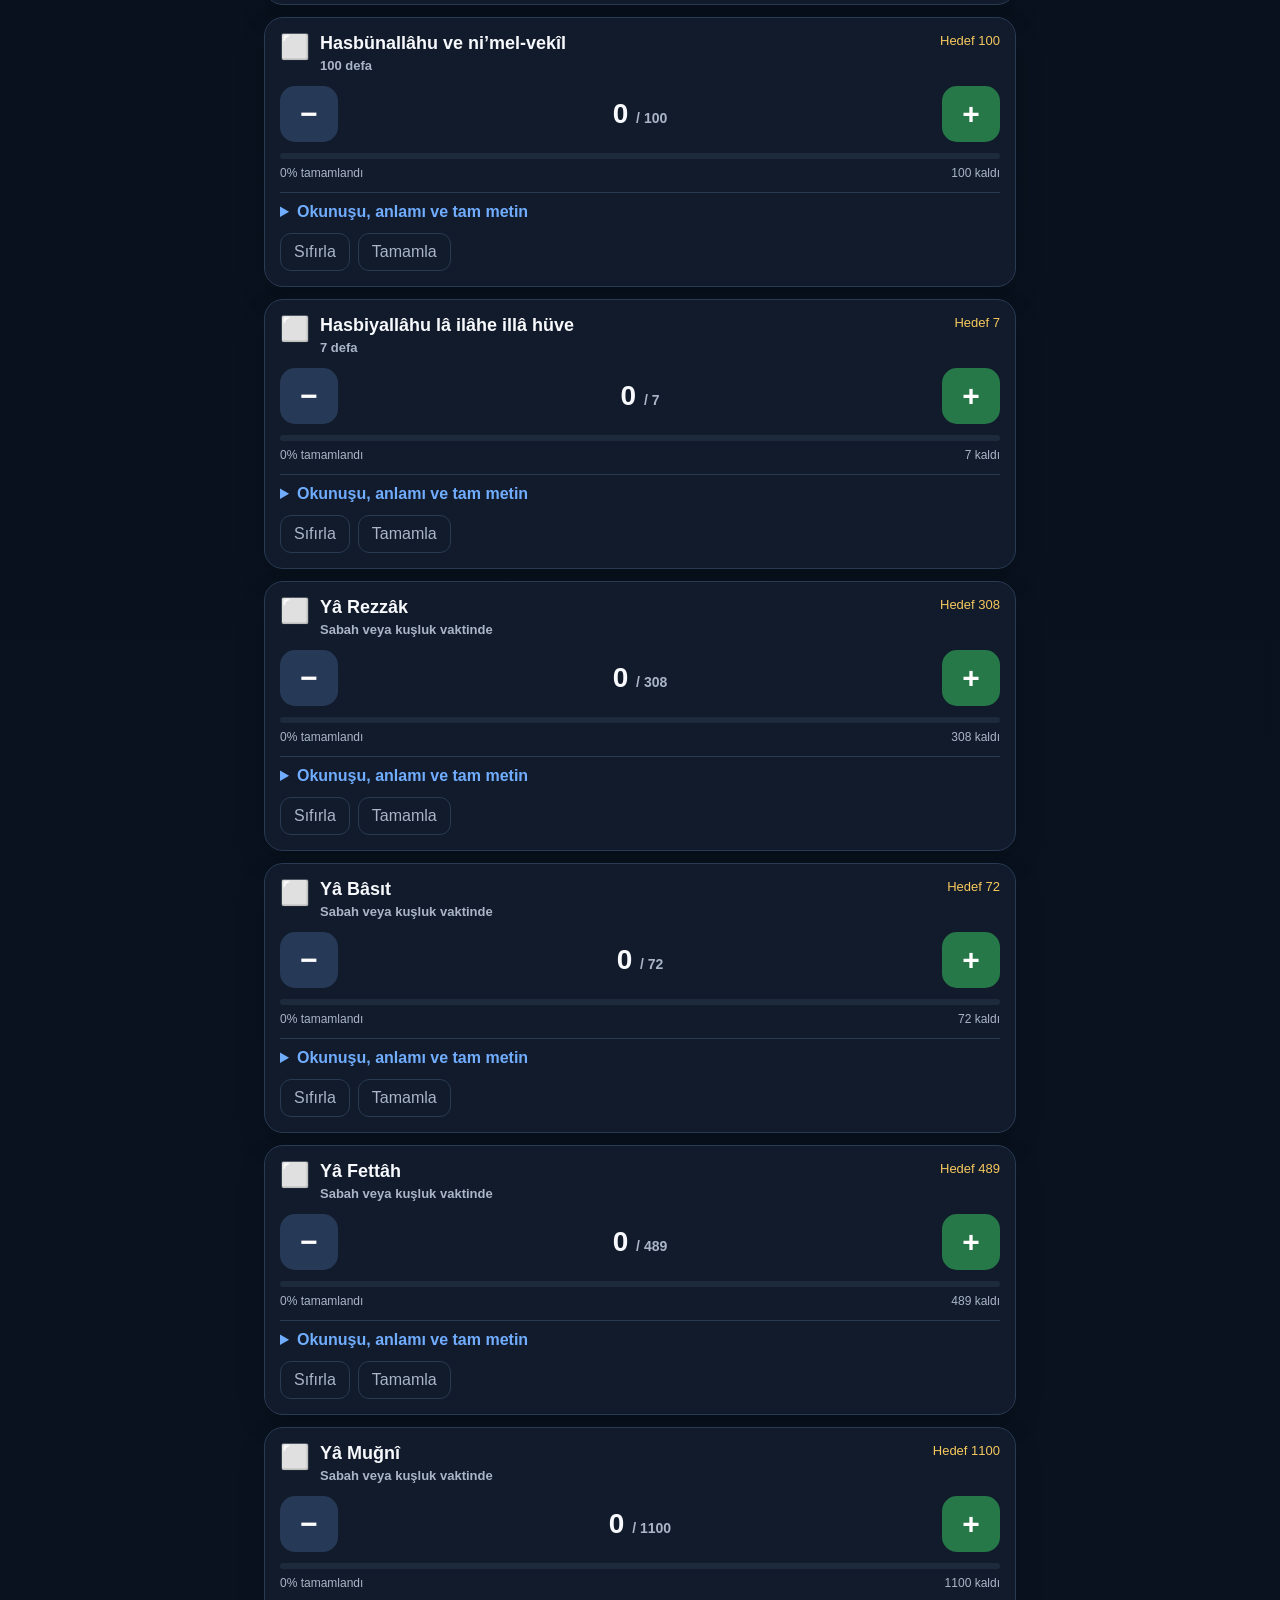
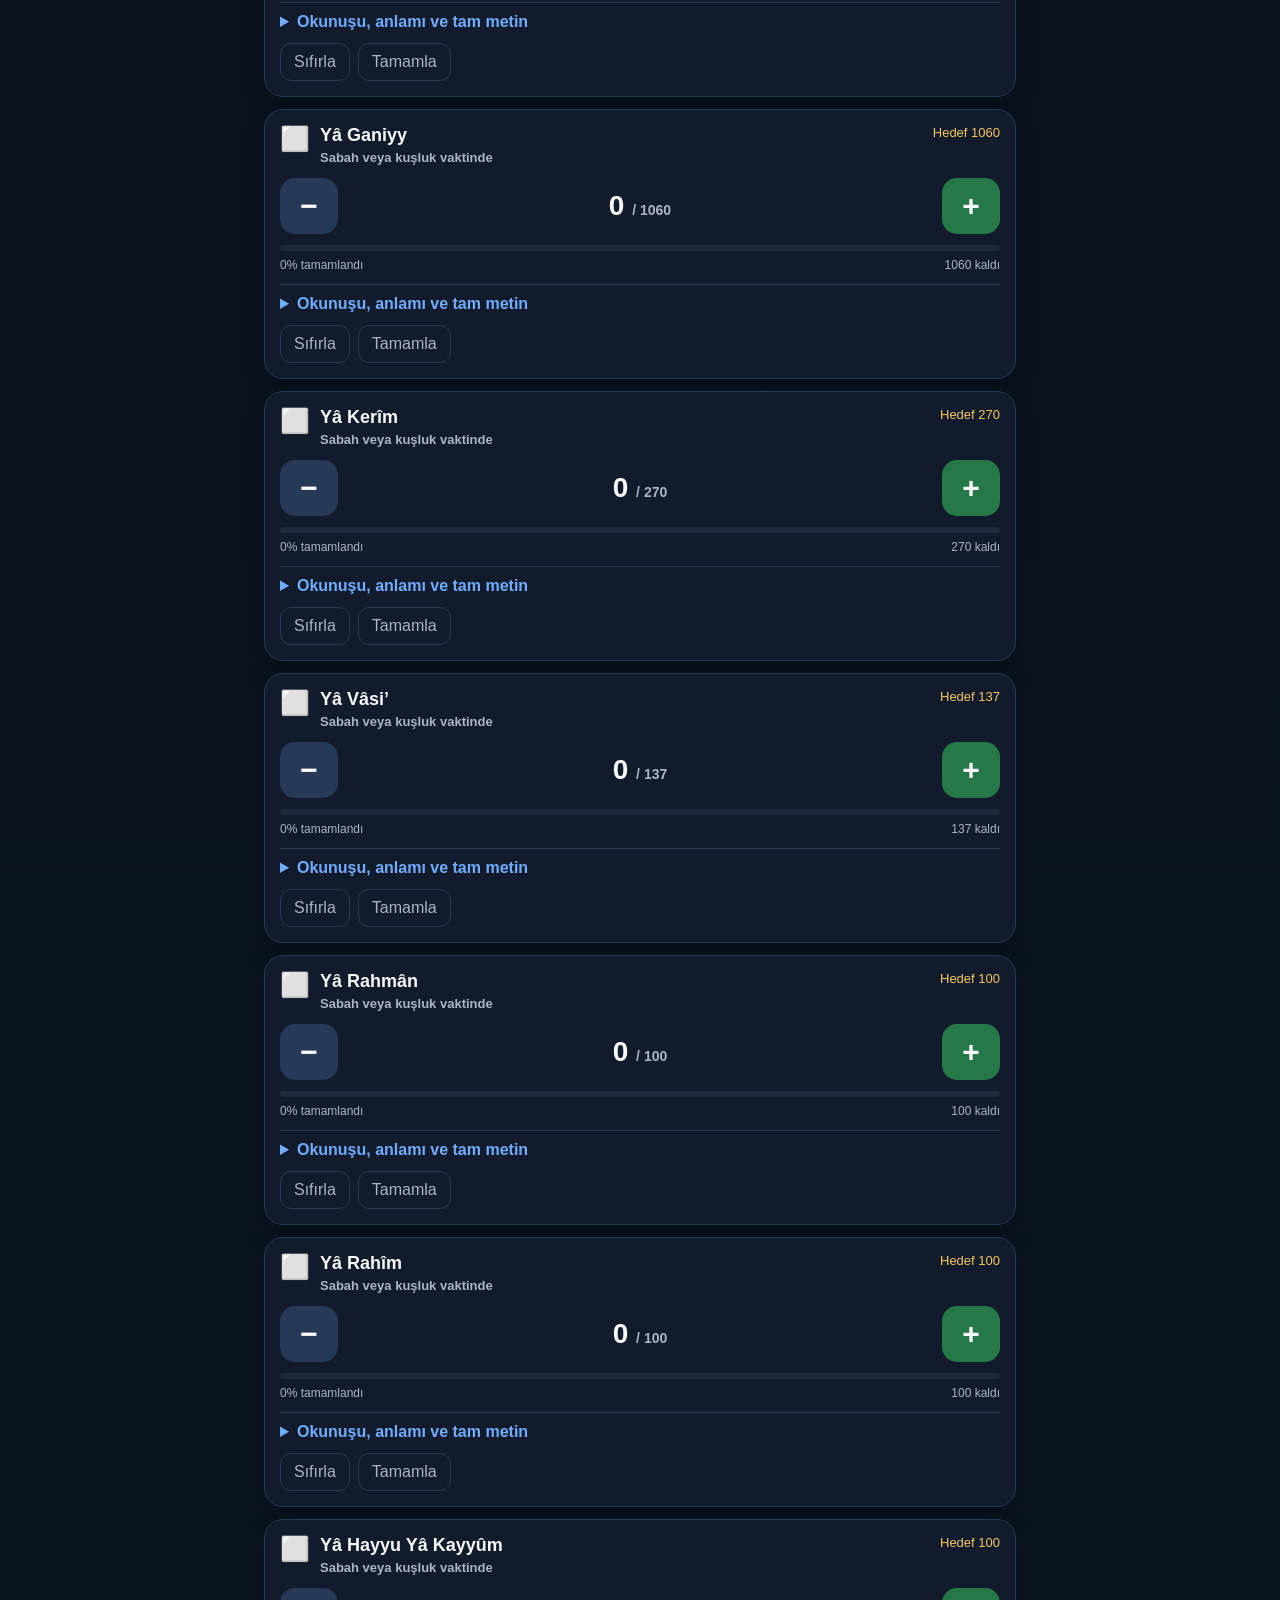
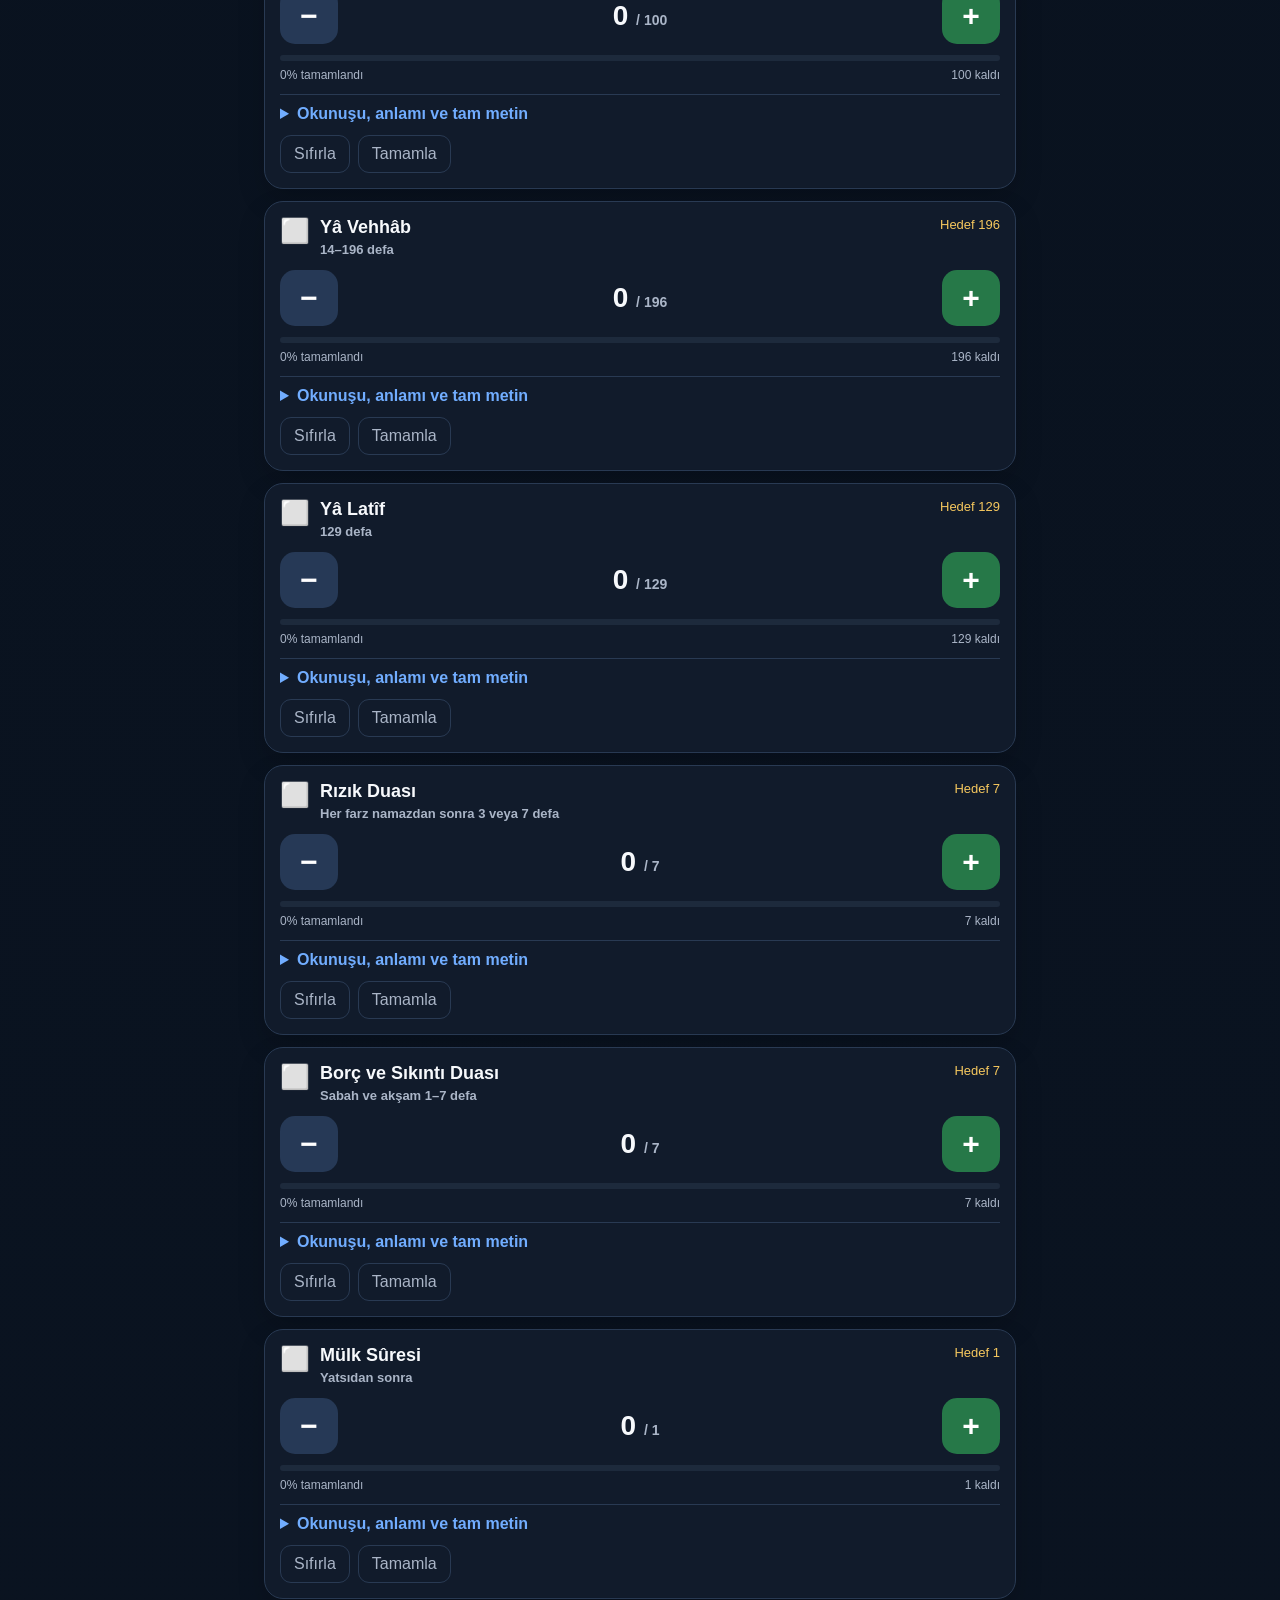
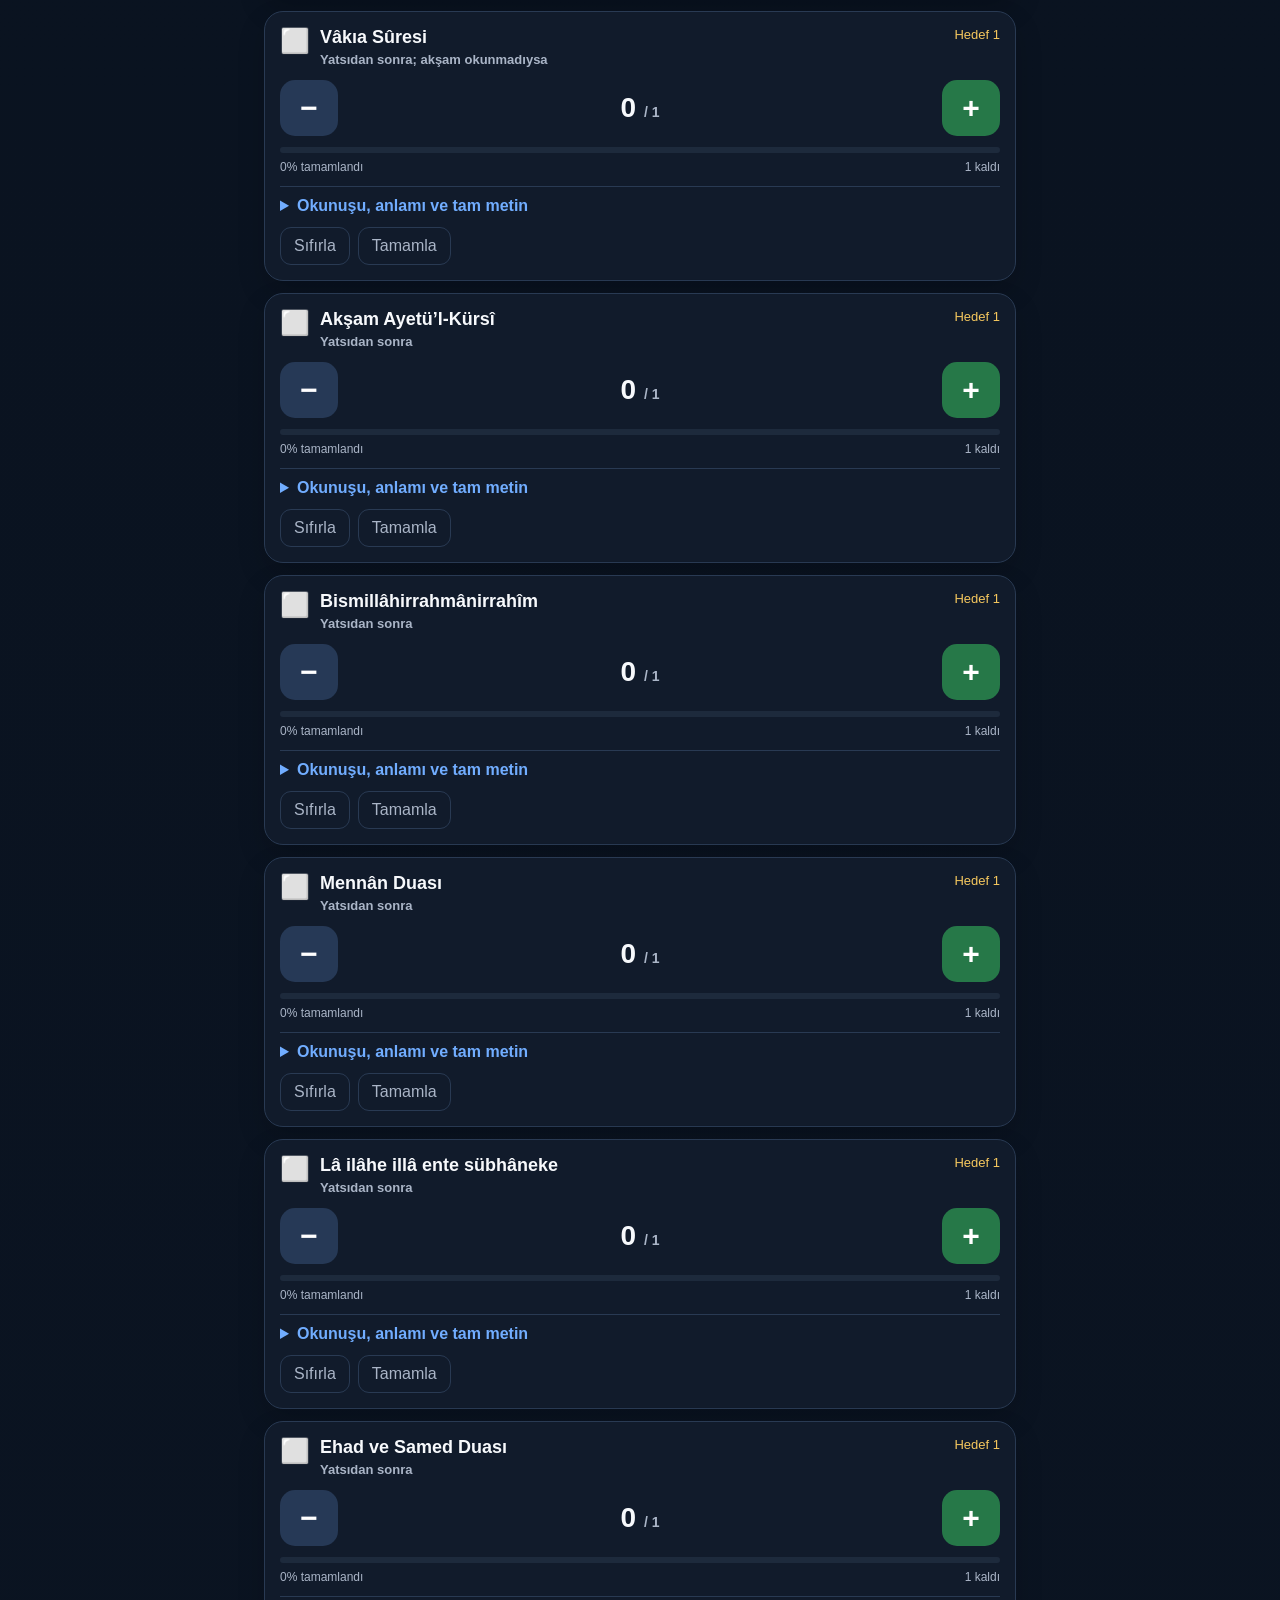
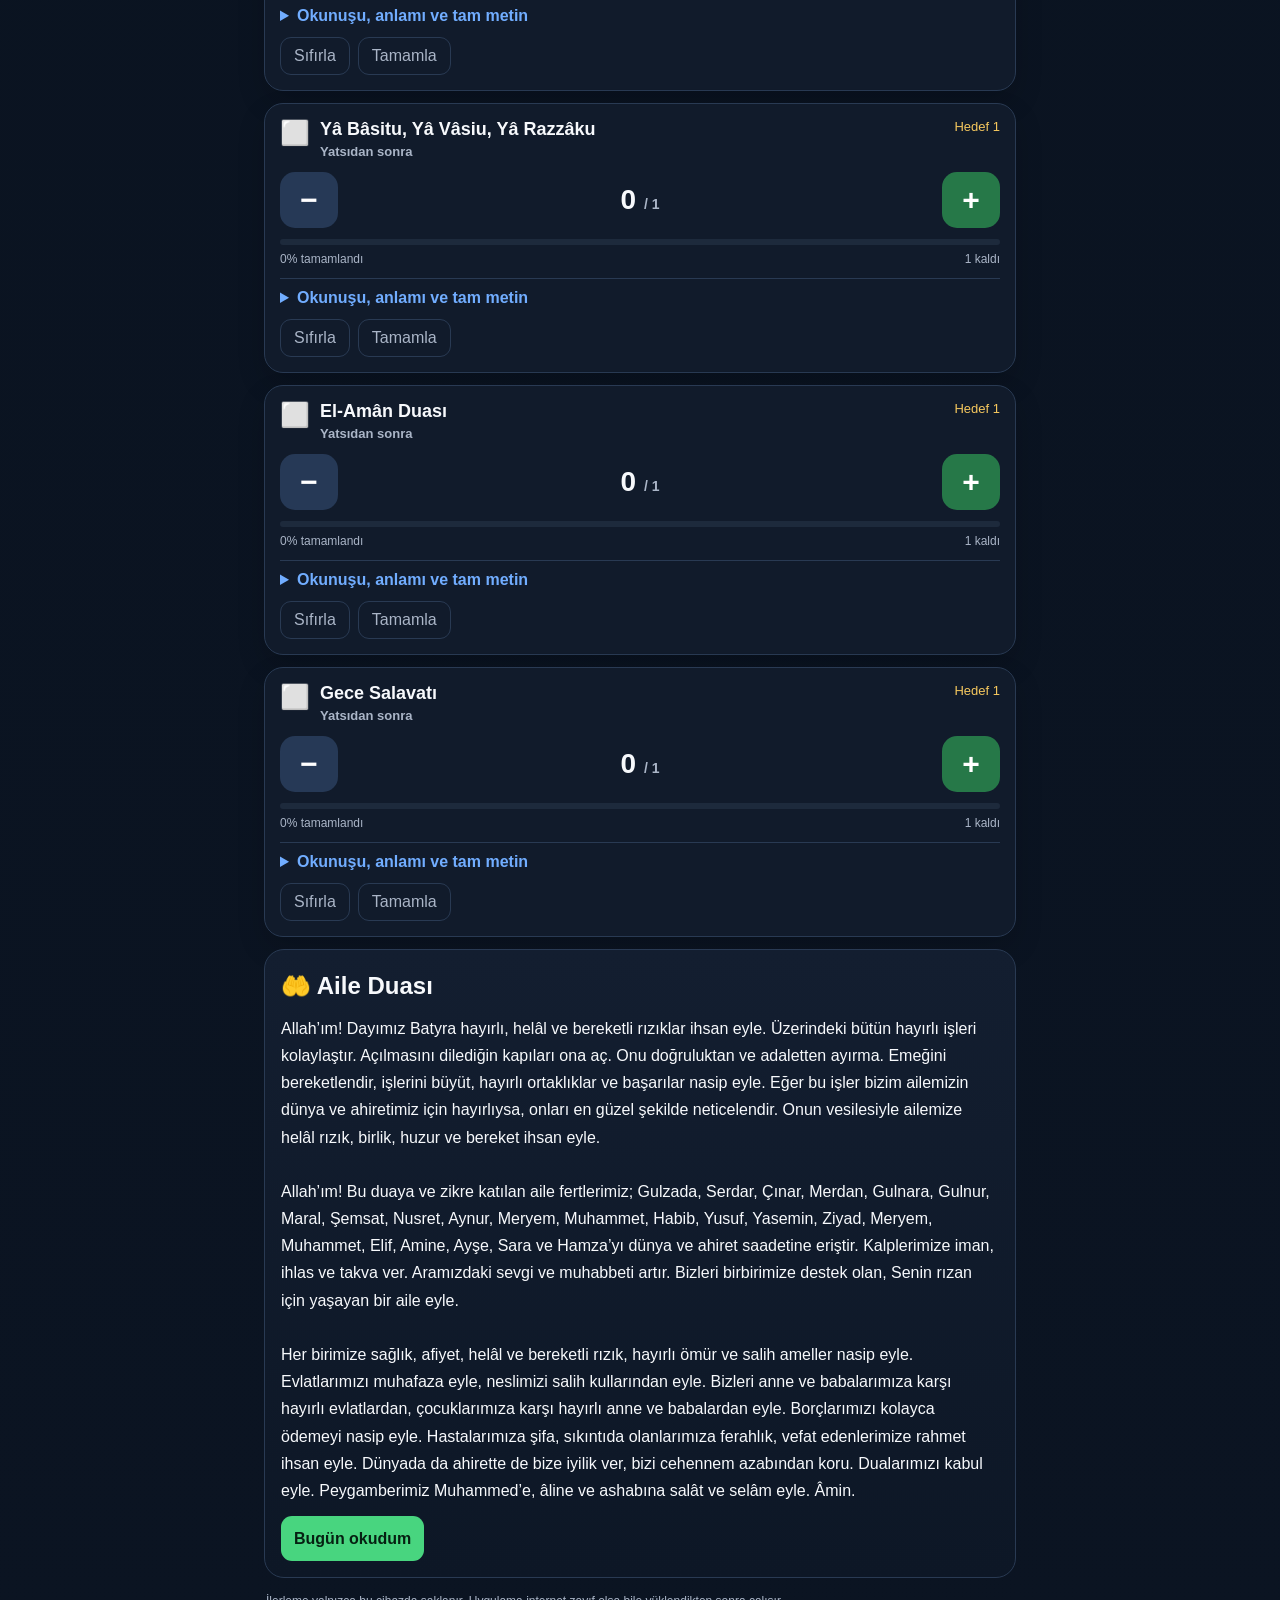
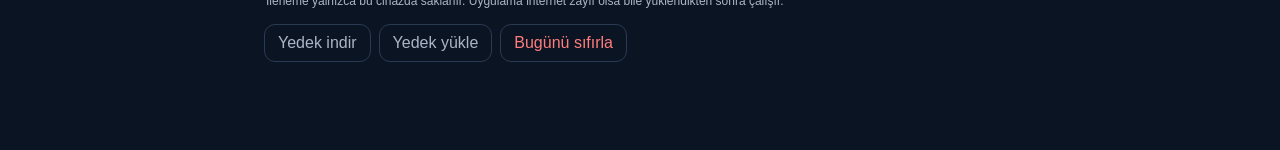
==== commit ae731a48: "Add endless calendar and family birthday reminders [skip ci]" ====
--- a/index.html
+++ b/index.html
@@ -11,20 +11,21 @@
 <link rel="manifest" href="./manifest.webmanifest">
 <link rel="apple-touch-icon" href="./icon.svg">
 <style>
-:root{--bg:#07101b;--card:#111b2b;--card2:#0d1726;--line:#293a53;--text:#f7f9fc;--muted:#aab5c7;--green:#48d57f;--blue:#71adff;--gold:#f6c85e;--red:#ff7d7d}*{box-sizing:border-box}html{scroll-behavior:smooth}body{margin:0;background:linear-gradient(180deg,#07101b,#0b1422);color:var(--text);font-family:-apple-system,BlinkMacSystemFont,"Segoe UI",sans-serif}button{font:inherit}.wrap{max-width:780px;margin:auto;padding:0 14px calc(env(safe-area-inset-bottom) + 88px)}.app-header{position:sticky;top:0;z-index:20;margin:0 -14px;padding:calc(env(safe-area-inset-top) + 8px) 14px 9px;background:linear-gradient(180deg,rgba(7,16,27,.99),rgba(7,16,27,.94));backdrop-filter:blur(18px);-webkit-backdrop-filter:blur(18px);border-bottom:1px solid rgba(113,173,255,.16);box-shadow:0 12px 30px rgba(0,0,0,.22)}.hero{padding:2px 2px 10px;transition:padding .18s}.app-header.compact{padding-top:calc(env(safe-area-inset-top) + 5px);box-shadow:0 8px 24px rgba(0,0,0,.28)}.app-header.compact .hero{padding:0 2px 5px}.app-header.compact .hero h1{font-size:17px;margin:0}.app-header.compact #dates,.app-header.compact .stats,.app-header.compact #network{display:none}.app-header.compact .bar{height:5px;margin-top:6px}.app-header.compact .nav{padding-top:3px}.hero h1{font-size:26px;margin:0 0 6px}.muted{color:var(--muted)}.stats{display:grid;grid-template-columns:repeat(3,1fr);gap:8px;margin:14px 0}.stat,.panel,.card{background:var(--card);border:1px solid var(--line);border-radius:19px}.stat{padding:11px;text-align:center}.stat b{display:block;color:var(--green);font-size:22px}.bar{height:10px;background:#1b2738;border-radius:99px;overflow:hidden}.bar i{display:block;height:100%;width:0;background:linear-gradient(90deg,var(--blue),var(--green));transition:width .25s ease}.nav{padding:7px 0 0}.tabs{display:flex;gap:7px;overflow:auto}.tab{white-space:nowrap;border:1px solid var(--line);background:#111b2b;color:var(--muted);border-radius:99px;padding:10px 14px}.tab.on{color:#fff;border-color:var(--blue);background:#173155}.panel{padding:14px;margin:12px 0}.panel h2{font-size:20px;margin:0 0 8px}.calendar{display:grid;grid-template-columns:repeat(5,1fr);gap:8px;margin-top:12px}.day{border:1px solid var(--line);background:#0d1726;color:var(--muted);border-radius:14px;padding:10px 4px;text-align:center;min-height:62px}.day b{display:block;color:#fff}.day.done{background:#12351f;border-color:#2f8f56;color:#8bf0ad}.day.partial{background:#3a2d11;border-color:#9a7424;color:#ffd879}.day.today{outline:2px solid var(--blue)}.day.future{opacity:.5}.card{padding:15px;margin:12px 0;box-shadow:0 12px 28px rgba(0,0,0,.16);transition:border-color .2s,transform .15s}.card:active{transform:scale(.997)}.card.done{border-color:#25824a;background:#0f2a20}.head{display:flex;gap:10px;align-items:flex-start}.check{font-size:24px}.title{font-weight:850;font-size:18px;flex:1}.target{color:var(--gold);font-size:13px;white-space:nowrap}.when{color:var(--muted);font-size:13px;margin-top:4px}.counter{display:grid;grid-template-columns:58px 1fr 58px;gap:10px;align-items:center;margin-top:13px}.counter button{height:56px;border:0;border-radius:15px;color:#fff;background:#263956;font-size:30px;font-weight:900;touch-action:manipulation}.counter .plus{background:#267848}.count{text-align:center;font-size:28px;font-weight:900}.count small{font-size:14px;color:var(--muted)}details{margin-top:12px;border-top:1px solid var(--line);padding-top:10px}summary{color:var(--blue);font-weight:800;cursor:pointer}.detail h3{font-size:13px;color:var(--gold);margin:13px 0 5px}.detail p{margin:0;line-height:1.6;color:#dde4ef;white-space:pre-line}.arabic{font-family:serif;font-size:24px;line-height:1.9;text-align:right;direction:rtl}.actions{display:flex;gap:8px;flex-wrap:wrap;margin-top:12px}.ghost,.primary{border-radius:11px;padding:9px 13px}.ghost{border:1px solid var(--line);background:transparent;color:var(--muted)}.primary{border:0;background:var(--green);color:#062012;font-weight:850}.danger{color:var(--red)}.bigdua{background:linear-gradient(180deg,#131e30,#0d1726);border:1px solid var(--line);border-radius:20px;padding:16px;line-height:1.7}.bigdua h2{margin:0 0 8px}.bigdua p{white-space:pre-line;margin:0}.notice{font-size:12px;color:var(--muted);margin:16px 2px}.item-progress{height:6px;background:#1d2a3c;border-radius:99px;overflow:hidden;margin-top:11px}.item-progress i{display:block;height:100%;background:linear-gradient(90deg,var(--blue),var(--green));transition:width .2s}.statusline{display:flex;justify-content:space-between;gap:10px;margin-top:7px;color:var(--muted);font-size:12px}.net{display:inline-flex;align-items:center;gap:6px;font-size:12px;color:var(--muted);margin-top:5px}.net:before{content:"";width:8px;height:8px;border-radius:50%;background:var(--green)}.net.offline:before{background:var(--gold)}.install-note{display:none;margin:12px 0;padding:12px 14px;border:1px solid var(--line);border-radius:15px;background:#101d30;color:#dce7f7;font-size:13px;line-height:1.5}.install-note.show{display:block}.daily-word{margin:12px 0;padding:16px;border-radius:19px;border:1px solid rgba(246,200,94,.35);background:linear-gradient(135deg,#182237,#111a2a);box-shadow:0 12px 30px rgba(0,0,0,.18)}.daily-word.warning{border-color:rgba(255,125,125,.45)}.daily-word.hope{border-color:rgba(72,213,127,.45)}.daily-word .eyebrow{font-size:12px;text-transform:uppercase;letter-spacing:.08em;color:var(--gold);font-weight:800}.daily-word .quote{font-size:20px;line-height:1.4;font-weight:850;margin:7px 0}.daily-word .note{color:#dbe4f2;line-height:1.5}.daily-word .ref{margin-top:8px;color:var(--muted);font-size:12px}.section-head{display:flex;align-items:flex-start;justify-content:space-between;gap:12px}.section-head h2{margin:0}.badge{display:inline-flex;align-items:center;justify-content:center;min-width:58px;padding:7px 10px;border-radius:99px;background:#17263a;color:var(--green);font-weight:850}.prayer-grid{display:grid;gap:9px;margin-top:12px}.prayer-row{border:1px solid var(--line);border-radius:16px;padding:11px;background:#0d1726}.prayer-top{display:flex;align-items:center;gap:10px}.prayer-name{font-weight:850;flex:1}.prayer-actions{display:flex;gap:7px}.prayer-actions button{border-radius:10px;padding:8px 10px;border:1px solid var(--line);background:#162338;color:#dbe5f2;font-weight:750}.prayer-actions button.yes.on{background:#176f42;border-color:#2c965d;color:#fff}.prayer-actions button.no.on{background:#4b2026;border-color:#a54652;color:#fff}.prayer-msg{margin-top:8px;padding-top:8px;border-top:1px solid var(--line);font-size:13px;line-height:1.45;color:#d8e0ec}.extra-card{border:1px solid var(--line);border-radius:16px;padding:12px;margin-top:10px;background:#0d1726}.extra-card strong{display:block;font-size:16px;margin-bottom:5px}.extra-card p{margin:0;color:#dbe4f0;line-height:1.5}.extra-card .src{margin-top:7px;color:var(--muted);font-size:11px}.upcoming{display:grid;gap:8px;margin-top:10px}.upcoming-row{display:grid;grid-template-columns:78px 1fr;gap:10px;align-items:center;border:1px solid var(--line);background:#0d1726;border-radius:14px;padding:10px}.upcoming-date{font-weight:850;color:var(--gold)}.upcoming-name{font-weight:750}.continue-note{margin-top:7px;color:#9fe5b6;font-size:12px;font-weight:750}.quick-actions{display:grid;grid-template-columns:1fr 1fr;gap:8px;margin:12px 0}.quick-actions button{min-height:46px}.hidden-file{display:none}.hidden{display:none}@media(max-width:430px){.hero h1{font-size:22px}.stats{margin:10px 0}.stat{padding:8px}.stat b{font-size:19px}.tabs{gap:6px}.tab{padding:9px 12px}.app-header{padding-bottom:8px}}
+:root{--bg:#07101b;--card:#111b2b;--card2:#0d1726;--line:#293a53;--text:#f7f9fc;--muted:#aab5c7;--green:#48d57f;--blue:#71adff;--gold:#f6c85e;--red:#ff7d7d}*{box-sizing:border-box}html{scroll-behavior:smooth}body{margin:0;background:linear-gradient(180deg,#07101b,#0b1422);color:var(--text);font-family:-apple-system,BlinkMacSystemFont,"Segoe UI",sans-serif}button{font:inherit}.wrap{max-width:780px;margin:auto;padding:0 14px calc(env(safe-area-inset-bottom) + 88px)}.app-header{position:sticky;top:0;z-index:20;margin:0 -14px;padding:calc(env(safe-area-inset-top) + 8px) 14px 9px;background:linear-gradient(180deg,rgba(7,16,27,.99),rgba(7,16,27,.94));backdrop-filter:blur(18px);-webkit-backdrop-filter:blur(18px);border-bottom:1px solid rgba(113,173,255,.16);box-shadow:0 12px 30px rgba(0,0,0,.22)}.hero{padding:2px 2px 10px;transition:padding .18s}.app-header.compact{padding-top:calc(env(safe-area-inset-top) + 5px);box-shadow:0 8px 24px rgba(0,0,0,.28)}.app-header.compact .hero{padding:0 2px 5px}.app-header.compact .hero h1{font-size:17px;margin:0}.app-header.compact #dates,.app-header.compact .stats,.app-header.compact #network{display:none}.app-header.compact .bar{height:5px;margin-top:6px}.app-header.compact .nav{padding-top:3px}.hero h1{font-size:26px;margin:0 0 6px}.muted{color:var(--muted)}.stats{display:grid;grid-template-columns:repeat(3,1fr);gap:8px;margin:14px 0}.stat,.panel,.card{background:var(--card);border:1px solid var(--line);border-radius:19px}.stat{padding:11px;text-align:center}.stat b{display:block;color:var(--green);font-size:22px}.bar{height:10px;background:#1b2738;border-radius:99px;overflow:hidden}.bar i{display:block;height:100%;width:0;background:linear-gradient(90deg,var(--blue),var(--green));transition:width .25s ease}.nav{padding:7px 0 0}.tabs{display:flex;gap:7px;overflow:auto}.tab{white-space:nowrap;border:1px solid var(--line);background:#111b2b;color:var(--muted);border-radius:99px;padding:10px 14px}.tab.on{color:#fff;border-color:var(--blue);background:#173155}.panel{padding:14px;margin:12px 0}.panel h2{font-size:20px;margin:0 0 8px}.calendar{display:grid;grid-template-columns:repeat(5,1fr);gap:8px;margin-top:12px}.day{border:1px solid var(--line);background:#0d1726;color:var(--muted);border-radius:14px;padding:10px 4px;text-align:center;min-height:62px}.day b{display:block;color:#fff}.day.done{background:#12351f;border-color:#2f8f56;color:#8bf0ad}.day.partial{background:#3a2d11;border-color:#9a7424;color:#ffd879}.day.today{outline:2px solid var(--blue)}.day.future{opacity:.5}.card{padding:15px;margin:12px 0;box-shadow:0 12px 28px rgba(0,0,0,.16);transition:border-color .2s,transform .15s}.card:active{transform:scale(.997)}.card.done{border-color:#25824a;background:#0f2a20}.head{display:flex;gap:10px;align-items:flex-start}.check{font-size:24px}.title{font-weight:850;font-size:18px;flex:1}.target{color:var(--gold);font-size:13px;white-space:nowrap}.when{color:var(--muted);font-size:13px;margin-top:4px}.counter{display:grid;grid-template-columns:58px 1fr 58px;gap:10px;align-items:center;margin-top:13px}.counter button{height:56px;border:0;border-radius:15px;color:#fff;background:#263956;font-size:30px;font-weight:900;touch-action:manipulation}.counter .plus{background:#267848}.count{text-align:center;font-size:28px;font-weight:900}.count small{font-size:14px;color:var(--muted)}details{margin-top:12px;border-top:1px solid var(--line);padding-top:10px}summary{color:var(--blue);font-weight:800;cursor:pointer}.detail h3{font-size:13px;color:var(--gold);margin:13px 0 5px}.detail p{margin:0;line-height:1.6;color:#dde4ef;white-space:pre-line}.arabic{font-family:serif;font-size:24px;line-height:1.9;text-align:right;direction:rtl}.actions{display:flex;gap:8px;flex-wrap:wrap;margin-top:12px}.ghost,.primary{border-radius:11px;padding:9px 13px}.ghost{border:1px solid var(--line);background:transparent;color:var(--muted)}.primary{border:0;background:var(--green);color:#062012;font-weight:850}.danger{color:var(--red)}.bigdua{background:linear-gradient(180deg,#131e30,#0d1726);border:1px solid var(--line);border-radius:20px;padding:16px;line-height:1.7}.bigdua h2{margin:0 0 8px}.bigdua p{white-space:pre-line;margin:0}.notice{font-size:12px;color:var(--muted);margin:16px 2px}.item-progress{height:6px;background:#1d2a3c;border-radius:99px;overflow:hidden;margin-top:11px}.item-progress i{display:block;height:100%;background:linear-gradient(90deg,var(--blue),var(--green));transition:width .2s}.statusline{display:flex;justify-content:space-between;gap:10px;margin-top:7px;color:var(--muted);font-size:12px}.net{display:inline-flex;align-items:center;gap:6px;font-size:12px;color:var(--muted);margin-top:5px}.net:before{content:"";width:8px;height:8px;border-radius:50%;background:var(--green)}.net.offline:before{background:var(--gold)}.install-note{display:none;margin:12px 0;padding:12px 14px;border:1px solid var(--line);border-radius:15px;background:#101d30;color:#dce7f7;font-size:13px;line-height:1.5}.install-note.show{display:block}.daily-word{margin:12px 0;padding:16px;border-radius:19px;border:1px solid rgba(246,200,94,.35);background:linear-gradient(135deg,#182237,#111a2a);box-shadow:0 12px 30px rgba(0,0,0,.18)}.daily-word.warning{border-color:rgba(255,125,125,.45)}.daily-word.hope{border-color:rgba(72,213,127,.45)}.daily-word .eyebrow{font-size:12px;text-transform:uppercase;letter-spacing:.08em;color:var(--gold);font-weight:800}.daily-word .quote{font-size:20px;line-height:1.4;font-weight:850;margin:7px 0}.daily-word .note{color:#dbe4f2;line-height:1.5}.daily-word .ref{margin-top:8px;color:var(--muted);font-size:12px}.section-head{display:flex;align-items:flex-start;justify-content:space-between;gap:12px}.section-head h2{margin:0}.badge{display:inline-flex;align-items:center;justify-content:center;min-width:58px;padding:7px 10px;border-radius:99px;background:#17263a;color:var(--green);font-weight:850}.prayer-grid{display:grid;gap:9px;margin-top:12px}.prayer-row{border:1px solid var(--line);border-radius:16px;padding:11px;background:#0d1726}.prayer-top{display:flex;align-items:center;gap:10px}.prayer-name{font-weight:850;flex:1}.prayer-actions{display:flex;gap:7px}.prayer-actions button{border-radius:10px;padding:8px 10px;border:1px solid var(--line);background:#162338;color:#dbe5f2;font-weight:750}.prayer-actions button.yes.on{background:#176f42;border-color:#2c965d;color:#fff}.prayer-actions button.no.on{background:#4b2026;border-color:#a54652;color:#fff}.prayer-msg{margin-top:8px;padding-top:8px;border-top:1px solid var(--line);font-size:13px;line-height:1.45;color:#d8e0ec}.extra-card{border:1px solid var(--line);border-radius:16px;padding:12px;margin-top:10px;background:#0d1726}.extra-card strong{display:block;font-size:16px;margin-bottom:5px}.extra-card p{margin:0;color:#dbe4f0;line-height:1.5}.extra-card .src{margin-top:7px;color:var(--muted);font-size:11px}.upcoming{display:grid;gap:8px;margin-top:10px}.upcoming-row{display:grid;grid-template-columns:78px 1fr;gap:10px;align-items:center;border:1px solid var(--line);background:#0d1726;border-radius:14px;padding:10px}.upcoming-date{font-weight:850;color:var(--gold)}.upcoming-name{font-weight:750}.continue-note{margin-top:7px;color:#9fe5b6;font-size:12px;font-weight:750}.cycle-nav{display:grid;grid-template-columns:44px 1fr 44px;gap:8px;align-items:center;margin:10px 0 2px}.cycle-nav button,.calendar-nav-btn{height:44px;border:1px solid var(--line);border-radius:13px;background:#162338;color:#fff;font-size:24px;font-weight:900;touch-action:manipulation}.cycle-nav button:disabled,.calendar-nav-btn:disabled{opacity:.28}.cycle-center{text-align:center;min-width:0}.cycle-center b{display:block;font-size:14px;color:#fff}.cycle-center span{display:block;font-size:11px;color:var(--muted);margin-top:2px;white-space:nowrap;overflow:hidden;text-overflow:ellipsis}.calendar-toolbar{display:grid;grid-template-columns:48px 1fr 48px;gap:8px;align-items:center;margin:12px 0}.calendar-range{text-align:center}.calendar-range b{display:block;color:#fff;font-size:15px}.calendar-range span{display:block;color:var(--muted);font-size:12px;margin-top:2px}.family-reminder{display:none;margin:12px 0;padding:15px;border-radius:19px;border:1px solid rgba(246,200,94,.52);background:linear-gradient(135deg,#2e2514,#151d2b);box-shadow:0 12px 28px rgba(0,0,0,.18)}.family-reminder.show{display:block}.family-reminder.today{border-color:rgba(72,213,127,.62);background:linear-gradient(135deg,#103220,#111d2a)}.family-kicker{font-size:12px;font-weight:850;letter-spacing:.07em;text-transform:uppercase;color:var(--gold)}.family-title{font-size:19px;font-weight:900;margin:6px 0}.family-text{color:#dce5f1;line-height:1.5}.family-date{font-size:12px;color:var(--muted);margin-top:7px}.quick-actions{display:grid;grid-template-columns:1fr 1fr;gap:8px;margin:12px 0}.quick-actions button{min-height:46px}.hidden-file{display:none}.hidden{display:none}@media(max-width:430px){.hero h1{font-size:22px}.stats{margin:10px 0}.stat{padding:8px}.stat b{font-size:19px}.tabs{gap:6px}.tab{padding:9px 12px}.app-header{padding-bottom:8px}}
 </style>
 </head>
 <body>
 <main class="wrap">
-<header class="app-header"><section class="hero"><h1>🌿 40 Günlük Aile Zikir ve Dua</h1><div id="dates" class="muted"></div><div class="stats"><div class="stat"><b id="dayNo">1/40</b><span>gün</span></div><div class="stat"><b id="pct">0%</b><span>bugün</span></div><div class="stat"><b id="completedDays">0</b><span>devam günü</span></div></div><div class="bar"><i id="bar"></i></div><div id="network" class="net">Çevrimiçi • çevrimdışı kullanım hazır</div></section>
+<header class="app-header"><section class="hero"><h1>🌿 Aile Zikir ve Dua</h1><div id="dates" class="muted"></div><div class="stats"><div class="stat"><b id="dayNo">1</b><span>toplam gün</span></div><div class="stat"><b id="pct">0%</b><span>bugün</span></div><div class="stat"><b id="completedDays">1/40</b><span>bu dönem</span></div></div><div class="bar"><i id="bar"></i></div><div id="cycleNav" class="cycle-nav"></div><div id="network" class="net">Çevrimiçi • çevrimdışı kullanım hazır</div></section>
 <section class="nav"><div class="tabs" id="tabs"></div></section></header>
 <section id="dailyWord" class="daily-word"></section>
+<section id="familyReminder" class="family-reminder"></section>
 <section class="panel" id="prayerPanel"><div class="section-head"><div><h2>🕌 Bugünkü Namazlar</h2><div class="muted">Her vakti dürüstçe işaretle. Amaç korkuda kalmak değil; tevbe, namaz ve istikrar.</div></div><div id="prayerScore" class="badge">0/5</div></div><div id="prayerList" class="prayer-grid"></div></section>
 <section class="panel" id="extraToday"><div class="section-head"><div><h2>✨ Bugünün Ekstra Ameli</h2><div class="muted">Haftanın gününe ve İslâmî takvime göre otomatik değişir.</div></div></div><div id="extraList"></div></section>
 <section class="panel" id="upcomingPanel"><div class="section-head"><div><h2>🌙 Yaklaşan İslâmî Günler</h2><div class="muted">Diyanet’in resmî dinî günler takvimine göre.</div></div></div><div id="upcomingList" class="upcoming"></div></section>
 <div id="installNote" class="install-note">📲 iPhone’a uygulama gibi kurmak için Safari’de Paylaş düğmesine basıp <b>Ana Ekrana Ekle</b> seçeneğini seç. Bir kez açıldıktan sonra internet olmadan da çalışır.</div>
 <div class="quick-actions"><button class="primary" id="completeAll">✓ Bugünün hepsini tamamla</button><button class="ghost" id="topBtn">↑ Yukarı çık</button></div>
-<section id="calendarPanel" class="panel"><h2>📅 İlk 40 Gün Takvimi</h2><div id="challengeStatus" class="continue-note"></div><div class="muted">Bir güne dokun: boş → kısmi → tamamlandı. Böylece yaptığın günleri kendin işaretleyebilirsin.</div><div id="calendar" class="calendar"></div></section>
+<section id="calendarPanel" class="panel"><h2 id="calendarTitle">📅 Devam Takvimi</h2><div id="challengeStatus" class="continue-note"></div><div class="calendar-toolbar"><button class="calendar-nav-btn" data-cal="prev" aria-label="Önceki 40 gün">‹</button><div id="calendarRange" class="calendar-range"></div><button class="calendar-nav-btn" data-cal="next" aria-label="Sonraki 40 gün">›</button></div><div class="muted">Numaralar kesilmez: 1–40, sonra 41–80, sonra 81–120… Her sayfada 40 gün görünür.</div><div id="calendar" class="calendar"></div><div class="calendar-toolbar"><button class="calendar-nav-btn" data-cal="prev" aria-label="Önceki 40 gün">‹</button><div class="calendar-range"><b id="calendarBottomRange"></b><span>40 günlük görünüm</span></div><button class="calendar-nav-btn" data-cal="next" aria-label="Sonraki 40 gün">›</button></div></section>
 <div id="list"></div>
 <section id="familyDua" class="bigdua"><h2>🤲 Aile Duası</h2><p id="familyText"></p><div class="actions"><button class="primary" id="familyDone">Bugün okudum</button></div></section>
 <p class="notice">İlerleme yalnızca bu cihazda saklanır. Uygulama internet zayıf olsa bile yüklendikten sonra çalışır.</p><div class="actions"><button class="ghost" id="export">Yedek indir</button><button class="ghost" id="importBtn">Yedek yükle</button><input class="hidden-file" type="file" id="importFile" accept="application/json"><button class="ghost danger" id="resetDay">Bugünü sıfırla</button></div>
@@ -73,6 +74,7 @@
 Allah’ım! Bu duaya ve zikre katılan aile fertlerimiz; Gulzada, Serdar, Çınar, Merdan, Gulnara, Gulnur, Maral, Şemsat, Nusret, Aynur, Meryem, Muhammet, Habib, Yusuf, Yasemin, Ziyad, Meryem, Muhammet, Elif, Amine, Ayşe, Sara ve Hamza’yı dünya ve ahiret saadetine eriştir. Kalplerimize iman, ihlas ve takva ver. Aramızdaki sevgi ve muhabbeti artır. Bizleri birbirimize destek olan, Senin rızan için yaşayan bir aile eyle.
 
 Her birimize sağlık, afiyet, helâl ve bereketli rızık, hayırlı ömür ve salih ameller nasip eyle. Evlatlarımızı muhafaza eyle, neslimizi salih kullarından eyle. Bizleri anne ve babalarımıza karşı hayırlı evlatlardan, çocuklarımıza karşı hayırlı anne ve babalardan eyle. Borçlarımızı kolayca ödemeyi nasip eyle. Hastalarımıza şifa, sıkıntıda olanlarımıza ferahlık, vefat edenlerimize rahmet ihsan eyle. Dünyada da ahirette de bize iyilik ver, bizi cehennem azabından koru. Dualarımızı kabul eyle. Peygamberimiz Muhammed’e, âline ve ashabına salât ve selâm eyle. Âmin.`;
+const FAMILY_BIRTHDAYS=[{name:'Maral',dob:'1994-08-13'}];
 const PRAYERS=['Sabah','Öğle','İkindi','Akşam','Yatsı'];
 const DAILY_WORDS=[
 {tone:'warning',quote:'“Biz namaz kılanlardan değildik.”',ref:'Müddessir 74:43',note:'Bir vakit daha geçmeden namazını koru; bugün ertelediğini yarın telafi etme fırsatın olmayabilir.'},
@@ -105,12 +107,13 @@
 ['2026-09-12','Rebiülahir'],['2026-10-12','Cemaziyelevvel'],['2026-11-10','Cemaziyelahir'],['2026-12-10','Receb'],['2027-01-09','Şaban'],['2027-02-08','Ramazan'],['2027-04-08','Zilkade'],['2027-05-07','Zilhicce'],['2027-06-06','Muharrem'],['2027-07-05','Safer'],['2027-08-03','Rebiülevvel'],['2027-09-02','Rebiülahir'],['2027-10-01','Cemaziyelevvel'],['2027-10-31','Cemaziyelahir'],['2027-11-29','Receb'],['2027-12-29','Şaban']
 ];
 const dayDiff=(a,b)=>Math.round((new Date(b+'T00:00:00')-new Date(a+'T00:00:00'))/86400000);
+function renderFamilyReminder(){let el=$('#familyReminder'),now=new Date();let md=d=>`${String(d.getMonth()+1).padStart(2,'0')}-${String(d.getDate()).padStart(2,'0')}`;let todayMd=md(now),tomorrow=new Date(now.getFullYear(),now.getMonth(),now.getDate()+1),tomorrowMd=md(tomorrow);let today=FAMILY_BIRTHDAYS.find(x=>x.dob.slice(5)===todayMd),next=FAMILY_BIRTHDAYS.find(x=>x.dob.slice(5)===tomorrowMd);el.className='family-reminder';if(today){let age=now.getFullYear()-Number(today.dob.slice(0,4)),d=new Date(today.dob+'T00:00:00');el.classList.add('show','today');el.innerHTML=`<div class="family-kicker">🎉 Bugün doğum günü</div><div class="family-title">Bugün ${today.name}’ın doğum günü!</div><div class="family-text">Allah sağlık, afiyet, iman, hayırlı ve bereketli bir ömür nasip etsin. Bugün aramayı, yazmayı ve güzel bir dua etmeyi unutmayın. 🤲</div><div class="family-date">${d.toLocaleDateString('tr-TR',{day:'2-digit',month:'long'})} • ${age}. yaş</div>`;return}if(next){let d=new Date(next.dob+'T00:00:00');el.classList.add('show');el.innerHTML=`<div class="family-kicker">🎁 Yarın unutma</div><div class="family-title">Yarın ${next.name}’ın doğum günü</div><div class="family-text">Bir gün önceden hatırlatma: mesajını, aramanı veya hediyeni hazırla. Yarın aileden kimse unutmasın.</div><div class="family-date">${d.toLocaleDateString('tr-TR',{day:'2-digit',month:'long'})} • Doğum ${d.toLocaleDateString('tr-TR')}</div>`;return}el.innerHTML=''}
 function renderDailyWord(){let i=Math.abs(Math.floor((new Date(dateKey()+'T00:00:00')-new Date('2026-08-30T00:00:00'))/86400000))%DAILY_WORDS.length,w=DAILY_WORDS[i];let el=$('#dailyWord');el.className='daily-word '+w.tone;el.innerHTML=`<div class="eyebrow">Günün kısa hatırlatması</div><div class="quote">${w.quote}</div><div class="note">${w.note}</div><div class="ref">${w.ref} • Diyanet Kur’an meali</div>`}
 function renderPrayers(){let s=state(),done=PRAYERS.filter(n=>s.prayers[n]==='yes').length;$('#prayerScore').textContent=done+'/5';$('#prayerList').innerHTML=PRAYERS.map(n=>{let v=s.prayers[n]||'';let msg=v==='yes'?'Elhamdülillah. Aferin — en azından çocukların için ibadeti yaşayarak gösteren hayırlı bir anne/baba olmaya devam et inşaallah.':v==='no'?'⚠️ Namaz müminlere vakitleri belli bir farzdır (Nisâ 4:103). Bu vakti hafife alma; tevbe et, mümkün olanı telafi et ve sıradaki namazı mutlaka koru.':'';return `<div class="prayer-row"><div class="prayer-top"><div class="prayer-name">${n} namazı</div><div class="prayer-actions"><button class="yes ${v==='yes'?'on':''}" data-prayer="${n}" data-v="yes">Kıldım</button><button class="no ${v==='no'?'on':''}" data-prayer="${n}" data-v="no">Kılmadım</button></div></div>${msg?`<div class="prayer-msg">${msg}</div>`:''}</div>`}).join('');document.querySelectorAll('[data-prayer]').forEach(b=>b.onclick=()=>{state().prayers[b.dataset.prayer]=b.dataset.v;save();renderPrayers()})}
 function getWhiteDays(){let out=[];for(const [start,name] of HIJRI_MONTH_STARTS){if(name==='Ramazan')continue;for(let n=13;n<=15;n++){let d=new Date(start+'T00:00:00');d.setDate(d.getDate()+n-1);out.push({date:dateKey(d),name:`Eyyâm-ı biyd • ${name} ${n}. gün`,action:'Nafile oruç tavsiye edilmiştir. İmkân ve sağlık durumuna göre değerlendirebilirsin.'})}}return out}
 function renderIslamicExtras(){let today=dateKey(),dow=new Date(today+'T12:00:00').getDay(),extras=[];let event=ISLAMIC_EVENTS.find(e=>e[0]===today);if(event)extras.push({title:event[1],text:event[2],src:'Diyanet resmî dinî günler takvimi'});let wd=getWhiteDays().find(x=>x.date===today);if(wd)extras.push({title:wd.name,text:wd.action,src:'Diyanet Din İşleri Yüksek Kurulu • Eyyâm-ı biyd'});if(dow===1||dow===4)extras.push({title:'Nafile oruç günü',text:'Peygamberimiz (s.a.s.) pazartesi ve perşembe günleri oruç tutardı. İmkânın varsa bugün nafile oruç için güzel bir fırsat.',src:'Diyanet İlmihal • Pazartesi-Perşembe orucu'});if(dow===0)extras.push({title:'Yarın Pazartesi',text:'Bu akşam niyetini hazırla. Pazartesi nafile orucu, Peygamberimizin uygulamalarındandır.',src:'Diyanet • Pazartesi orucu'});if(dow===3)extras.push({title:'Yarın Perşembe',text:'Bu akşam niyetini hazırla. Amellerin arz edildiği günlerde oruçlu olmayı tercih ettiğine dair rivayet vardır.',src:'Diyanet İlmihal • Pazartesi-Perşembe orucu'});if(dow===5)extras.push({title:'Cuma günü',text:'Cuma namazı yükümlülüğün varsa hazırlan; ayrıca Peygamberimize salavatı artır.',src:'Cuma 62:9 • Diyanet'});if(!extras.length)extras.push({title:'Bugünün ekstra hedefi',text:'Farz namazları vaktinde koru, en az 10 dakika Kur’an oku ve bir kişiye iyilik yap.',src:'Genel ibadet hatırlatması'});$('#extraList').innerHTML=extras.map(x=>`<div class="extra-card"><strong>${x.title}</strong><p>${x.text}</p><div class="src">Kaynak: ${x.src}</div></div>`).join('');let combined=[...ISLAMIC_EVENTS.map(e=>({date:e[0],name:e[1]})),...getWhiteDays().map(x=>({date:x.date,name:x.name}))].filter(x=>x.date>today).sort((a,b)=>a.date.localeCompare(b.date)).slice(0,5);$('#upcomingList').innerHTML=combined.map(x=>`<div class="upcoming-row"><div class="upcoming-date">${new Date(x.date+'T00:00:00').toLocaleDateString('tr-TR',{day:'2-digit',month:'2-digit'})}</div><div class="upcoming-name">${x.name}<div class="muted">${dayDiff(today,x.date)} gün kaldı</div></div></div>`).join('')}
-let store={};try{store=JSON.parse(localStorage.getItem(KEY)||'{}')}catch(e){store={}}let filter='Tümü';const groups=['Tümü','Sabah','Esma','Akşam','Dua','Takvim'];const $=s=>document.querySelector(s);const dateKey=(d=new Date())=>d.toLocaleDateString('en-CA');const save=()=>localStorage.setItem(KEY,JSON.stringify(store));const totalDay=()=>Math.max(1,Math.floor((new Date()-START)/86400000)+1);const currentDay=()=>Math.min(DAYS,totalDay());function state(k=dateKey()){store[k]??={counts:{},manual:0,family:false,prayers:{}};store[k].counts??={};store[k].prayers??={};return store[k]}function dayDate(i){let d=new Date(START);d.setDate(d.getDate()+i);return d}function dayStatus(k){let s=state(k);let done=ITEMS.filter(x=>(s.counts[x.id]||0)>=x.target).length;let auto=(done===ITEMS.length&&s.family)?2:(done>0||s.family)?1:0;return Math.max(auto,s.manual||0)}function renderTabs(){$('#tabs').innerHTML=groups.map(g=>`<button class="tab ${g===filter?'on':''}" data-g="${g}">${g}</button>`).join('');document.querySelectorAll('.tab').forEach(b=>b.onclick=()=>{filter=b.dataset.g;render()})}function renderCalendar(){let today=dateKey();$('#calendar').innerHTML=Array.from({length:DAYS},(_,i)=>{let d=dayDate(i),k=dateKey(d),st=dayStatus(k),future=d>new Date();return `<button class="day ${st===2?'done':st===1?'partial':''} ${k===today?'today':''} ${future?'future':''}" data-day="${k}"><b>${i+1}. gün</b>${d.toLocaleDateString('tr-TR',{day:'2-digit',month:'2-digit'})}<br>${st===2?'✓ Tamam':st===1?'◐ Kısmi':'○ Boş'}</button>`}).join('');document.querySelectorAll('[data-day]').forEach(b=>b.onclick=()=>{let s=state(b.dataset.day);s.manual=((s.manual||0)+1)%3;save();renderCalendar();updateStats()})}function updateStats(){let st=state(),done=ITEMS.filter(x=>(st.counts[x.id]||0)>=x.target).length,p=Math.round((ITEMS.reduce((sum,x)=>sum+Math.min((st.counts[x.id]||0)/x.target,1),0)+(st.family?1:0))/(ITEMS.length+1)*100);$('#pct').textContent=p+'%';$('#bar').style.width=p+'%';$('#completedDays').textContent=Math.max(0,totalDay()-40);$('#dayNo').textContent=(totalDay()>=40?'40/40':totalDay()+'/40');document.title=p+'% • Zikir40'}function render(){renderTabs();renderCalendar();let d=currentDay();$('#dates').textContent=totalDay()<=40?`21.07.2026–29.08.2026 • Bugün ${d}. gün`:`21.07.2026–29.08.2026 • İlk 40 gün tamamlandı • Devam ${totalDay()-40}. gün`;$('#challengeStatus').textContent=totalDay()>40?`✅ 40 günlük ilk dönem tamamlandı. Bugün devam serisinin ${totalDay()-40}. günü.`:`İlk 40 günlük dönemin ${d}. günü.`;$('#calendarPanel').classList.toggle('hidden',filter!=='Tümü'&&filter!=='Takvim');$('#familyDua').classList.toggle('hidden',filter!=='Tümü'&&filter!=='Dua');let openItems=new Set([...document.querySelectorAll('#list .card details[open]')].map(d=>d.closest('.card')?.dataset.item).filter(Boolean));let visible=filter==='Takvim'?[]:ITEMS.filter(x=>filter==='Tümü'||x.group===filter),st=state();$('#list').innerHTML=visible.map(x=>{let c=st.counts[x.id]||0,done=c>=x.target;return `<article data-item="${x.id}" class="card ${done?'done':''}"><div class="head"><div class="check">${done?'✅':'⬜'}</div><div class="title">${x.name}<div class="when">${x.when}</div></div><div class="target">Hedef ${x.target}</div></div><div class="counter"><button data-id="${x.id}" data-d="-1">−</button><div class="count">${c} <small>/ ${x.target}</small></div><button class="plus" data-id="${x.id}" data-d="1">+</button></div><div class="item-progress"><i style="width:${Math.round(Math.min(c/x.target,1)*100)}%"></i></div><div class="statusline"><span>${Math.round(Math.min(c/x.target,1)*100)}% tamamlandı</span><span>${Math.max(x.target-c,0)} kaldı</span></div><details ${openItems.has(x.id)?'open':''}><summary>Okunuşu, anlamı ve tam metin</summary><div class="detail">${x.arabic?`<h3>ARAPÇA</h3><p class="arabic">${x.arabic}</p>`:''}<h3>OKUNUŞU</h3><p>${x.reading}</p><h3>ANLAMI</h3><p>${x.meaning}</p></div></details><div class="actions"><button class="ghost" data-zero="${x.id}">Sıfırla</button><button class="ghost" data-complete="${x.id}">Tamamla</button></div></article>`}).join('');document.querySelectorAll('[data-d]').forEach(b=>b.onclick=()=>{let x=ITEMS.find(i=>i.id===b.dataset.id),v=(state().counts[x.id]||0)+Number(b.dataset.d);state().counts[x.id]=Math.max(0,Math.min(x.target,v));save();render()});document.querySelectorAll('[data-zero]').forEach(b=>b.onclick=()=>{state().counts[b.dataset.zero]=0;save();render()});document.querySelectorAll('[data-complete]').forEach(b=>b.onclick=()=>{let x=ITEMS.find(i=>i.id===b.dataset.complete);state().counts[x.id]=x.target;save();render()});$('#familyText').textContent=FAMILY_DUA;$('#familyDone').textContent=state().family?'✅ Bugün okundu':'Bugün okudum';renderDailyWord();renderPrayers();renderIslamicExtras();updateStats()}$('#familyDone').onclick=()=>{state().family=!state().family;save();render()};$('#resetDay').onclick=()=>{if(confirm('Bugünün tüm sayaçları ve aile duası sıfırlansın mı?')){store[dateKey()]={counts:{},manual:0,family:false,prayers:{}};save();render()}};$('#export').onclick=()=>{let a=document.createElement('a');a.href=URL.createObjectURL(new Blob([JSON.stringify(store,null,2)],{type:'application/json'}));a.download='zikir40-yedek.json';a.click()};$('#completeAll').onclick=()=>{if(confirm('Bugünün bütün zikirleri ve aile duası tamamlandı olarak işaretlensin mi?')){let s=state();ITEMS.forEach(x=>s.counts[x.id]=x.target);s.family=true;save();render()}};$('#topBtn').onclick=()=>scrollTo({top:0,behavior:'smooth'});$('#importBtn').onclick=()=>$('#importFile').click();$('#importFile').onchange=e=>{let f=e.target.files?.[0];if(!f)return;let r=new FileReader();r.onload=()=>{try{let data=JSON.parse(r.result);if(!data||typeof data!=='object')throw Error();if(confirm('Mevcut ilerleme yedekteki verilerle değiştirilsin mi?')){store=data;save();render()}}catch{alert('Bu dosya geçerli bir Zikir40 yedeği değil.')}};r.readAsText(f)};render();
-const networkEl=$('#network'),installNote=$('#installNote');function setNetwork(){const off=!navigator.onLine;networkEl.classList.toggle('offline',off);networkEl.textContent=off?'Çevrimdışı • tüm veriler cihazda':'Çevrimiçi • çevrimdışı kullanım hazır'}addEventListener('online',setNetwork);addEventListener('offline',setNetwork);setNetwork();let ticking=false;function compactHeader(){if(!ticking){requestAnimationFrame(()=>{$('.app-header').classList.toggle('compact',scrollY>55);ticking=false});ticking=true}}addEventListener('scroll',compactHeader,{passive:true});compactHeader();if(!navigator.standalone)installNote.classList.add('show');if('serviceWorker'in navigator){navigator.serviceWorker.register('./sw.js?v=10').then(r=>r.update()).catch(()=>{})}
+let store={};try{store=JSON.parse(localStorage.getItem(KEY)||'{}')}catch(e){store={}}let filter='Tümü';const groups=['Tümü','Sabah','Esma','Akşam','Dua','Takvim'];const $=s=>document.querySelector(s);const dateKey=(d=new Date())=>d.toLocaleDateString('en-CA');const save=()=>localStorage.setItem(KEY,JSON.stringify(store));const START_UTC=Date.UTC(2026,6,21);const totalDay=()=>{let n=new Date();return Math.max(1,Math.floor((Date.UTC(n.getFullYear(),n.getMonth(),n.getDate())-START_UTC)/86400000)+1)};const currentDay=()=>Math.min(DAYS,totalDay());let calendarPage=Math.max(0,Math.floor((totalDay()-1)/40));function state(k=dateKey()){store[k]??={counts:{},manual:0,family:false,prayers:{}};store[k].counts??={};store[k].prayers??={};return store[k]}function dayDate(i){let d=new Date(START);d.setDate(d.getDate()+i);return d}function dayStatus(k){let s=state(k);let done=ITEMS.filter(x=>(s.counts[x.id]||0)>=x.target).length;let auto=(done===ITEMS.length&&s.family)?2:(done>0||s.family)?1:0;return Math.max(auto,s.manual||0)}function renderTabs(){$('#tabs').innerHTML=groups.map(g=>`<button class="tab ${g===filter?'on':''}" data-g="${g}">${g}</button>`).join('');document.querySelectorAll('.tab').forEach(b=>b.onclick=()=>{filter=b.dataset.g;render()})}function bindCalendarNav(){document.querySelectorAll('[data-cal],[data-cycle]').forEach(b=>{let dir=b.dataset.cal||b.dataset.cycle;b.disabled=dir==='prev'&&calendarPage===0;b.onclick=()=>{calendarPage=dir==='prev'?Math.max(0,calendarPage-1):calendarPage+1;renderCalendar();renderCycleNav();if(b.dataset.cal)document.querySelector('#calendarPanel').scrollIntoView({behavior:'smooth',block:'start'})}})}function renderCycleNav(){let startNo=calendarPage*40+1,endNo=startNo+39,startDate=dayDate(startNo-1),endDate=dayDate(endNo-1),period=calendarPage+1;$('#cycleNav').innerHTML=`<button data-cycle="prev" aria-label="Önceki dönem">‹</button><div class="cycle-center"><b>${period}. dönem • ${startNo}–${endNo}. günler</b><span>${startDate.toLocaleDateString('tr-TR')} – ${endDate.toLocaleDateString('tr-TR')}</span></div><button data-cycle="next" aria-label="Sonraki dönem">›</button>`;bindCalendarNav()}function renderCalendar(){let today=dateKey(),startIndex=calendarPage*40,startNo=startIndex+1,endNo=startNo+39,startDate=dayDate(startIndex),endDate=dayDate(startIndex+39);$('#calendarTitle').textContent=calendarPage===0?'📅 1–40. Günler':'📅 Devam Takvimi';$('#calendarRange').innerHTML=`<b>${startNo}–${endNo}. günler</b><span>${startDate.toLocaleDateString('tr-TR')} – ${endDate.toLocaleDateString('tr-TR')}</span>`;$('#calendarBottomRange').textContent=`${startNo}–${endNo}. günler`;$('#challengeStatus').textContent=`Bugün başlangıçtan beri ${totalDay()}. gün. Bu sayfa ${startNo}–${endNo}. günleri gösteriyor.`;$('#calendar').innerHTML=Array.from({length:40},(_,i)=>{let absoluteIndex=startIndex+i,d=dayDate(absoluteIndex),k=dateKey(d),st=dayStatus(k),future=absoluteIndex+1>totalDay();return `<button class="day ${st===2?'done':st===1?'partial':''} ${k===today?'today':''} ${future?'future':''}" data-day="${k}"><b>${absoluteIndex+1}. gün</b>${d.toLocaleDateString('tr-TR',{day:'2-digit',month:'2-digit'})}<br>${st===2?'✓ Tamam':st===1?'◐ Kısmi':'○ Boş'}</button>`}).join('');document.querySelectorAll('[data-day]').forEach(b=>b.onclick=()=>{let x=state(b.dataset.day);x.manual=((x.manual||0)+1)%3;save();renderCalendar();updateStats()});bindCalendarNav()}function updateStats(){let st=state(),done=ITEMS.filter(x=>(st.counts[x.id]||0)>=x.target).length,p=Math.round((ITEMS.reduce((sum,x)=>sum+Math.min((st.counts[x.id]||0)/x.target,1),0)+(st.family?1:0))/(ITEMS.length+1)*100);$('#pct').textContent=p+'%';$('#bar').style.width=p+'%';let cycleDay=((totalDay()-1)%40)+1;$('#completedDays').textContent=cycleDay+'/40';$('#dayNo').textContent=totalDay();document.title=p+'% • Zikir40'}function render(){renderTabs();renderCalendar();let d=currentDay();$('#dates').textContent=`21.07.2026’dan beri • Bugün ${totalDay()}. gün`;renderCycleNav();$('#calendarPanel').classList.toggle('hidden',filter!=='Tümü'&&filter!=='Takvim');$('#familyDua').classList.toggle('hidden',filter!=='Tümü'&&filter!=='Dua');let openItems=new Set([...document.querySelectorAll('#list .card details[open]')].map(d=>d.closest('.card')?.dataset.item).filter(Boolean));let visible=filter==='Takvim'?[]:ITEMS.filter(x=>filter==='Tümü'||x.group===filter),st=state();$('#list').innerHTML=visible.map(x=>{let c=st.counts[x.id]||0,done=c>=x.target;return `<article data-item="${x.id}" class="card ${done?'done':''}"><div class="head"><div class="check">${done?'✅':'⬜'}</div><div class="title">${x.name}<div class="when">${x.when}</div></div><div class="target">Hedef ${x.target}</div></div><div class="counter"><button data-id="${x.id}" data-d="-1">−</button><div class="count">${c} <small>/ ${x.target}</small></div><button class="plus" data-id="${x.id}" data-d="1">+</button></div><div class="item-progress"><i style="width:${Math.round(Math.min(c/x.target,1)*100)}%"></i></div><div class="statusline"><span>${Math.round(Math.min(c/x.target,1)*100)}% tamamlandı</span><span>${Math.max(x.target-c,0)} kaldı</span></div><details ${openItems.has(x.id)?'open':''}><summary>Okunuşu, anlamı ve tam metin</summary><div class="detail">${x.arabic?`<h3>ARAPÇA</h3><p class="arabic">${x.arabic}</p>`:''}<h3>OKUNUŞU</h3><p>${x.reading}</p><h3>ANLAMI</h3><p>${x.meaning}</p></div></details><div class="actions"><button class="ghost" data-zero="${x.id}">Sıfırla</button><button class="ghost" data-complete="${x.id}">Tamamla</button></div></article>`}).join('');document.querySelectorAll('[data-d]').forEach(b=>b.onclick=()=>{let x=ITEMS.find(i=>i.id===b.dataset.id),v=(state().counts[x.id]||0)+Number(b.dataset.d);state().counts[x.id]=Math.max(0,Math.min(x.target,v));save();render()});document.querySelectorAll('[data-zero]').forEach(b=>b.onclick=()=>{state().counts[b.dataset.zero]=0;save();render()});document.querySelectorAll('[data-complete]').forEach(b=>b.onclick=()=>{let x=ITEMS.find(i=>i.id===b.dataset.complete);state().counts[x.id]=x.target;save();render()});$('#familyText').textContent=FAMILY_DUA;$('#familyDone').textContent=state().family?'✅ Bugün okundu':'Bugün okudum';renderDailyWord();renderFamilyReminder();renderPrayers();renderIslamicExtras();updateStats()}$('#familyDone').onclick=()=>{state().family=!state().family;save();render()};$('#resetDay').onclick=()=>{if(confirm('Bugünün tüm sayaçları ve aile duası sıfırlansın mı?')){store[dateKey()]={counts:{},manual:0,family:false,prayers:{}};save();render()}};$('#export').onclick=()=>{let a=document.createElement('a');a.href=URL.createObjectURL(new Blob([JSON.stringify(store,null,2)],{type:'application/json'}));a.download='zikir40-yedek.json';a.click()};$('#completeAll').onclick=()=>{if(confirm('Bugünün bütün zikirleri ve aile duası tamamlandı olarak işaretlensin mi?')){let s=state();ITEMS.forEach(x=>s.counts[x.id]=x.target);s.family=true;save();render()}};$('#topBtn').onclick=()=>scrollTo({top:0,behavior:'smooth'});$('#importBtn').onclick=()=>$('#importFile').click();$('#importFile').onchange=e=>{let f=e.target.files?.[0];if(!f)return;let r=new FileReader();r.onload=()=>{try{let data=JSON.parse(r.result);if(!data||typeof data!=='object')throw Error();if(confirm('Mevcut ilerleme yedekteki verilerle değiştirilsin mi?')){store=data;save();render()}}catch{alert('Bu dosya geçerli bir Zikir40 yedeği değil.')}};r.readAsText(f)};render();
+const networkEl=$('#network'),installNote=$('#installNote');function setNetwork(){const off=!navigator.onLine;networkEl.classList.toggle('offline',off);networkEl.textContent=off?'Çevrimdışı • tüm veriler cihazda':'Çevrimiçi • çevrimdışı kullanım hazır'}addEventListener('online',setNetwork);addEventListener('offline',setNetwork);setNetwork();let ticking=false;function compactHeader(){if(!ticking){requestAnimationFrame(()=>{$('.app-header').classList.toggle('compact',scrollY>55);ticking=false});ticking=true}}addEventListener('scroll',compactHeader,{passive:true});compactHeader();if(!navigator.standalone)installNote.classList.add('show');if('serviceWorker'in navigator){navigator.serviceWorker.register('./sw.js?v=11').then(r=>r.update()).catch(()=>{})}
 </script>
 </body>
 </html>
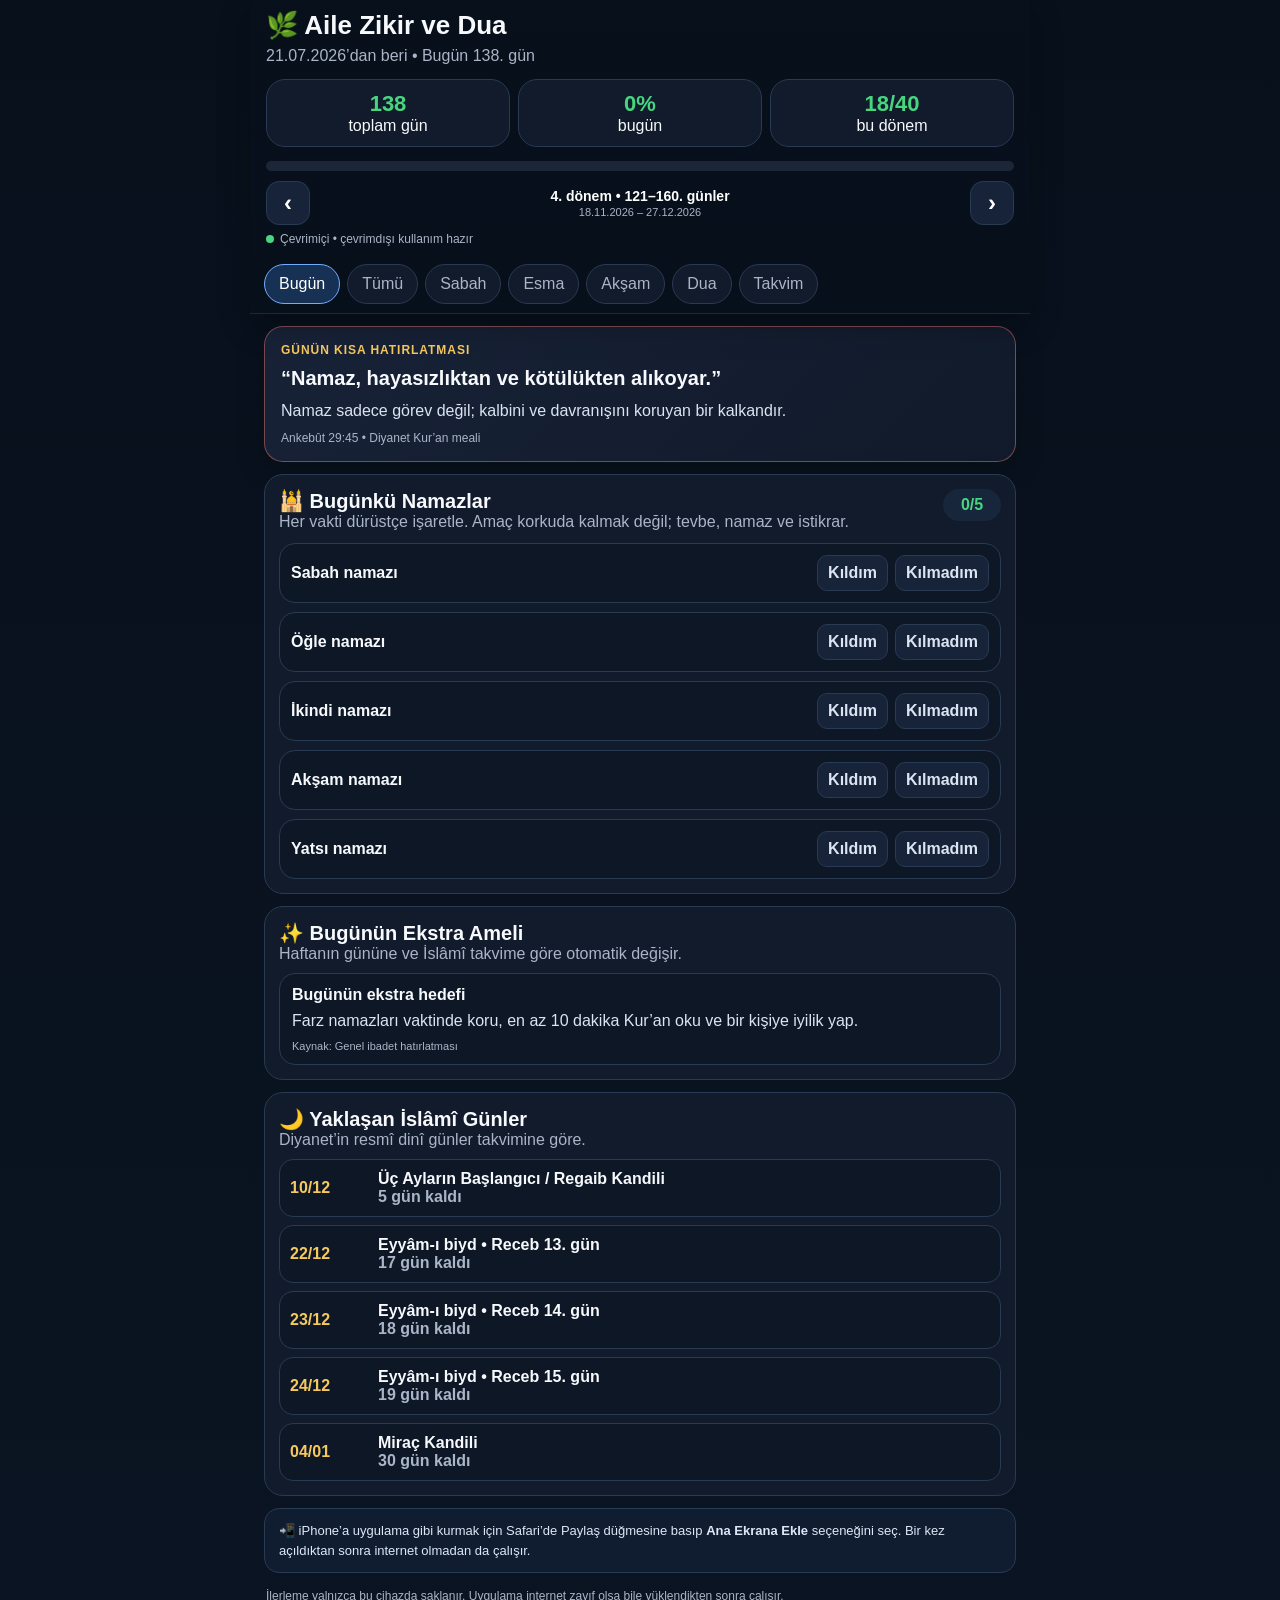
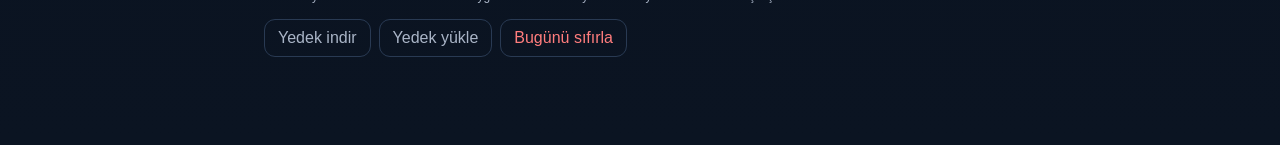
==== commit 85cf2046: "Fix tabs, prayer toggles and daily dashboard [skip ci]" ====
--- a/index.html
+++ b/index.html
@@ -11,7 +11,7 @@
 <link rel="manifest" href="./manifest.webmanifest">
 <link rel="apple-touch-icon" href="./icon.svg">
 <style>
-:root{--bg:#07101b;--card:#111b2b;--card2:#0d1726;--line:#293a53;--text:#f7f9fc;--muted:#aab5c7;--green:#48d57f;--blue:#71adff;--gold:#f6c85e;--red:#ff7d7d}*{box-sizing:border-box}html{scroll-behavior:smooth}body{margin:0;background:linear-gradient(180deg,#07101b,#0b1422);color:var(--text);font-family:-apple-system,BlinkMacSystemFont,"Segoe UI",sans-serif}button{font:inherit}.wrap{max-width:780px;margin:auto;padding:0 14px calc(env(safe-area-inset-bottom) + 88px)}.app-header{position:sticky;top:0;z-index:20;margin:0 -14px;padding:calc(env(safe-area-inset-top) + 8px) 14px 9px;background:linear-gradient(180deg,rgba(7,16,27,.99),rgba(7,16,27,.94));backdrop-filter:blur(18px);-webkit-backdrop-filter:blur(18px);border-bottom:1px solid rgba(113,173,255,.16);box-shadow:0 12px 30px rgba(0,0,0,.22)}.hero{padding:2px 2px 10px;transition:padding .18s}.app-header.compact{padding-top:calc(env(safe-area-inset-top) + 5px);box-shadow:0 8px 24px rgba(0,0,0,.28)}.app-header.compact .hero{padding:0 2px 5px}.app-header.compact .hero h1{font-size:17px;margin:0}.app-header.compact #dates,.app-header.compact .stats,.app-header.compact #network{display:none}.app-header.compact .bar{height:5px;margin-top:6px}.app-header.compact .nav{padding-top:3px}.hero h1{font-size:26px;margin:0 0 6px}.muted{color:var(--muted)}.stats{display:grid;grid-template-columns:repeat(3,1fr);gap:8px;margin:14px 0}.stat,.panel,.card{background:var(--card);border:1px solid var(--line);border-radius:19px}.stat{padding:11px;text-align:center}.stat b{display:block;color:var(--green);font-size:22px}.bar{height:10px;background:#1b2738;border-radius:99px;overflow:hidden}.bar i{display:block;height:100%;width:0;background:linear-gradient(90deg,var(--blue),var(--green));transition:width .25s ease}.nav{padding:7px 0 0}.tabs{display:flex;gap:7px;overflow:auto}.tab{white-space:nowrap;border:1px solid var(--line);background:#111b2b;color:var(--muted);border-radius:99px;padding:10px 14px}.tab.on{color:#fff;border-color:var(--blue);background:#173155}.panel{padding:14px;margin:12px 0}.panel h2{font-size:20px;margin:0 0 8px}.calendar{display:grid;grid-template-columns:repeat(5,1fr);gap:8px;margin-top:12px}.day{border:1px solid var(--line);background:#0d1726;color:var(--muted);border-radius:14px;padding:10px 4px;text-align:center;min-height:62px}.day b{display:block;color:#fff}.day.done{background:#12351f;border-color:#2f8f56;color:#8bf0ad}.day.partial{background:#3a2d11;border-color:#9a7424;color:#ffd879}.day.today{outline:2px solid var(--blue)}.day.future{opacity:.5}.card{padding:15px;margin:12px 0;box-shadow:0 12px 28px rgba(0,0,0,.16);transition:border-color .2s,transform .15s}.card:active{transform:scale(.997)}.card.done{border-color:#25824a;background:#0f2a20}.head{display:flex;gap:10px;align-items:flex-start}.check{font-size:24px}.title{font-weight:850;font-size:18px;flex:1}.target{color:var(--gold);font-size:13px;white-space:nowrap}.when{color:var(--muted);font-size:13px;margin-top:4px}.counter{display:grid;grid-template-columns:58px 1fr 58px;gap:10px;align-items:center;margin-top:13px}.counter button{height:56px;border:0;border-radius:15px;color:#fff;background:#263956;font-size:30px;font-weight:900;touch-action:manipulation}.counter .plus{background:#267848}.count{text-align:center;font-size:28px;font-weight:900}.count small{font-size:14px;color:var(--muted)}details{margin-top:12px;border-top:1px solid var(--line);padding-top:10px}summary{color:var(--blue);font-weight:800;cursor:pointer}.detail h3{font-size:13px;color:var(--gold);margin:13px 0 5px}.detail p{margin:0;line-height:1.6;color:#dde4ef;white-space:pre-line}.arabic{font-family:serif;font-size:24px;line-height:1.9;text-align:right;direction:rtl}.actions{display:flex;gap:8px;flex-wrap:wrap;margin-top:12px}.ghost,.primary{border-radius:11px;padding:9px 13px}.ghost{border:1px solid var(--line);background:transparent;color:var(--muted)}.primary{border:0;background:var(--green);color:#062012;font-weight:850}.danger{color:var(--red)}.bigdua{background:linear-gradient(180deg,#131e30,#0d1726);border:1px solid var(--line);border-radius:20px;padding:16px;line-height:1.7}.bigdua h2{margin:0 0 8px}.bigdua p{white-space:pre-line;margin:0}.notice{font-size:12px;color:var(--muted);margin:16px 2px}.item-progress{height:6px;background:#1d2a3c;border-radius:99px;overflow:hidden;margin-top:11px}.item-progress i{display:block;height:100%;background:linear-gradient(90deg,var(--blue),var(--green));transition:width .2s}.statusline{display:flex;justify-content:space-between;gap:10px;margin-top:7px;color:var(--muted);font-size:12px}.net{display:inline-flex;align-items:center;gap:6px;font-size:12px;color:var(--muted);margin-top:5px}.net:before{content:"";width:8px;height:8px;border-radius:50%;background:var(--green)}.net.offline:before{background:var(--gold)}.install-note{display:none;margin:12px 0;padding:12px 14px;border:1px solid var(--line);border-radius:15px;background:#101d30;color:#dce7f7;font-size:13px;line-height:1.5}.install-note.show{display:block}.daily-word{margin:12px 0;padding:16px;border-radius:19px;border:1px solid rgba(246,200,94,.35);background:linear-gradient(135deg,#182237,#111a2a);box-shadow:0 12px 30px rgba(0,0,0,.18)}.daily-word.warning{border-color:rgba(255,125,125,.45)}.daily-word.hope{border-color:rgba(72,213,127,.45)}.daily-word .eyebrow{font-size:12px;text-transform:uppercase;letter-spacing:.08em;color:var(--gold);font-weight:800}.daily-word .quote{font-size:20px;line-height:1.4;font-weight:850;margin:7px 0}.daily-word .note{color:#dbe4f2;line-height:1.5}.daily-word .ref{margin-top:8px;color:var(--muted);font-size:12px}.section-head{display:flex;align-items:flex-start;justify-content:space-between;gap:12px}.section-head h2{margin:0}.badge{display:inline-flex;align-items:center;justify-content:center;min-width:58px;padding:7px 10px;border-radius:99px;background:#17263a;color:var(--green);font-weight:850}.prayer-grid{display:grid;gap:9px;margin-top:12px}.prayer-row{border:1px solid var(--line);border-radius:16px;padding:11px;background:#0d1726}.prayer-top{display:flex;align-items:center;gap:10px}.prayer-name{font-weight:850;flex:1}.prayer-actions{display:flex;gap:7px}.prayer-actions button{border-radius:10px;padding:8px 10px;border:1px solid var(--line);background:#162338;color:#dbe5f2;font-weight:750}.prayer-actions button.yes.on{background:#176f42;border-color:#2c965d;color:#fff}.prayer-actions button.no.on{background:#4b2026;border-color:#a54652;color:#fff}.prayer-msg{margin-top:8px;padding-top:8px;border-top:1px solid var(--line);font-size:13px;line-height:1.45;color:#d8e0ec}.extra-card{border:1px solid var(--line);border-radius:16px;padding:12px;margin-top:10px;background:#0d1726}.extra-card strong{display:block;font-size:16px;margin-bottom:5px}.extra-card p{margin:0;color:#dbe4f0;line-height:1.5}.extra-card .src{margin-top:7px;color:var(--muted);font-size:11px}.upcoming{display:grid;gap:8px;margin-top:10px}.upcoming-row{display:grid;grid-template-columns:78px 1fr;gap:10px;align-items:center;border:1px solid var(--line);background:#0d1726;border-radius:14px;padding:10px}.upcoming-date{font-weight:850;color:var(--gold)}.upcoming-name{font-weight:750}.continue-note{margin-top:7px;color:#9fe5b6;font-size:12px;font-weight:750}.cycle-nav{display:grid;grid-template-columns:44px 1fr 44px;gap:8px;align-items:center;margin:10px 0 2px}.cycle-nav button,.calendar-nav-btn{height:44px;border:1px solid var(--line);border-radius:13px;background:#162338;color:#fff;font-size:24px;font-weight:900;touch-action:manipulation}.cycle-nav button:disabled,.calendar-nav-btn:disabled{opacity:.28}.cycle-center{text-align:center;min-width:0}.cycle-center b{display:block;font-size:14px;color:#fff}.cycle-center span{display:block;font-size:11px;color:var(--muted);margin-top:2px;white-space:nowrap;overflow:hidden;text-overflow:ellipsis}.calendar-toolbar{display:grid;grid-template-columns:48px 1fr 48px;gap:8px;align-items:center;margin:12px 0}.calendar-range{text-align:center}.calendar-range b{display:block;color:#fff;font-size:15px}.calendar-range span{display:block;color:var(--muted);font-size:12px;margin-top:2px}.family-reminder{display:none;margin:12px 0;padding:15px;border-radius:19px;border:1px solid rgba(246,200,94,.52);background:linear-gradient(135deg,#2e2514,#151d2b);box-shadow:0 12px 28px rgba(0,0,0,.18)}.family-reminder.show{display:block}.family-reminder.today{border-color:rgba(72,213,127,.62);background:linear-gradient(135deg,#103220,#111d2a)}.family-kicker{font-size:12px;font-weight:850;letter-spacing:.07em;text-transform:uppercase;color:var(--gold)}.family-title{font-size:19px;font-weight:900;margin:6px 0}.family-text{color:#dce5f1;line-height:1.5}.family-date{font-size:12px;color:var(--muted);margin-top:7px}.quick-actions{display:grid;grid-template-columns:1fr 1fr;gap:8px;margin:12px 0}.quick-actions button{min-height:46px}.hidden-file{display:none}.hidden{display:none}@media(max-width:430px){.hero h1{font-size:22px}.stats{margin:10px 0}.stat{padding:8px}.stat b{font-size:19px}.tabs{gap:6px}.tab{padding:9px 12px}.app-header{padding-bottom:8px}}
+:root{--bg:#07101b;--card:#111b2b;--card2:#0d1726;--line:#293a53;--text:#f7f9fc;--muted:#aab5c7;--green:#48d57f;--blue:#71adff;--gold:#f6c85e;--red:#ff7d7d}*{box-sizing:border-box}html{scroll-behavior:smooth}body{margin:0;background:linear-gradient(180deg,#07101b,#0b1422);color:var(--text);font-family:-apple-system,BlinkMacSystemFont,"Segoe UI",sans-serif}button{font:inherit}.wrap{max-width:780px;margin:auto;padding:0 14px calc(env(safe-area-inset-bottom) + 88px)}.app-header{position:sticky;top:0;z-index:20;margin:0 -14px;padding:calc(env(safe-area-inset-top) + 8px) 14px 9px;background:linear-gradient(180deg,rgba(7,16,27,.99),rgba(7,16,27,.94));backdrop-filter:blur(18px);-webkit-backdrop-filter:blur(18px);border-bottom:1px solid rgba(113,173,255,.16);box-shadow:0 12px 30px rgba(0,0,0,.22)}.hero{padding:2px 2px 10px;transition:padding .18s}.app-header.compact{padding-top:calc(env(safe-area-inset-top) + 5px);box-shadow:0 8px 24px rgba(0,0,0,.28)}.app-header.compact .hero{padding:0 2px 5px}.app-header.compact .hero h1{font-size:17px;margin:0}.app-header.compact #dates,.app-header.compact .stats,.app-header.compact #network{display:none}.app-header.compact .bar{height:5px;margin-top:6px}.app-header.compact .nav{padding-top:3px}.hero h1{font-size:26px;margin:0 0 6px}.muted{color:var(--muted)}.stats{display:grid;grid-template-columns:repeat(3,1fr);gap:8px;margin:14px 0}.stat,.panel,.card{background:var(--card);border:1px solid var(--line);border-radius:19px}.stat{padding:11px;text-align:center}.stat b{display:block;color:var(--green);font-size:22px}.bar{height:10px;background:#1b2738;border-radius:99px;overflow:hidden}.bar i{display:block;height:100%;width:0;background:linear-gradient(90deg,var(--blue),var(--green));transition:width .25s ease}.nav{padding:7px 0 0}.tabs{display:flex;gap:7px;overflow:auto}.tab{white-space:nowrap;touch-action:manipulation;-webkit-tap-highlight-color:transparent;border:1px solid var(--line);background:#111b2b;color:var(--muted);border-radius:99px;padding:10px 14px}.tab.on{color:#fff;border-color:var(--blue);background:#173155}.panel{padding:14px;margin:12px 0}.panel h2{font-size:20px;margin:0 0 8px}.calendar{display:grid;grid-template-columns:repeat(5,1fr);gap:8px;margin-top:12px}.day{border:1px solid var(--line);background:#0d1726;color:var(--muted);border-radius:14px;padding:10px 4px;text-align:center;min-height:62px}.day b{display:block;color:#fff}.day.done{background:#12351f;border-color:#2f8f56;color:#8bf0ad}.day.partial{background:#3a2d11;border-color:#9a7424;color:#ffd879}.day.today{outline:2px solid var(--blue)}.day.future{opacity:.5}.card{padding:15px;margin:12px 0;box-shadow:0 12px 28px rgba(0,0,0,.16);transition:border-color .2s,transform .15s}.card:active{transform:scale(.997)}.card.done{border-color:#25824a;background:#0f2a20}.head{display:flex;gap:10px;align-items:flex-start}.check{font-size:24px}.title{font-weight:850;font-size:18px;flex:1}.target{color:var(--gold);font-size:13px;white-space:nowrap}.when{color:var(--muted);font-size:13px;margin-top:4px}.counter{display:grid;grid-template-columns:58px 1fr 58px;gap:10px;align-items:center;margin-top:13px}.counter button{height:56px;border:0;border-radius:15px;color:#fff;background:#263956;font-size:30px;font-weight:900;touch-action:manipulation}.counter .plus{background:#267848}.count{text-align:center;font-size:28px;font-weight:900}.count small{font-size:14px;color:var(--muted)}details{margin-top:12px;border-top:1px solid var(--line);padding-top:10px}summary{color:var(--blue);font-weight:800;cursor:pointer}.detail h3{font-size:13px;color:var(--gold);margin:13px 0 5px}.detail p{margin:0;line-height:1.6;color:#dde4ef;white-space:pre-line}.arabic{font-family:serif;font-size:24px;line-height:1.9;text-align:right;direction:rtl}.actions{display:flex;gap:8px;flex-wrap:wrap;margin-top:12px}.ghost,.primary{border-radius:11px;padding:9px 13px}.ghost{border:1px solid var(--line);background:transparent;color:var(--muted)}.primary{border:0;background:var(--green);color:#062012;font-weight:850}.danger{color:var(--red)}.bigdua{background:linear-gradient(180deg,#131e30,#0d1726);border:1px solid var(--line);border-radius:20px;padding:16px;line-height:1.7}.bigdua h2{margin:0 0 8px}.bigdua p{white-space:pre-line;margin:0}.notice{font-size:12px;color:var(--muted);margin:16px 2px}.item-progress{height:6px;background:#1d2a3c;border-radius:99px;overflow:hidden;margin-top:11px}.item-progress i{display:block;height:100%;background:linear-gradient(90deg,var(--blue),var(--green));transition:width .2s}.statusline{display:flex;justify-content:space-between;gap:10px;margin-top:7px;color:var(--muted);font-size:12px}.net{display:inline-flex;align-items:center;gap:6px;font-size:12px;color:var(--muted);margin-top:5px}.net:before{content:"";width:8px;height:8px;border-radius:50%;background:var(--green)}.net.offline:before{background:var(--gold)}.install-note{display:none;margin:12px 0;padding:12px 14px;border:1px solid var(--line);border-radius:15px;background:#101d30;color:#dce7f7;font-size:13px;line-height:1.5}.install-note.show{display:block}.daily-word{margin:12px 0;padding:16px;border-radius:19px;border:1px solid rgba(246,200,94,.35);background:linear-gradient(135deg,#182237,#111a2a);box-shadow:0 12px 30px rgba(0,0,0,.18)}.daily-word.warning{border-color:rgba(255,125,125,.45)}.daily-word.hope{border-color:rgba(72,213,127,.45)}.daily-word .eyebrow{font-size:12px;text-transform:uppercase;letter-spacing:.08em;color:var(--gold);font-weight:800}.daily-word .quote{font-size:20px;line-height:1.4;font-weight:850;margin:7px 0}.daily-word .note{color:#dbe4f2;line-height:1.5}.daily-word .ref{margin-top:8px;color:var(--muted);font-size:12px}.section-head{display:flex;align-items:flex-start;justify-content:space-between;gap:12px}.section-head h2{margin:0}.badge{display:inline-flex;align-items:center;justify-content:center;min-width:58px;padding:7px 10px;border-radius:99px;background:#17263a;color:var(--green);font-weight:850}.prayer-grid{display:grid;gap:9px;margin-top:12px}.prayer-row{border:1px solid var(--line);border-radius:16px;padding:11px;background:#0d1726}.prayer-top{display:flex;align-items:center;gap:10px}.prayer-name{font-weight:850;flex:1}.prayer-actions{display:flex;gap:7px}.prayer-actions button{border-radius:10px;padding:8px 10px;border:1px solid var(--line);background:#162338;color:#dbe5f2;font-weight:750}.prayer-actions button.yes.on{background:#176f42;border-color:#2c965d;color:#fff}.prayer-actions button.no.on{background:#4b2026;border-color:#a54652;color:#fff}.prayer-msg{margin-top:8px;padding-top:8px;border-top:1px solid var(--line);font-size:13px;line-height:1.45;color:#d8e0ec}.extra-card{border:1px solid var(--line);border-radius:16px;padding:12px;margin-top:10px;background:#0d1726}.extra-card strong{display:block;font-size:16px;margin-bottom:5px}.extra-card p{margin:0;color:#dbe4f0;line-height:1.5}.extra-card .src{margin-top:7px;color:var(--muted);font-size:11px}.upcoming{display:grid;gap:8px;margin-top:10px}.upcoming-row{display:grid;grid-template-columns:78px 1fr;gap:10px;align-items:center;border:1px solid var(--line);background:#0d1726;border-radius:14px;padding:10px}.upcoming-date{font-weight:850;color:var(--gold)}.upcoming-name{font-weight:750}.continue-note{margin-top:7px;color:#9fe5b6;font-size:12px;font-weight:750}.cycle-nav{display:grid;grid-template-columns:44px 1fr 44px;gap:8px;align-items:center;margin:10px 0 2px}.cycle-nav button,.calendar-nav-btn{height:44px;border:1px solid var(--line);border-radius:13px;background:#162338;color:#fff;font-size:24px;font-weight:900;touch-action:manipulation}.cycle-nav button:disabled,.calendar-nav-btn:disabled{opacity:.28}.cycle-center{text-align:center;min-width:0}.cycle-center b{display:block;font-size:14px;color:#fff}.cycle-center span{display:block;font-size:11px;color:var(--muted);margin-top:2px;white-space:nowrap;overflow:hidden;text-overflow:ellipsis}.calendar-toolbar{display:grid;grid-template-columns:48px 1fr 48px;gap:8px;align-items:center;margin:12px 0}.calendar-range{text-align:center}.calendar-range b{display:block;color:#fff;font-size:15px}.calendar-range span{display:block;color:var(--muted);font-size:12px;margin-top:2px}.family-reminder{display:none;margin:12px 0;padding:15px;border-radius:19px;border:1px solid rgba(246,200,94,.52);background:linear-gradient(135deg,#2e2514,#151d2b);box-shadow:0 12px 28px rgba(0,0,0,.18)}.family-reminder.show{display:block}.family-reminder.today{border-color:rgba(72,213,127,.62);background:linear-gradient(135deg,#103220,#111d2a)}.family-kicker{font-size:12px;font-weight:850;letter-spacing:.07em;text-transform:uppercase;color:var(--gold)}.family-title{font-size:19px;font-weight:900;margin:6px 0}.family-text{color:#dce5f1;line-height:1.5}.family-date{font-size:12px;color:var(--muted);margin-top:7px}.quick-actions{display:grid;grid-template-columns:1fr 1fr;gap:8px;margin:12px 0}.quick-actions button{min-height:46px}.hidden-file{display:none}.hidden{display:none}@media(max-width:430px){.hero h1{font-size:22px}.stats{margin:10px 0}.stat{padding:8px}.stat b{font-size:19px}.tabs{gap:6px}.tab{padding:9px 12px}.app-header{padding-bottom:8px}}
 </style>
 </head>
 <body>
@@ -109,11 +109,12 @@
 const dayDiff=(a,b)=>Math.round((new Date(b+'T00:00:00')-new Date(a+'T00:00:00'))/86400000);
 function renderFamilyReminder(){let el=$('#familyReminder'),now=new Date();let md=d=>`${String(d.getMonth()+1).padStart(2,'0')}-${String(d.getDate()).padStart(2,'0')}`;let todayMd=md(now),tomorrow=new Date(now.getFullYear(),now.getMonth(),now.getDate()+1),tomorrowMd=md(tomorrow);let today=FAMILY_BIRTHDAYS.find(x=>x.dob.slice(5)===todayMd),next=FAMILY_BIRTHDAYS.find(x=>x.dob.slice(5)===tomorrowMd);el.className='family-reminder';if(today){let age=now.getFullYear()-Number(today.dob.slice(0,4)),d=new Date(today.dob+'T00:00:00');el.classList.add('show','today');el.innerHTML=`<div class="family-kicker">🎉 Bugün doğum günü</div><div class="family-title">Bugün ${today.name}’ın doğum günü!</div><div class="family-text">Allah sağlık, afiyet, iman, hayırlı ve bereketli bir ömür nasip etsin. Bugün aramayı, yazmayı ve güzel bir dua etmeyi unutmayın. 🤲</div><div class="family-date">${d.toLocaleDateString('tr-TR',{day:'2-digit',month:'long'})} • ${age}. yaş</div>`;return}if(next){let d=new Date(next.dob+'T00:00:00');el.classList.add('show');el.innerHTML=`<div class="family-kicker">🎁 Yarın unutma</div><div class="family-title">Yarın ${next.name}’ın doğum günü</div><div class="family-text">Bir gün önceden hatırlatma: mesajını, aramanı veya hediyeni hazırla. Yarın aileden kimse unutmasın.</div><div class="family-date">${d.toLocaleDateString('tr-TR',{day:'2-digit',month:'long'})} • Doğum ${d.toLocaleDateString('tr-TR')}</div>`;return}el.innerHTML=''}
 function renderDailyWord(){let i=Math.abs(Math.floor((new Date(dateKey()+'T00:00:00')-new Date('2026-08-30T00:00:00'))/86400000))%DAILY_WORDS.length,w=DAILY_WORDS[i];let el=$('#dailyWord');el.className='daily-word '+w.tone;el.innerHTML=`<div class="eyebrow">Günün kısa hatırlatması</div><div class="quote">${w.quote}</div><div class="note">${w.note}</div><div class="ref">${w.ref} • Diyanet Kur’an meali</div>`}
-function renderPrayers(){let s=state(),done=PRAYERS.filter(n=>s.prayers[n]==='yes').length;$('#prayerScore').textContent=done+'/5';$('#prayerList').innerHTML=PRAYERS.map(n=>{let v=s.prayers[n]||'';let msg=v==='yes'?'Elhamdülillah. Aferin — en azından çocukların için ibadeti yaşayarak gösteren hayırlı bir anne/baba olmaya devam et inşaallah.':v==='no'?'⚠️ Namaz müminlere vakitleri belli bir farzdır (Nisâ 4:103). Bu vakti hafife alma; tevbe et, mümkün olanı telafi et ve sıradaki namazı mutlaka koru.':'';return `<div class="prayer-row"><div class="prayer-top"><div class="prayer-name">${n} namazı</div><div class="prayer-actions"><button class="yes ${v==='yes'?'on':''}" data-prayer="${n}" data-v="yes">Kıldım</button><button class="no ${v==='no'?'on':''}" data-prayer="${n}" data-v="no">Kılmadım</button></div></div>${msg?`<div class="prayer-msg">${msg}</div>`:''}</div>`}).join('');document.querySelectorAll('[data-prayer]').forEach(b=>b.onclick=()=>{state().prayers[b.dataset.prayer]=b.dataset.v;save();renderPrayers()})}
+function renderPrayers(){let s=state(),done=PRAYERS.filter(n=>s.prayers[n]==='yes').length;$('#prayerScore').textContent=done+'/5';$('#prayerList').innerHTML=PRAYERS.map(n=>{let v=s.prayers[n]||'';let msg=v==='yes'?'Elhamdülillah. Aferin — en azından çocukların için ibadeti yaşayarak gösteren hayırlı bir anne/baba olmaya devam et inşaallah.':v==='no'?'⚠️ Namaz müminlere vakitleri belli bir farzdır (Nisâ 4:103). Bu vakti hafife alma; tevbe et, mümkün olanı telafi et ve sıradaki namazı mutlaka koru.':'';return `<div class="prayer-row"><div class="prayer-top"><div class="prayer-name">${n} namazı</div><div class="prayer-actions"><button class="yes ${v==='yes'?'on':''}" data-prayer="${n}" data-v="yes">Kıldım</button><button class="no ${v==='no'?'on':''}" data-prayer="${n}" data-v="no">Kılmadım</button></div></div>${msg?`<div class="prayer-msg">${msg}</div>`:''}</div>`}).join('');document.querySelectorAll('[data-prayer]').forEach(b=>b.onclick=()=>{let ps=state().prayers,key=b.dataset.prayer,val=b.dataset.v;ps[key]=ps[key]===val?'':val;save();renderPrayers();updateStats()})}
 function getWhiteDays(){let out=[];for(const [start,name] of HIJRI_MONTH_STARTS){if(name==='Ramazan')continue;for(let n=13;n<=15;n++){let d=new Date(start+'T00:00:00');d.setDate(d.getDate()+n-1);out.push({date:dateKey(d),name:`Eyyâm-ı biyd • ${name} ${n}. gün`,action:'Nafile oruç tavsiye edilmiştir. İmkân ve sağlık durumuna göre değerlendirebilirsin.'})}}return out}
 function renderIslamicExtras(){let today=dateKey(),dow=new Date(today+'T12:00:00').getDay(),extras=[];let event=ISLAMIC_EVENTS.find(e=>e[0]===today);if(event)extras.push({title:event[1],text:event[2],src:'Diyanet resmî dinî günler takvimi'});let wd=getWhiteDays().find(x=>x.date===today);if(wd)extras.push({title:wd.name,text:wd.action,src:'Diyanet Din İşleri Yüksek Kurulu • Eyyâm-ı biyd'});if(dow===1||dow===4)extras.push({title:'Nafile oruç günü',text:'Peygamberimiz (s.a.s.) pazartesi ve perşembe günleri oruç tutardı. İmkânın varsa bugün nafile oruç için güzel bir fırsat.',src:'Diyanet İlmihal • Pazartesi-Perşembe orucu'});if(dow===0)extras.push({title:'Yarın Pazartesi',text:'Bu akşam niyetini hazırla. Pazartesi nafile orucu, Peygamberimizin uygulamalarındandır.',src:'Diyanet • Pazartesi orucu'});if(dow===3)extras.push({title:'Yarın Perşembe',text:'Bu akşam niyetini hazırla. Amellerin arz edildiği günlerde oruçlu olmayı tercih ettiğine dair rivayet vardır.',src:'Diyanet İlmihal • Pazartesi-Perşembe orucu'});if(dow===5)extras.push({title:'Cuma günü',text:'Cuma namazı yükümlülüğün varsa hazırlan; ayrıca Peygamberimize salavatı artır.',src:'Cuma 62:9 • Diyanet'});if(!extras.length)extras.push({title:'Bugünün ekstra hedefi',text:'Farz namazları vaktinde koru, en az 10 dakika Kur’an oku ve bir kişiye iyilik yap.',src:'Genel ibadet hatırlatması'});$('#extraList').innerHTML=extras.map(x=>`<div class="extra-card"><strong>${x.title}</strong><p>${x.text}</p><div class="src">Kaynak: ${x.src}</div></div>`).join('');let combined=[...ISLAMIC_EVENTS.map(e=>({date:e[0],name:e[1]})),...getWhiteDays().map(x=>({date:x.date,name:x.name}))].filter(x=>x.date>today).sort((a,b)=>a.date.localeCompare(b.date)).slice(0,5);$('#upcomingList').innerHTML=combined.map(x=>`<div class="upcoming-row"><div class="upcoming-date">${new Date(x.date+'T00:00:00').toLocaleDateString('tr-TR',{day:'2-digit',month:'2-digit'})}</div><div class="upcoming-name">${x.name}<div class="muted">${dayDiff(today,x.date)} gün kaldı</div></div></div>`).join('')}
-let store={};try{store=JSON.parse(localStorage.getItem(KEY)||'{}')}catch(e){store={}}let filter='Tümü';const groups=['Tümü','Sabah','Esma','Akşam','Dua','Takvim'];const $=s=>document.querySelector(s);const dateKey=(d=new Date())=>d.toLocaleDateString('en-CA');const save=()=>localStorage.setItem(KEY,JSON.stringify(store));const START_UTC=Date.UTC(2026,6,21);const totalDay=()=>{let n=new Date();return Math.max(1,Math.floor((Date.UTC(n.getFullYear(),n.getMonth(),n.getDate())-START_UTC)/86400000)+1)};const currentDay=()=>Math.min(DAYS,totalDay());let calendarPage=Math.max(0,Math.floor((totalDay()-1)/40));function state(k=dateKey()){store[k]??={counts:{},manual:0,family:false,prayers:{}};store[k].counts??={};store[k].prayers??={};return store[k]}function dayDate(i){let d=new Date(START);d.setDate(d.getDate()+i);return d}function dayStatus(k){let s=state(k);let done=ITEMS.filter(x=>(s.counts[x.id]||0)>=x.target).length;let auto=(done===ITEMS.length&&s.family)?2:(done>0||s.family)?1:0;return Math.max(auto,s.manual||0)}function renderTabs(){$('#tabs').innerHTML=groups.map(g=>`<button class="tab ${g===filter?'on':''}" data-g="${g}">${g}</button>`).join('');document.querySelectorAll('.tab').forEach(b=>b.onclick=()=>{filter=b.dataset.g;render()})}function bindCalendarNav(){document.querySelectorAll('[data-cal],[data-cycle]').forEach(b=>{let dir=b.dataset.cal||b.dataset.cycle;b.disabled=dir==='prev'&&calendarPage===0;b.onclick=()=>{calendarPage=dir==='prev'?Math.max(0,calendarPage-1):calendarPage+1;renderCalendar();renderCycleNav();if(b.dataset.cal)document.querySelector('#calendarPanel').scrollIntoView({behavior:'smooth',block:'start'})}})}function renderCycleNav(){let startNo=calendarPage*40+1,endNo=startNo+39,startDate=dayDate(startNo-1),endDate=dayDate(endNo-1),period=calendarPage+1;$('#cycleNav').innerHTML=`<button data-cycle="prev" aria-label="Önceki dönem">‹</button><div class="cycle-center"><b>${period}. dönem • ${startNo}–${endNo}. günler</b><span>${startDate.toLocaleDateString('tr-TR')} – ${endDate.toLocaleDateString('tr-TR')}</span></div><button data-cycle="next" aria-label="Sonraki dönem">›</button>`;bindCalendarNav()}function renderCalendar(){let today=dateKey(),startIndex=calendarPage*40,startNo=startIndex+1,endNo=startNo+39,startDate=dayDate(startIndex),endDate=dayDate(startIndex+39);$('#calendarTitle').textContent=calendarPage===0?'📅 1–40. Günler':'📅 Devam Takvimi';$('#calendarRange').innerHTML=`<b>${startNo}–${endNo}. günler</b><span>${startDate.toLocaleDateString('tr-TR')} – ${endDate.toLocaleDateString('tr-TR')}</span>`;$('#calendarBottomRange').textContent=`${startNo}–${endNo}. günler`;$('#challengeStatus').textContent=`Bugün başlangıçtan beri ${totalDay()}. gün. Bu sayfa ${startNo}–${endNo}. günleri gösteriyor.`;$('#calendar').innerHTML=Array.from({length:40},(_,i)=>{let absoluteIndex=startIndex+i,d=dayDate(absoluteIndex),k=dateKey(d),st=dayStatus(k),future=absoluteIndex+1>totalDay();return `<button class="day ${st===2?'done':st===1?'partial':''} ${k===today?'today':''} ${future?'future':''}" data-day="${k}"><b>${absoluteIndex+1}. gün</b>${d.toLocaleDateString('tr-TR',{day:'2-digit',month:'2-digit'})}<br>${st===2?'✓ Tamam':st===1?'◐ Kısmi':'○ Boş'}</button>`}).join('');document.querySelectorAll('[data-day]').forEach(b=>b.onclick=()=>{let x=state(b.dataset.day);x.manual=((x.manual||0)+1)%3;save();renderCalendar();updateStats()});bindCalendarNav()}function updateStats(){let st=state(),done=ITEMS.filter(x=>(st.counts[x.id]||0)>=x.target).length,p=Math.round((ITEMS.reduce((sum,x)=>sum+Math.min((st.counts[x.id]||0)/x.target,1),0)+(st.family?1:0))/(ITEMS.length+1)*100);$('#pct').textContent=p+'%';$('#bar').style.width=p+'%';let cycleDay=((totalDay()-1)%40)+1;$('#completedDays').textContent=cycleDay+'/40';$('#dayNo').textContent=totalDay();document.title=p+'% • Zikir40'}function render(){renderTabs();renderCalendar();let d=currentDay();$('#dates').textContent=`21.07.2026’dan beri • Bugün ${totalDay()}. gün`;renderCycleNav();$('#calendarPanel').classList.toggle('hidden',filter!=='Tümü'&&filter!=='Takvim');$('#familyDua').classList.toggle('hidden',filter!=='Tümü'&&filter!=='Dua');let openItems=new Set([...document.querySelectorAll('#list .card details[open]')].map(d=>d.closest('.card')?.dataset.item).filter(Boolean));let visible=filter==='Takvim'?[]:ITEMS.filter(x=>filter==='Tümü'||x.group===filter),st=state();$('#list').innerHTML=visible.map(x=>{let c=st.counts[x.id]||0,done=c>=x.target;return `<article data-item="${x.id}" class="card ${done?'done':''}"><div class="head"><div class="check">${done?'✅':'⬜'}</div><div class="title">${x.name}<div class="when">${x.when}</div></div><div class="target">Hedef ${x.target}</div></div><div class="counter"><button data-id="${x.id}" data-d="-1">−</button><div class="count">${c} <small>/ ${x.target}</small></div><button class="plus" data-id="${x.id}" data-d="1">+</button></div><div class="item-progress"><i style="width:${Math.round(Math.min(c/x.target,1)*100)}%"></i></div><div class="statusline"><span>${Math.round(Math.min(c/x.target,1)*100)}% tamamlandı</span><span>${Math.max(x.target-c,0)} kaldı</span></div><details ${openItems.has(x.id)?'open':''}><summary>Okunuşu, anlamı ve tam metin</summary><div class="detail">${x.arabic?`<h3>ARAPÇA</h3><p class="arabic">${x.arabic}</p>`:''}<h3>OKUNUŞU</h3><p>${x.reading}</p><h3>ANLAMI</h3><p>${x.meaning}</p></div></details><div class="actions"><button class="ghost" data-zero="${x.id}">Sıfırla</button><button class="ghost" data-complete="${x.id}">Tamamla</button></div></article>`}).join('');document.querySelectorAll('[data-d]').forEach(b=>b.onclick=()=>{let x=ITEMS.find(i=>i.id===b.dataset.id),v=(state().counts[x.id]||0)+Number(b.dataset.d);state().counts[x.id]=Math.max(0,Math.min(x.target,v));save();render()});document.querySelectorAll('[data-zero]').forEach(b=>b.onclick=()=>{state().counts[b.dataset.zero]=0;save();render()});document.querySelectorAll('[data-complete]').forEach(b=>b.onclick=()=>{let x=ITEMS.find(i=>i.id===b.dataset.complete);state().counts[x.id]=x.target;save();render()});$('#familyText').textContent=FAMILY_DUA;$('#familyDone').textContent=state().family?'✅ Bugün okundu':'Bugün okudum';renderDailyWord();renderFamilyReminder();renderPrayers();renderIslamicExtras();updateStats()}$('#familyDone').onclick=()=>{state().family=!state().family;save();render()};$('#resetDay').onclick=()=>{if(confirm('Bugünün tüm sayaçları ve aile duası sıfırlansın mı?')){store[dateKey()]={counts:{},manual:0,family:false,prayers:{}};save();render()}};$('#export').onclick=()=>{let a=document.createElement('a');a.href=URL.createObjectURL(new Blob([JSON.stringify(store,null,2)],{type:'application/json'}));a.download='zikir40-yedek.json';a.click()};$('#completeAll').onclick=()=>{if(confirm('Bugünün bütün zikirleri ve aile duası tamamlandı olarak işaretlensin mi?')){let s=state();ITEMS.forEach(x=>s.counts[x.id]=x.target);s.family=true;save();render()}};$('#topBtn').onclick=()=>scrollTo({top:0,behavior:'smooth'});$('#importBtn').onclick=()=>$('#importFile').click();$('#importFile').onchange=e=>{let f=e.target.files?.[0];if(!f)return;let r=new FileReader();r.onload=()=>{try{let data=JSON.parse(r.result);if(!data||typeof data!=='object')throw Error();if(confirm('Mevcut ilerleme yedekteki verilerle değiştirilsin mi?')){store=data;save();render()}}catch{alert('Bu dosya geçerli bir Zikir40 yedeği değil.')}};r.readAsText(f)};render();
-const networkEl=$('#network'),installNote=$('#installNote');function setNetwork(){const off=!navigator.onLine;networkEl.classList.toggle('offline',off);networkEl.textContent=off?'Çevrimdışı • tüm veriler cihazda':'Çevrimiçi • çevrimdışı kullanım hazır'}addEventListener('online',setNetwork);addEventListener('offline',setNetwork);setNetwork();let ticking=false;function compactHeader(){if(!ticking){requestAnimationFrame(()=>{$('.app-header').classList.toggle('compact',scrollY>55);ticking=false});ticking=true}}addEventListener('scroll',compactHeader,{passive:true});compactHeader();if(!navigator.standalone)installNote.classList.add('show');if('serviceWorker'in navigator){navigator.serviceWorker.register('./sw.js?v=11').then(r=>r.update()).catch(()=>{})}
+let store={};try{store=JSON.parse(localStorage.getItem(KEY)||'{}')}catch(e){store={}}let filter='Bugün';const groups=['Bugün','Tümü','Sabah','Esma','Akşam','Dua','Takvim'];const $=s=>document.querySelector(s);const dateKey=(d=new Date())=>d.toLocaleDateString('en-CA');const save=()=>localStorage.setItem(KEY,JSON.stringify(store));const START_UTC=Date.UTC(2026,6,21);const totalDay=()=>{let n=new Date();return Math.max(1,Math.floor((Date.UTC(n.getFullYear(),n.getMonth(),n.getDate())-START_UTC)/86400000)+1)};const currentDay=()=>Math.min(DAYS,totalDay());let calendarPage=Math.max(0,Math.floor((totalDay()-1)/40));function state(k=dateKey()){store[k]??={counts:{},manual:0,family:false,prayers:{}};store[k].counts??={};store[k].prayers??={};return store[k]}function dayDate(i){let d=new Date(START);d.setDate(d.getDate()+i);return d}function dayStatus(k){let s=state(k);let done=ITEMS.filter(x=>(s.counts[x.id]||0)>=x.target).length;let auto=(done===ITEMS.length&&s.family)?2:(done>0||s.family)?1:0;return Math.max(auto,s.manual||0)}function renderTabs(){$('#tabs').innerHTML=groups.map(g=>`<button class="tab ${g===filter?'on':''}" data-g="${g}" aria-pressed="${g===filter}">${g}</button>`).join('');document.querySelectorAll('.tab').forEach(b=>b.onclick=()=>{if(filter===b.dataset.g)return;filter=b.dataset.g;render();requestAnimationFrame(()=>{let active=document.querySelector(`.tab[data-g="${filter}"]`);if(active)active.scrollIntoView({behavior:'smooth',block:'nearest',inline:'center'})})})}function bindCalendarNav(){document.querySelectorAll('[data-cal],[data-cycle]').forEach(b=>{let dir=b.dataset.cal||b.dataset.cycle;b.disabled=dir==='prev'&&calendarPage===0;b.onclick=()=>{calendarPage=dir==='prev'?Math.max(0,calendarPage-1):calendarPage+1;renderCalendar();renderCycleNav();if(b.dataset.cal)document.querySelector('#calendarPanel').scrollIntoView({behavior:'smooth',block:'start'})}})}function renderCycleNav(){let startNo=calendarPage*40+1,endNo=startNo+39,startDate=dayDate(startNo-1),endDate=dayDate(endNo-1),period=calendarPage+1;$('#cycleNav').innerHTML=`<button data-cycle="prev" aria-label="Önceki dönem">‹</button><div class="cycle-center"><b>${period}. dönem • ${startNo}–${endNo}. günler</b><span>${startDate.toLocaleDateString('tr-TR')} – ${endDate.toLocaleDateString('tr-TR')}</span></div><button data-cycle="next" aria-label="Sonraki dönem">›</button>`;bindCalendarNav()}function renderCalendar(){let today=dateKey(),startIndex=calendarPage*40,startNo=startIndex+1,endNo=startNo+39,startDate=dayDate(startIndex),endDate=dayDate(startIndex+39);$('#calendarTitle').textContent=calendarPage===0?'📅 1–40. Günler':'📅 Devam Takvimi';$('#calendarRange').innerHTML=`<b>${startNo}–${endNo}. günler</b><span>${startDate.toLocaleDateString('tr-TR')} – ${endDate.toLocaleDateString('tr-TR')}</span>`;$('#calendarBottomRange').textContent=`${startNo}–${endNo}. günler`;$('#challengeStatus').textContent=`Bugün başlangıçtan beri ${totalDay()}. gün. Bu sayfa ${startNo}–${endNo}. günleri gösteriyor.`;$('#calendar').innerHTML=Array.from({length:40},(_,i)=>{let absoluteIndex=startIndex+i,d=dayDate(absoluteIndex),k=dateKey(d),st=dayStatus(k),future=absoluteIndex+1>totalDay();return `<button class="day ${st===2?'done':st===1?'partial':''} ${k===today?'today':''} ${future?'future':''}" data-day="${k}"><b>${absoluteIndex+1}. gün</b>${d.toLocaleDateString('tr-TR',{day:'2-digit',month:'2-digit'})}<br>${st===2?'✓ Tamam':st===1?'◐ Kısmi':'○ Boş'}</button>`}).join('');document.querySelectorAll('[data-day]').forEach(b=>b.onclick=()=>{let x=state(b.dataset.day);x.manual=((x.manual||0)+1)%3;save();renderCalendar();updateStats()});bindCalendarNav()}function updateStats(){let st=state(),done=ITEMS.filter(x=>(st.counts[x.id]||0)>=x.target).length,p=Math.round((ITEMS.reduce((sum,x)=>sum+Math.min((st.counts[x.id]||0)/x.target,1),0)+(st.family?1:0)+PRAYERS.filter(n=>st.prayers[n]==='yes').length)/(ITEMS.length+1+PRAYERS.length)*100);$('#pct').textContent=p+'%';$('#bar').style.width=p+'%';let cycleDay=((totalDay()-1)%40)+1;$('#completedDays').textContent=cycleDay+'/40';$('#dayNo').textContent=totalDay();document.title=p+'% • Zikir40'}function applyView(){let today=filter==='Bugün';['#dailyWord','#familyReminder','#prayerPanel','#extraToday','#upcomingPanel'].forEach(sel=>{let el=$(sel);if(el)el.classList.toggle('hidden',!today)});let install=$('#installNote');if(install)install.classList.toggle('hidden',!today);let qa=document.querySelector('.quick-actions');if(qa)qa.classList.toggle('hidden',filter!=='Tümü');$('#calendarPanel').classList.toggle('hidden',filter!=='Takvim');$('#familyDua').classList.toggle('hidden',filter!=='Tümü'&&filter!=='Dua')}
+function render(){renderTabs();renderCalendar();let d=currentDay();$('#dates').textContent=`21.07.2026’dan beri • Bugün ${totalDay()}. gün`;renderCycleNav();let openItems=new Set([...document.querySelectorAll('#list .card details[open]')].map(d=>d.closest('.card')?.dataset.item).filter(Boolean));let visible=(filter==='Bugün'||filter==='Takvim')?[]:ITEMS.filter(x=>filter==='Tümü'||x.group===filter),st=state();$('#list').innerHTML=visible.map(x=>{let c=st.counts[x.id]||0,done=c>=x.target;return `<article data-item="${x.id}" class="card ${done?'done':''}"><div class="head"><div class="check">${done?'✅':'⬜'}</div><div class="title">${x.name}<div class="when">${x.when}</div></div><div class="target">Hedef ${x.target}</div></div><div class="counter"><button data-id="${x.id}" data-d="-1">−</button><div class="count">${c} <small>/ ${x.target}</small></div><button class="plus" data-id="${x.id}" data-d="1">+</button></div><div class="item-progress"><i style="width:${Math.round(Math.min(c/x.target,1)*100)}%"></i></div><div class="statusline"><span>${Math.round(Math.min(c/x.target,1)*100)}% tamamlandı</span><span>${Math.max(x.target-c,0)} kaldı</span></div><details ${openItems.has(x.id)?'open':''}><summary>Okunuşu, anlamı ve tam metin</summary><div class="detail">${x.arabic?`<h3>ARAPÇA</h3><p class="arabic">${x.arabic}</p>`:''}<h3>OKUNUŞU</h3><p>${x.reading}</p><h3>ANLAMI</h3><p>${x.meaning}</p></div></details><div class="actions"><button class="ghost" data-zero="${x.id}">Sıfırla</button><button class="ghost" data-complete="${x.id}">Tamamla</button></div></article>`}).join('');document.querySelectorAll('[data-d]').forEach(b=>b.onclick=()=>{let x=ITEMS.find(i=>i.id===b.dataset.id),v=(state().counts[x.id]||0)+Number(b.dataset.d);state().counts[x.id]=Math.max(0,Math.min(x.target,v));save();render()});document.querySelectorAll('[data-zero]').forEach(b=>b.onclick=()=>{state().counts[b.dataset.zero]=0;save();render()});document.querySelectorAll('[data-complete]').forEach(b=>b.onclick=()=>{let x=ITEMS.find(i=>i.id===b.dataset.complete);state().counts[x.id]=x.target;save();render()});$('#familyText').textContent=FAMILY_DUA;$('#familyDone').textContent=state().family?'✅ Bugün okundu':'Bugün okudum';renderDailyWord();renderFamilyReminder();renderPrayers();renderIslamicExtras();applyView();updateStats()}$('#familyDone').onclick=()=>{state().family=!state().family;save();render()};$('#resetDay').onclick=()=>{if(confirm('Bugünün tüm sayaçları ve aile duası sıfırlansın mı?')){store[dateKey()]={counts:{},manual:0,family:false,prayers:{}};save();render()}};$('#export').onclick=()=>{let a=document.createElement('a');a.href=URL.createObjectURL(new Blob([JSON.stringify(store,null,2)],{type:'application/json'}));a.download='zikir40-yedek.json';a.click()};$('#completeAll').onclick=()=>{if(confirm('Bugünün bütün zikirleri ve aile duası tamamlandı olarak işaretlensin mi?')){let s=state();ITEMS.forEach(x=>s.counts[x.id]=x.target);PRAYERS.forEach(n=>s.prayers[n]='yes');s.family=true;save();render()}};$('#topBtn').onclick=()=>scrollTo({top:0,behavior:'smooth'});$('#importBtn').onclick=()=>$('#importFile').click();$('#importFile').onchange=e=>{let f=e.target.files?.[0];if(!f)return;let r=new FileReader();r.onload=()=>{try{let data=JSON.parse(r.result);if(!data||typeof data!=='object')throw Error();if(confirm('Mevcut ilerleme yedekteki verilerle değiştirilsin mi?')){store=data;save();render()}}catch{alert('Bu dosya geçerli bir Zikir40 yedeği değil.')}};r.readAsText(f)};render();
+const networkEl=$('#network'),installNote=$('#installNote');function setNetwork(){const off=!navigator.onLine;networkEl.classList.toggle('offline',off);networkEl.textContent=off?'Çevrimdışı • tüm veriler cihazda':'Çevrimiçi • çevrimdışı kullanım hazır'}addEventListener('online',setNetwork);addEventListener('offline',setNetwork);setNetwork();let ticking=false;function compactHeader(){if(!ticking){requestAnimationFrame(()=>{$('.app-header').classList.toggle('compact',scrollY>55);ticking=false});ticking=true}}addEventListener('scroll',compactHeader,{passive:true});compactHeader();if(!navigator.standalone)installNote.classList.add('show');if('serviceWorker'in navigator){navigator.serviceWorker.register('./sw.js?v=12').then(r=>r.update()).catch(()=>{})}
 </script>
 </body>
 </html>
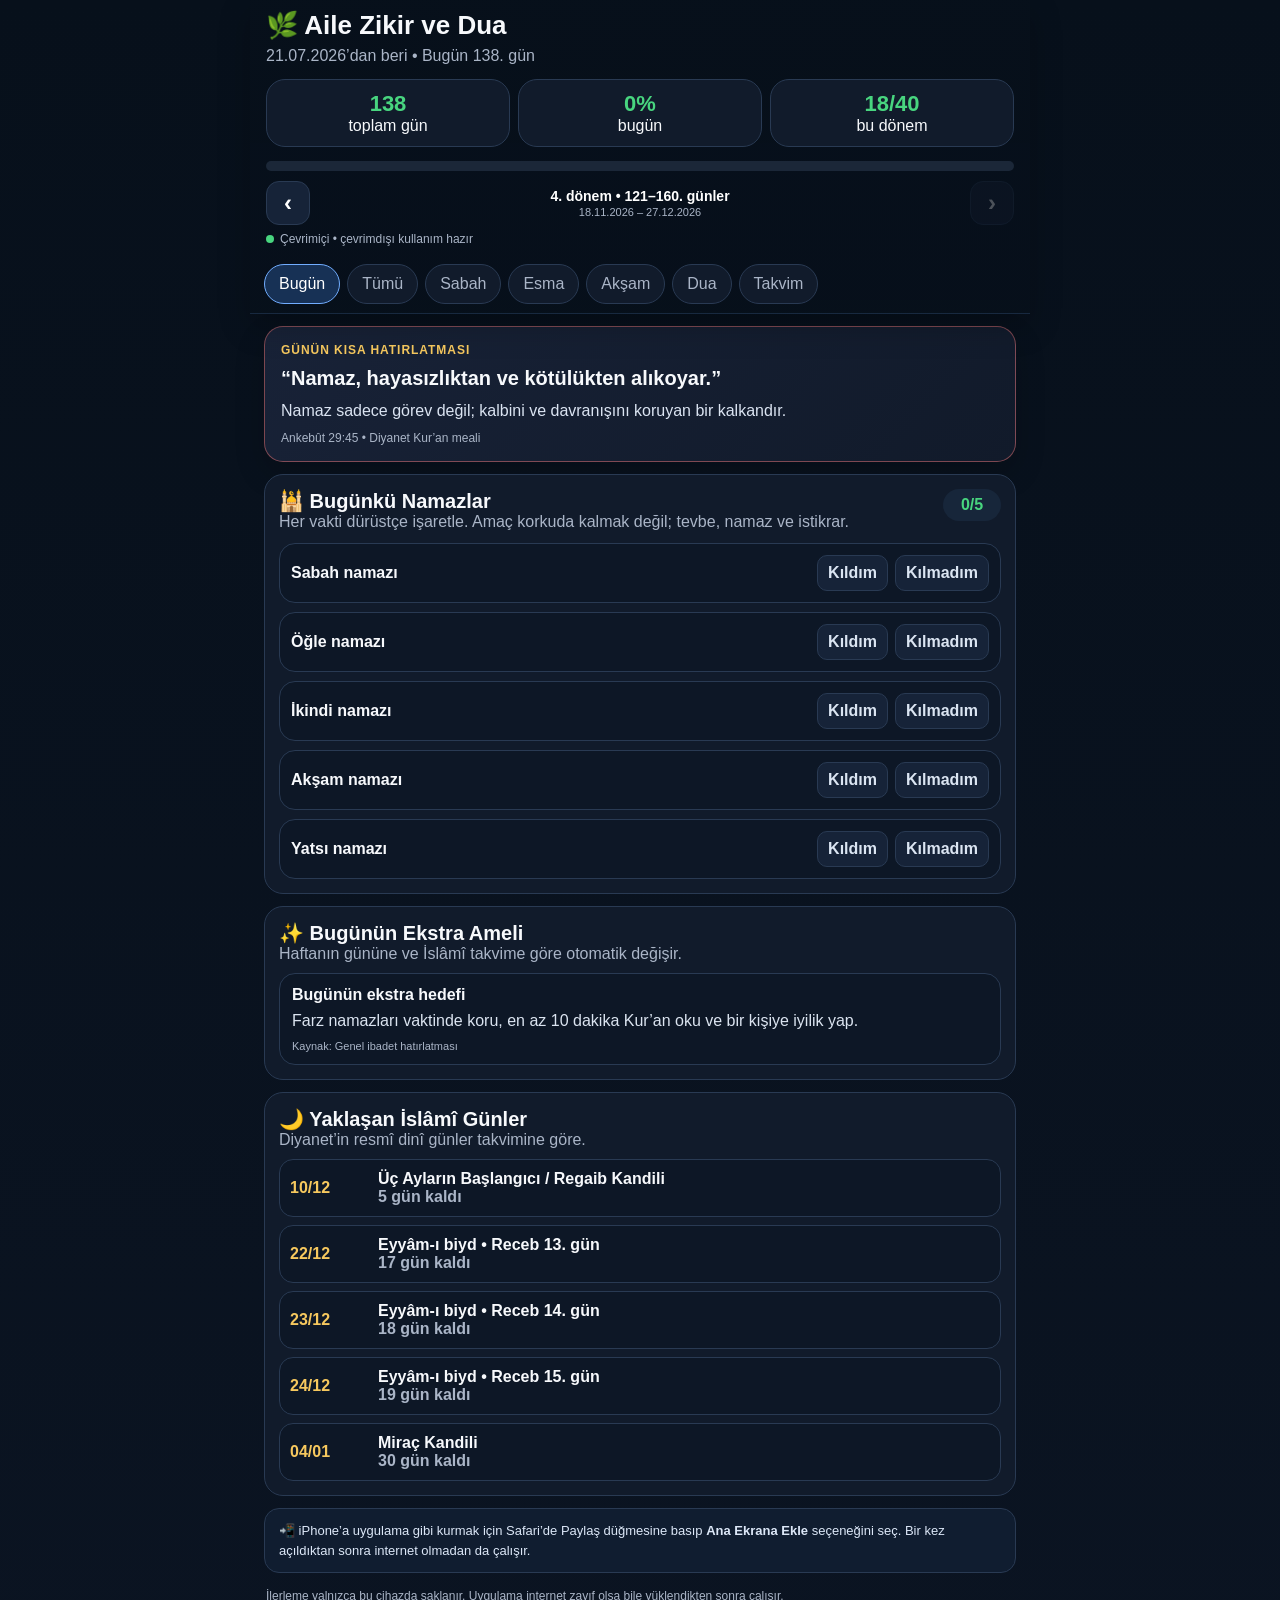
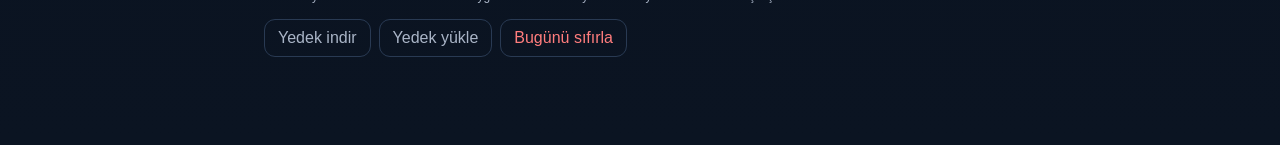
==== commit 559e1e56: "Limit calendar navigation to current period [skip ci]" ====
--- a/index.html
+++ b/index.html
@@ -11,7 +11,7 @@
 <link rel="manifest" href="./manifest.webmanifest">
 <link rel="apple-touch-icon" href="./icon.svg">
 <style>
-:root{--bg:#07101b;--card:#111b2b;--card2:#0d1726;--line:#293a53;--text:#f7f9fc;--muted:#aab5c7;--green:#48d57f;--blue:#71adff;--gold:#f6c85e;--red:#ff7d7d}*{box-sizing:border-box}html{scroll-behavior:smooth}body{margin:0;background:linear-gradient(180deg,#07101b,#0b1422);color:var(--text);font-family:-apple-system,BlinkMacSystemFont,"Segoe UI",sans-serif}button{font:inherit}.wrap{max-width:780px;margin:auto;padding:0 14px calc(env(safe-area-inset-bottom) + 88px)}.app-header{position:sticky;top:0;z-index:20;margin:0 -14px;padding:calc(env(safe-area-inset-top) + 8px) 14px 9px;background:linear-gradient(180deg,rgba(7,16,27,.99),rgba(7,16,27,.94));backdrop-filter:blur(18px);-webkit-backdrop-filter:blur(18px);border-bottom:1px solid rgba(113,173,255,.16);box-shadow:0 12px 30px rgba(0,0,0,.22)}.hero{padding:2px 2px 10px;transition:padding .18s}.app-header.compact{padding-top:calc(env(safe-area-inset-top) + 5px);box-shadow:0 8px 24px rgba(0,0,0,.28)}.app-header.compact .hero{padding:0 2px 5px}.app-header.compact .hero h1{font-size:17px;margin:0}.app-header.compact #dates,.app-header.compact .stats,.app-header.compact #network{display:none}.app-header.compact .bar{height:5px;margin-top:6px}.app-header.compact .nav{padding-top:3px}.hero h1{font-size:26px;margin:0 0 6px}.muted{color:var(--muted)}.stats{display:grid;grid-template-columns:repeat(3,1fr);gap:8px;margin:14px 0}.stat,.panel,.card{background:var(--card);border:1px solid var(--line);border-radius:19px}.stat{padding:11px;text-align:center}.stat b{display:block;color:var(--green);font-size:22px}.bar{height:10px;background:#1b2738;border-radius:99px;overflow:hidden}.bar i{display:block;height:100%;width:0;background:linear-gradient(90deg,var(--blue),var(--green));transition:width .25s ease}.nav{padding:7px 0 0}.tabs{display:flex;gap:7px;overflow:auto}.tab{white-space:nowrap;touch-action:manipulation;-webkit-tap-highlight-color:transparent;border:1px solid var(--line);background:#111b2b;color:var(--muted);border-radius:99px;padding:10px 14px}.tab.on{color:#fff;border-color:var(--blue);background:#173155}.panel{padding:14px;margin:12px 0}.panel h2{font-size:20px;margin:0 0 8px}.calendar{display:grid;grid-template-columns:repeat(5,1fr);gap:8px;margin-top:12px}.day{border:1px solid var(--line);background:#0d1726;color:var(--muted);border-radius:14px;padding:10px 4px;text-align:center;min-height:62px}.day b{display:block;color:#fff}.day.done{background:#12351f;border-color:#2f8f56;color:#8bf0ad}.day.partial{background:#3a2d11;border-color:#9a7424;color:#ffd879}.day.today{outline:2px solid var(--blue)}.day.future{opacity:.5}.card{padding:15px;margin:12px 0;box-shadow:0 12px 28px rgba(0,0,0,.16);transition:border-color .2s,transform .15s}.card:active{transform:scale(.997)}.card.done{border-color:#25824a;background:#0f2a20}.head{display:flex;gap:10px;align-items:flex-start}.check{font-size:24px}.title{font-weight:850;font-size:18px;flex:1}.target{color:var(--gold);font-size:13px;white-space:nowrap}.when{color:var(--muted);font-size:13px;margin-top:4px}.counter{display:grid;grid-template-columns:58px 1fr 58px;gap:10px;align-items:center;margin-top:13px}.counter button{height:56px;border:0;border-radius:15px;color:#fff;background:#263956;font-size:30px;font-weight:900;touch-action:manipulation}.counter .plus{background:#267848}.count{text-align:center;font-size:28px;font-weight:900}.count small{font-size:14px;color:var(--muted)}details{margin-top:12px;border-top:1px solid var(--line);padding-top:10px}summary{color:var(--blue);font-weight:800;cursor:pointer}.detail h3{font-size:13px;color:var(--gold);margin:13px 0 5px}.detail p{margin:0;line-height:1.6;color:#dde4ef;white-space:pre-line}.arabic{font-family:serif;font-size:24px;line-height:1.9;text-align:right;direction:rtl}.actions{display:flex;gap:8px;flex-wrap:wrap;margin-top:12px}.ghost,.primary{border-radius:11px;padding:9px 13px}.ghost{border:1px solid var(--line);background:transparent;color:var(--muted)}.primary{border:0;background:var(--green);color:#062012;font-weight:850}.danger{color:var(--red)}.bigdua{background:linear-gradient(180deg,#131e30,#0d1726);border:1px solid var(--line);border-radius:20px;padding:16px;line-height:1.7}.bigdua h2{margin:0 0 8px}.bigdua p{white-space:pre-line;margin:0}.notice{font-size:12px;color:var(--muted);margin:16px 2px}.item-progress{height:6px;background:#1d2a3c;border-radius:99px;overflow:hidden;margin-top:11px}.item-progress i{display:block;height:100%;background:linear-gradient(90deg,var(--blue),var(--green));transition:width .2s}.statusline{display:flex;justify-content:space-between;gap:10px;margin-top:7px;color:var(--muted);font-size:12px}.net{display:inline-flex;align-items:center;gap:6px;font-size:12px;color:var(--muted);margin-top:5px}.net:before{content:"";width:8px;height:8px;border-radius:50%;background:var(--green)}.net.offline:before{background:var(--gold)}.install-note{display:none;margin:12px 0;padding:12px 14px;border:1px solid var(--line);border-radius:15px;background:#101d30;color:#dce7f7;font-size:13px;line-height:1.5}.install-note.show{display:block}.daily-word{margin:12px 0;padding:16px;border-radius:19px;border:1px solid rgba(246,200,94,.35);background:linear-gradient(135deg,#182237,#111a2a);box-shadow:0 12px 30px rgba(0,0,0,.18)}.daily-word.warning{border-color:rgba(255,125,125,.45)}.daily-word.hope{border-color:rgba(72,213,127,.45)}.daily-word .eyebrow{font-size:12px;text-transform:uppercase;letter-spacing:.08em;color:var(--gold);font-weight:800}.daily-word .quote{font-size:20px;line-height:1.4;font-weight:850;margin:7px 0}.daily-word .note{color:#dbe4f2;line-height:1.5}.daily-word .ref{margin-top:8px;color:var(--muted);font-size:12px}.section-head{display:flex;align-items:flex-start;justify-content:space-between;gap:12px}.section-head h2{margin:0}.badge{display:inline-flex;align-items:center;justify-content:center;min-width:58px;padding:7px 10px;border-radius:99px;background:#17263a;color:var(--green);font-weight:850}.prayer-grid{display:grid;gap:9px;margin-top:12px}.prayer-row{border:1px solid var(--line);border-radius:16px;padding:11px;background:#0d1726}.prayer-top{display:flex;align-items:center;gap:10px}.prayer-name{font-weight:850;flex:1}.prayer-actions{display:flex;gap:7px}.prayer-actions button{border-radius:10px;padding:8px 10px;border:1px solid var(--line);background:#162338;color:#dbe5f2;font-weight:750}.prayer-actions button.yes.on{background:#176f42;border-color:#2c965d;color:#fff}.prayer-actions button.no.on{background:#4b2026;border-color:#a54652;color:#fff}.prayer-msg{margin-top:8px;padding-top:8px;border-top:1px solid var(--line);font-size:13px;line-height:1.45;color:#d8e0ec}.extra-card{border:1px solid var(--line);border-radius:16px;padding:12px;margin-top:10px;background:#0d1726}.extra-card strong{display:block;font-size:16px;margin-bottom:5px}.extra-card p{margin:0;color:#dbe4f0;line-height:1.5}.extra-card .src{margin-top:7px;color:var(--muted);font-size:11px}.upcoming{display:grid;gap:8px;margin-top:10px}.upcoming-row{display:grid;grid-template-columns:78px 1fr;gap:10px;align-items:center;border:1px solid var(--line);background:#0d1726;border-radius:14px;padding:10px}.upcoming-date{font-weight:850;color:var(--gold)}.upcoming-name{font-weight:750}.continue-note{margin-top:7px;color:#9fe5b6;font-size:12px;font-weight:750}.cycle-nav{display:grid;grid-template-columns:44px 1fr 44px;gap:8px;align-items:center;margin:10px 0 2px}.cycle-nav button,.calendar-nav-btn{height:44px;border:1px solid var(--line);border-radius:13px;background:#162338;color:#fff;font-size:24px;font-weight:900;touch-action:manipulation}.cycle-nav button:disabled,.calendar-nav-btn:disabled{opacity:.28}.cycle-center{text-align:center;min-width:0}.cycle-center b{display:block;font-size:14px;color:#fff}.cycle-center span{display:block;font-size:11px;color:var(--muted);margin-top:2px;white-space:nowrap;overflow:hidden;text-overflow:ellipsis}.calendar-toolbar{display:grid;grid-template-columns:48px 1fr 48px;gap:8px;align-items:center;margin:12px 0}.calendar-range{text-align:center}.calendar-range b{display:block;color:#fff;font-size:15px}.calendar-range span{display:block;color:var(--muted);font-size:12px;margin-top:2px}.family-reminder{display:none;margin:12px 0;padding:15px;border-radius:19px;border:1px solid rgba(246,200,94,.52);background:linear-gradient(135deg,#2e2514,#151d2b);box-shadow:0 12px 28px rgba(0,0,0,.18)}.family-reminder.show{display:block}.family-reminder.today{border-color:rgba(72,213,127,.62);background:linear-gradient(135deg,#103220,#111d2a)}.family-kicker{font-size:12px;font-weight:850;letter-spacing:.07em;text-transform:uppercase;color:var(--gold)}.family-title{font-size:19px;font-weight:900;margin:6px 0}.family-text{color:#dce5f1;line-height:1.5}.family-date{font-size:12px;color:var(--muted);margin-top:7px}.quick-actions{display:grid;grid-template-columns:1fr 1fr;gap:8px;margin:12px 0}.quick-actions button{min-height:46px}.hidden-file{display:none}.hidden{display:none}@media(max-width:430px){.hero h1{font-size:22px}.stats{margin:10px 0}.stat{padding:8px}.stat b{font-size:19px}.tabs{gap:6px}.tab{padding:9px 12px}.app-header{padding-bottom:8px}}
+:root{--bg:#07101b;--card:#111b2b;--card2:#0d1726;--line:#293a53;--text:#f7f9fc;--muted:#aab5c7;--green:#48d57f;--blue:#71adff;--gold:#f6c85e;--red:#ff7d7d}*{box-sizing:border-box}html{scroll-behavior:smooth}body{margin:0;background:linear-gradient(180deg,#07101b,#0b1422);color:var(--text);font-family:-apple-system,BlinkMacSystemFont,"Segoe UI",sans-serif}button{font:inherit}.wrap{max-width:780px;margin:auto;padding:0 14px calc(env(safe-area-inset-bottom) + 88px)}.app-header{position:sticky;top:0;z-index:20;margin:0 -14px;padding:calc(env(safe-area-inset-top) + 8px) 14px 9px;background:linear-gradient(180deg,rgba(7,16,27,.99),rgba(7,16,27,.94));backdrop-filter:blur(18px);-webkit-backdrop-filter:blur(18px);border-bottom:1px solid rgba(113,173,255,.16);box-shadow:0 12px 30px rgba(0,0,0,.22)}.hero{padding:2px 2px 10px;transition:padding .18s}.app-header.compact{padding-top:calc(env(safe-area-inset-top) + 5px);box-shadow:0 8px 24px rgba(0,0,0,.28)}.app-header.compact .hero{padding:0 2px 5px}.app-header.compact .hero h1{font-size:17px;margin:0}.app-header.compact #dates,.app-header.compact .stats,.app-header.compact #network{display:none}.app-header.compact .bar{height:5px;margin-top:6px}.app-header.compact .nav{padding-top:3px}.hero h1{font-size:26px;margin:0 0 6px}.muted{color:var(--muted)}.stats{display:grid;grid-template-columns:repeat(3,1fr);gap:8px;margin:14px 0}.stat,.panel,.card{background:var(--card);border:1px solid var(--line);border-radius:19px}.stat{padding:11px;text-align:center}.stat b{display:block;color:var(--green);font-size:22px}.bar{height:10px;background:#1b2738;border-radius:99px;overflow:hidden}.bar i{display:block;height:100%;width:0;background:linear-gradient(90deg,var(--blue),var(--green));transition:width .25s ease}.nav{padding:7px 0 0}.tabs{display:flex;gap:7px;overflow:auto}.tab{white-space:nowrap;touch-action:manipulation;-webkit-tap-highlight-color:transparent;border:1px solid var(--line);background:#111b2b;color:var(--muted);border-radius:99px;padding:10px 14px}.tab.on{color:#fff;border-color:var(--blue);background:#173155}.panel{padding:14px;margin:12px 0}.panel h2{font-size:20px;margin:0 0 8px}.calendar{display:grid;grid-template-columns:repeat(5,1fr);gap:8px;margin-top:12px}.day{border:1px solid var(--line);background:#0d1726;color:var(--muted);border-radius:14px;padding:10px 4px;text-align:center;min-height:62px}.day b{display:block;color:#fff}.day.done{background:#12351f;border-color:#2f8f56;color:#8bf0ad}.day.partial{background:#3a2d11;border-color:#9a7424;color:#ffd879}.day.today{outline:2px solid var(--blue)}.day.future{opacity:.35;cursor:not-allowed;pointer-events:none}.day.future b{color:var(--muted)}.card{padding:15px;margin:12px 0;box-shadow:0 12px 28px rgba(0,0,0,.16);transition:border-color .2s,transform .15s}.card:active{transform:scale(.997)}.card.done{border-color:#25824a;background:#0f2a20}.head{display:flex;gap:10px;align-items:flex-start}.check{font-size:24px}.title{font-weight:850;font-size:18px;flex:1}.target{color:var(--gold);font-size:13px;white-space:nowrap}.when{color:var(--muted);font-size:13px;margin-top:4px}.counter{display:grid;grid-template-columns:58px 1fr 58px;gap:10px;align-items:center;margin-top:13px}.counter button{height:56px;border:0;border-radius:15px;color:#fff;background:#263956;font-size:30px;font-weight:900;touch-action:manipulation}.counter .plus{background:#267848}.count{text-align:center;font-size:28px;font-weight:900}.count small{font-size:14px;color:var(--muted)}details{margin-top:12px;border-top:1px solid var(--line);padding-top:10px}summary{color:var(--blue);font-weight:800;cursor:pointer}.detail h3{font-size:13px;color:var(--gold);margin:13px 0 5px}.detail p{margin:0;line-height:1.6;color:#dde4ef;white-space:pre-line}.arabic{font-family:serif;font-size:24px;line-height:1.9;text-align:right;direction:rtl}.actions{display:flex;gap:8px;flex-wrap:wrap;margin-top:12px}.ghost,.primary{border-radius:11px;padding:9px 13px}.ghost{border:1px solid var(--line);background:transparent;color:var(--muted)}.primary{border:0;background:var(--green);color:#062012;font-weight:850}.danger{color:var(--red)}.bigdua{background:linear-gradient(180deg,#131e30,#0d1726);border:1px solid var(--line);border-radius:20px;padding:16px;line-height:1.7}.bigdua h2{margin:0 0 8px}.bigdua p{white-space:pre-line;margin:0}.notice{font-size:12px;color:var(--muted);margin:16px 2px}.item-progress{height:6px;background:#1d2a3c;border-radius:99px;overflow:hidden;margin-top:11px}.item-progress i{display:block;height:100%;background:linear-gradient(90deg,var(--blue),var(--green));transition:width .2s}.statusline{display:flex;justify-content:space-between;gap:10px;margin-top:7px;color:var(--muted);font-size:12px}.net{display:inline-flex;align-items:center;gap:6px;font-size:12px;color:var(--muted);margin-top:5px}.net:before{content:"";width:8px;height:8px;border-radius:50%;background:var(--green)}.net.offline:before{background:var(--gold)}.install-note{display:none;margin:12px 0;padding:12px 14px;border:1px solid var(--line);border-radius:15px;background:#101d30;color:#dce7f7;font-size:13px;line-height:1.5}.install-note.show{display:block}.daily-word{margin:12px 0;padding:16px;border-radius:19px;border:1px solid rgba(246,200,94,.35);background:linear-gradient(135deg,#182237,#111a2a);box-shadow:0 12px 30px rgba(0,0,0,.18)}.daily-word.warning{border-color:rgba(255,125,125,.45)}.daily-word.hope{border-color:rgba(72,213,127,.45)}.daily-word .eyebrow{font-size:12px;text-transform:uppercase;letter-spacing:.08em;color:var(--gold);font-weight:800}.daily-word .quote{font-size:20px;line-height:1.4;font-weight:850;margin:7px 0}.daily-word .note{color:#dbe4f2;line-height:1.5}.daily-word .ref{margin-top:8px;color:var(--muted);font-size:12px}.section-head{display:flex;align-items:flex-start;justify-content:space-between;gap:12px}.section-head h2{margin:0}.badge{display:inline-flex;align-items:center;justify-content:center;min-width:58px;padding:7px 10px;border-radius:99px;background:#17263a;color:var(--green);font-weight:850}.prayer-grid{display:grid;gap:9px;margin-top:12px}.prayer-row{border:1px solid var(--line);border-radius:16px;padding:11px;background:#0d1726}.prayer-top{display:flex;align-items:center;gap:10px}.prayer-name{font-weight:850;flex:1}.prayer-actions{display:flex;gap:7px}.prayer-actions button{border-radius:10px;padding:8px 10px;border:1px solid var(--line);background:#162338;color:#dbe5f2;font-weight:750}.prayer-actions button.yes.on{background:#176f42;border-color:#2c965d;color:#fff}.prayer-actions button.no.on{background:#4b2026;border-color:#a54652;color:#fff}.prayer-msg{margin-top:8px;padding-top:8px;border-top:1px solid var(--line);font-size:13px;line-height:1.45;color:#d8e0ec}.extra-card{border:1px solid var(--line);border-radius:16px;padding:12px;margin-top:10px;background:#0d1726}.extra-card strong{display:block;font-size:16px;margin-bottom:5px}.extra-card p{margin:0;color:#dbe4f0;line-height:1.5}.extra-card .src{margin-top:7px;color:var(--muted);font-size:11px}.upcoming{display:grid;gap:8px;margin-top:10px}.upcoming-row{display:grid;grid-template-columns:78px 1fr;gap:10px;align-items:center;border:1px solid var(--line);background:#0d1726;border-radius:14px;padding:10px}.upcoming-date{font-weight:850;color:var(--gold)}.upcoming-name{font-weight:750}.continue-note{margin-top:7px;color:#9fe5b6;font-size:12px;font-weight:750}.cycle-nav{display:grid;grid-template-columns:44px 1fr 44px;gap:8px;align-items:center;margin:10px 0 2px}.cycle-nav button,.calendar-nav-btn{height:44px;border:1px solid var(--line);border-radius:13px;background:#162338;color:#fff;font-size:24px;font-weight:900;touch-action:manipulation}.cycle-nav button:disabled,.calendar-nav-btn:disabled{opacity:.28}.cycle-center{text-align:center;min-width:0}.cycle-center b{display:block;font-size:14px;color:#fff}.cycle-center span{display:block;font-size:11px;color:var(--muted);margin-top:2px;white-space:nowrap;overflow:hidden;text-overflow:ellipsis}.calendar-toolbar{display:grid;grid-template-columns:48px 1fr 48px;gap:8px;align-items:center;margin:12px 0}.calendar-range{text-align:center}.calendar-range b{display:block;color:#fff;font-size:15px}.calendar-range span{display:block;color:var(--muted);font-size:12px;margin-top:2px}.family-reminder{display:none;margin:12px 0;padding:15px;border-radius:19px;border:1px solid rgba(246,200,94,.52);background:linear-gradient(135deg,#2e2514,#151d2b);box-shadow:0 12px 28px rgba(0,0,0,.18)}.family-reminder.show{display:block}.family-reminder.today{border-color:rgba(72,213,127,.62);background:linear-gradient(135deg,#103220,#111d2a)}.family-kicker{font-size:12px;font-weight:850;letter-spacing:.07em;text-transform:uppercase;color:var(--gold)}.family-title{font-size:19px;font-weight:900;margin:6px 0}.family-text{color:#dce5f1;line-height:1.5}.family-date{font-size:12px;color:var(--muted);margin-top:7px}.quick-actions{display:grid;grid-template-columns:1fr 1fr;gap:8px;margin:12px 0}.quick-actions button{min-height:46px}.hidden-file{display:none}.hidden{display:none}@media(max-width:430px){.hero h1{font-size:22px}.stats{margin:10px 0}.stat{padding:8px}.stat b{font-size:19px}.tabs{gap:6px}.tab{padding:9px 12px}.app-header{padding-bottom:8px}}
 </style>
 </head>
 <body>
@@ -112,9 +112,9 @@
 function renderPrayers(){let s=state(),done=PRAYERS.filter(n=>s.prayers[n]==='yes').length;$('#prayerScore').textContent=done+'/5';$('#prayerList').innerHTML=PRAYERS.map(n=>{let v=s.prayers[n]||'';let msg=v==='yes'?'Elhamdülillah. Aferin — en azından çocukların için ibadeti yaşayarak gösteren hayırlı bir anne/baba olmaya devam et inşaallah.':v==='no'?'⚠️ Namaz müminlere vakitleri belli bir farzdır (Nisâ 4:103). Bu vakti hafife alma; tevbe et, mümkün olanı telafi et ve sıradaki namazı mutlaka koru.':'';return `<div class="prayer-row"><div class="prayer-top"><div class="prayer-name">${n} namazı</div><div class="prayer-actions"><button class="yes ${v==='yes'?'on':''}" data-prayer="${n}" data-v="yes">Kıldım</button><button class="no ${v==='no'?'on':''}" data-prayer="${n}" data-v="no">Kılmadım</button></div></div>${msg?`<div class="prayer-msg">${msg}</div>`:''}</div>`}).join('');document.querySelectorAll('[data-prayer]').forEach(b=>b.onclick=()=>{let ps=state().prayers,key=b.dataset.prayer,val=b.dataset.v;ps[key]=ps[key]===val?'':val;save();renderPrayers();updateStats()})}
 function getWhiteDays(){let out=[];for(const [start,name] of HIJRI_MONTH_STARTS){if(name==='Ramazan')continue;for(let n=13;n<=15;n++){let d=new Date(start+'T00:00:00');d.setDate(d.getDate()+n-1);out.push({date:dateKey(d),name:`Eyyâm-ı biyd • ${name} ${n}. gün`,action:'Nafile oruç tavsiye edilmiştir. İmkân ve sağlık durumuna göre değerlendirebilirsin.'})}}return out}
 function renderIslamicExtras(){let today=dateKey(),dow=new Date(today+'T12:00:00').getDay(),extras=[];let event=ISLAMIC_EVENTS.find(e=>e[0]===today);if(event)extras.push({title:event[1],text:event[2],src:'Diyanet resmî dinî günler takvimi'});let wd=getWhiteDays().find(x=>x.date===today);if(wd)extras.push({title:wd.name,text:wd.action,src:'Diyanet Din İşleri Yüksek Kurulu • Eyyâm-ı biyd'});if(dow===1||dow===4)extras.push({title:'Nafile oruç günü',text:'Peygamberimiz (s.a.s.) pazartesi ve perşembe günleri oruç tutardı. İmkânın varsa bugün nafile oruç için güzel bir fırsat.',src:'Diyanet İlmihal • Pazartesi-Perşembe orucu'});if(dow===0)extras.push({title:'Yarın Pazartesi',text:'Bu akşam niyetini hazırla. Pazartesi nafile orucu, Peygamberimizin uygulamalarındandır.',src:'Diyanet • Pazartesi orucu'});if(dow===3)extras.push({title:'Yarın Perşembe',text:'Bu akşam niyetini hazırla. Amellerin arz edildiği günlerde oruçlu olmayı tercih ettiğine dair rivayet vardır.',src:'Diyanet İlmihal • Pazartesi-Perşembe orucu'});if(dow===5)extras.push({title:'Cuma günü',text:'Cuma namazı yükümlülüğün varsa hazırlan; ayrıca Peygamberimize salavatı artır.',src:'Cuma 62:9 • Diyanet'});if(!extras.length)extras.push({title:'Bugünün ekstra hedefi',text:'Farz namazları vaktinde koru, en az 10 dakika Kur’an oku ve bir kişiye iyilik yap.',src:'Genel ibadet hatırlatması'});$('#extraList').innerHTML=extras.map(x=>`<div class="extra-card"><strong>${x.title}</strong><p>${x.text}</p><div class="src">Kaynak: ${x.src}</div></div>`).join('');let combined=[...ISLAMIC_EVENTS.map(e=>({date:e[0],name:e[1]})),...getWhiteDays().map(x=>({date:x.date,name:x.name}))].filter(x=>x.date>today).sort((a,b)=>a.date.localeCompare(b.date)).slice(0,5);$('#upcomingList').innerHTML=combined.map(x=>`<div class="upcoming-row"><div class="upcoming-date">${new Date(x.date+'T00:00:00').toLocaleDateString('tr-TR',{day:'2-digit',month:'2-digit'})}</div><div class="upcoming-name">${x.name}<div class="muted">${dayDiff(today,x.date)} gün kaldı</div></div></div>`).join('')}
-let store={};try{store=JSON.parse(localStorage.getItem(KEY)||'{}')}catch(e){store={}}let filter='Bugün';const groups=['Bugün','Tümü','Sabah','Esma','Akşam','Dua','Takvim'];const $=s=>document.querySelector(s);const dateKey=(d=new Date())=>d.toLocaleDateString('en-CA');const save=()=>localStorage.setItem(KEY,JSON.stringify(store));const START_UTC=Date.UTC(2026,6,21);const totalDay=()=>{let n=new Date();return Math.max(1,Math.floor((Date.UTC(n.getFullYear(),n.getMonth(),n.getDate())-START_UTC)/86400000)+1)};const currentDay=()=>Math.min(DAYS,totalDay());let calendarPage=Math.max(0,Math.floor((totalDay()-1)/40));function state(k=dateKey()){store[k]??={counts:{},manual:0,family:false,prayers:{}};store[k].counts??={};store[k].prayers??={};return store[k]}function dayDate(i){let d=new Date(START);d.setDate(d.getDate()+i);return d}function dayStatus(k){let s=state(k);let done=ITEMS.filter(x=>(s.counts[x.id]||0)>=x.target).length;let auto=(done===ITEMS.length&&s.family)?2:(done>0||s.family)?1:0;return Math.max(auto,s.manual||0)}function renderTabs(){$('#tabs').innerHTML=groups.map(g=>`<button class="tab ${g===filter?'on':''}" data-g="${g}" aria-pressed="${g===filter}">${g}</button>`).join('');document.querySelectorAll('.tab').forEach(b=>b.onclick=()=>{if(filter===b.dataset.g)return;filter=b.dataset.g;render();requestAnimationFrame(()=>{let active=document.querySelector(`.tab[data-g="${filter}"]`);if(active)active.scrollIntoView({behavior:'smooth',block:'nearest',inline:'center'})})})}function bindCalendarNav(){document.querySelectorAll('[data-cal],[data-cycle]').forEach(b=>{let dir=b.dataset.cal||b.dataset.cycle;b.disabled=dir==='prev'&&calendarPage===0;b.onclick=()=>{calendarPage=dir==='prev'?Math.max(0,calendarPage-1):calendarPage+1;renderCalendar();renderCycleNav();if(b.dataset.cal)document.querySelector('#calendarPanel').scrollIntoView({behavior:'smooth',block:'start'})}})}function renderCycleNav(){let startNo=calendarPage*40+1,endNo=startNo+39,startDate=dayDate(startNo-1),endDate=dayDate(endNo-1),period=calendarPage+1;$('#cycleNav').innerHTML=`<button data-cycle="prev" aria-label="Önceki dönem">‹</button><div class="cycle-center"><b>${period}. dönem • ${startNo}–${endNo}. günler</b><span>${startDate.toLocaleDateString('tr-TR')} – ${endDate.toLocaleDateString('tr-TR')}</span></div><button data-cycle="next" aria-label="Sonraki dönem">›</button>`;bindCalendarNav()}function renderCalendar(){let today=dateKey(),startIndex=calendarPage*40,startNo=startIndex+1,endNo=startNo+39,startDate=dayDate(startIndex),endDate=dayDate(startIndex+39);$('#calendarTitle').textContent=calendarPage===0?'📅 1–40. Günler':'📅 Devam Takvimi';$('#calendarRange').innerHTML=`<b>${startNo}–${endNo}. günler</b><span>${startDate.toLocaleDateString('tr-TR')} – ${endDate.toLocaleDateString('tr-TR')}</span>`;$('#calendarBottomRange').textContent=`${startNo}–${endNo}. günler`;$('#challengeStatus').textContent=`Bugün başlangıçtan beri ${totalDay()}. gün. Bu sayfa ${startNo}–${endNo}. günleri gösteriyor.`;$('#calendar').innerHTML=Array.from({length:40},(_,i)=>{let absoluteIndex=startIndex+i,d=dayDate(absoluteIndex),k=dateKey(d),st=dayStatus(k),future=absoluteIndex+1>totalDay();return `<button class="day ${st===2?'done':st===1?'partial':''} ${k===today?'today':''} ${future?'future':''}" data-day="${k}"><b>${absoluteIndex+1}. gün</b>${d.toLocaleDateString('tr-TR',{day:'2-digit',month:'2-digit'})}<br>${st===2?'✓ Tamam':st===1?'◐ Kısmi':'○ Boş'}</button>`}).join('');document.querySelectorAll('[data-day]').forEach(b=>b.onclick=()=>{let x=state(b.dataset.day);x.manual=((x.manual||0)+1)%3;save();renderCalendar();updateStats()});bindCalendarNav()}function updateStats(){let st=state(),done=ITEMS.filter(x=>(st.counts[x.id]||0)>=x.target).length,p=Math.round((ITEMS.reduce((sum,x)=>sum+Math.min((st.counts[x.id]||0)/x.target,1),0)+(st.family?1:0)+PRAYERS.filter(n=>st.prayers[n]==='yes').length)/(ITEMS.length+1+PRAYERS.length)*100);$('#pct').textContent=p+'%';$('#bar').style.width=p+'%';let cycleDay=((totalDay()-1)%40)+1;$('#completedDays').textContent=cycleDay+'/40';$('#dayNo').textContent=totalDay();document.title=p+'% • Zikir40'}function applyView(){let today=filter==='Bugün';['#dailyWord','#familyReminder','#prayerPanel','#extraToday','#upcomingPanel'].forEach(sel=>{let el=$(sel);if(el)el.classList.toggle('hidden',!today)});let install=$('#installNote');if(install)install.classList.toggle('hidden',!today);let qa=document.querySelector('.quick-actions');if(qa)qa.classList.toggle('hidden',filter!=='Tümü');$('#calendarPanel').classList.toggle('hidden',filter!=='Takvim');$('#familyDua').classList.toggle('hidden',filter!=='Tümü'&&filter!=='Dua')}
+let store={};try{store=JSON.parse(localStorage.getItem(KEY)||'{}')}catch(e){store={}}let filter='Bugün';const groups=['Bugün','Tümü','Sabah','Esma','Akşam','Dua','Takvim'];const $=s=>document.querySelector(s);const dateKey=(d=new Date())=>d.toLocaleDateString('en-CA');const save=()=>localStorage.setItem(KEY,JSON.stringify(store));const START_UTC=Date.UTC(2026,6,21);const totalDay=()=>{let n=new Date();return Math.max(1,Math.floor((Date.UTC(n.getFullYear(),n.getMonth(),n.getDate())-START_UTC)/86400000)+1)};const currentDay=()=>Math.min(DAYS,totalDay());let calendarPage=Math.max(0,Math.floor((totalDay()-1)/40));function state(k=dateKey()){store[k]??={counts:{},manual:0,family:false,prayers:{}};store[k].counts??={};store[k].prayers??={};return store[k]}function dayDate(i){let d=new Date(START);d.setDate(d.getDate()+i);return d}function dayStatus(k){if(k>dateKey())return 0;let s=state(k);let done=ITEMS.filter(x=>(s.counts[x.id]||0)>=x.target).length;let auto=(done===ITEMS.length&&s.family)?2:(done>0||s.family)?1:0;return Math.max(auto,s.manual||0)}function renderTabs(){$('#tabs').innerHTML=groups.map(g=>`<button class="tab ${g===filter?'on':''}" data-g="${g}" aria-pressed="${g===filter}">${g}</button>`).join('');document.querySelectorAll('.tab').forEach(b=>b.onclick=()=>{if(filter===b.dataset.g)return;filter=b.dataset.g;render();requestAnimationFrame(()=>{let active=document.querySelector(`.tab[data-g="${filter}"]`);if(active)active.scrollIntoView({behavior:'smooth',block:'nearest',inline:'center'})})})}function bindCalendarNav(){let maxPage=Math.max(0,Math.floor((totalDay()-1)/40));calendarPage=Math.min(calendarPage,maxPage);document.querySelectorAll('[data-cal],[data-cycle]').forEach(b=>{let dir=b.dataset.cal||b.dataset.cycle;b.disabled=(dir==='prev'&&calendarPage===0)||(dir==='next'&&calendarPage>=maxPage);b.onclick=()=>{if((dir==='prev'&&calendarPage===0)||(dir==='next'&&calendarPage>=maxPage))return;calendarPage=dir==='prev'?Math.max(0,calendarPage-1):Math.min(maxPage,calendarPage+1);renderCalendar();renderCycleNav();if(b.dataset.cal)document.querySelector('#calendarPanel').scrollIntoView({behavior:'smooth',block:'start'})}})}function renderCycleNav(){let startNo=calendarPage*40+1,endNo=startNo+39,startDate=dayDate(startNo-1),endDate=dayDate(endNo-1),period=calendarPage+1;$('#cycleNav').innerHTML=`<button data-cycle="prev" aria-label="Önceki dönem">‹</button><div class="cycle-center"><b>${period}. dönem • ${startNo}–${endNo}. günler</b><span>${startDate.toLocaleDateString('tr-TR')} – ${endDate.toLocaleDateString('tr-TR')}</span></div><button data-cycle="next" aria-label="Sonraki dönem">›</button>`;bindCalendarNav()}function renderCalendar(){let today=dateKey(),startIndex=calendarPage*40,startNo=startIndex+1,endNo=startNo+39,startDate=dayDate(startIndex),endDate=dayDate(startIndex+39);$('#calendarTitle').textContent=calendarPage===0?'📅 1–40. Günler':'📅 Devam Takvimi';$('#calendarRange').innerHTML=`<b>${startNo}–${endNo}. günler</b><span>${startDate.toLocaleDateString('tr-TR')} – ${endDate.toLocaleDateString('tr-TR')}</span>`;$('#calendarBottomRange').textContent=`${startNo}–${endNo}. günler`;$('#challengeStatus').textContent=`Bugün başlangıçtan beri ${totalDay()}. gün. Bu sayfa ${startNo}–${endNo}. günleri gösteriyor.`;$('#calendar').innerHTML=Array.from({length:40},(_,i)=>{let absoluteIndex=startIndex+i,d=dayDate(absoluteIndex),k=dateKey(d),st=dayStatus(k),future=absoluteIndex+1>totalDay();return `<button class="day ${st===2?'done':st===1?'partial':''} ${k===today?'today':''} ${future?'future':''}" ${future?'disabled aria-disabled="true"':`data-day="${k}"`}><b>${absoluteIndex+1}. gün</b>${d.toLocaleDateString('tr-TR',{day:'2-digit',month:'2-digit'})}<br>${st===2?'✓ Tamam':st===1?'◐ Kısmi':'○ Boş'}</button>`}).join('');document.querySelectorAll('[data-day]').forEach(b=>b.onclick=()=>{if(b.disabled||b.dataset.day>dateKey())return;let x=state(b.dataset.day);x.manual=((x.manual||0)+1)%3;save();renderCalendar();updateStats()});bindCalendarNav()}function updateStats(){let st=state(),done=ITEMS.filter(x=>(st.counts[x.id]||0)>=x.target).length,p=Math.round((ITEMS.reduce((sum,x)=>sum+Math.min((st.counts[x.id]||0)/x.target,1),0)+(st.family?1:0)+PRAYERS.filter(n=>st.prayers[n]==='yes').length)/(ITEMS.length+1+PRAYERS.length)*100);$('#pct').textContent=p+'%';$('#bar').style.width=p+'%';let cycleDay=((totalDay()-1)%40)+1;$('#completedDays').textContent=cycleDay+'/40';$('#dayNo').textContent=totalDay();document.title=p+'% • Zikir40'}function applyView(){let today=filter==='Bugün';['#dailyWord','#familyReminder','#prayerPanel','#extraToday','#upcomingPanel'].forEach(sel=>{let el=$(sel);if(el)el.classList.toggle('hidden',!today)});let install=$('#installNote');if(install)install.classList.toggle('hidden',!today);let qa=document.querySelector('.quick-actions');if(qa)qa.classList.toggle('hidden',filter!=='Tümü');$('#calendarPanel').classList.toggle('hidden',filter!=='Takvim');$('#familyDua').classList.toggle('hidden',filter!=='Tümü'&&filter!=='Dua')}
 function render(){renderTabs();renderCalendar();let d=currentDay();$('#dates').textContent=`21.07.2026’dan beri • Bugün ${totalDay()}. gün`;renderCycleNav();let openItems=new Set([...document.querySelectorAll('#list .card details[open]')].map(d=>d.closest('.card')?.dataset.item).filter(Boolean));let visible=(filter==='Bugün'||filter==='Takvim')?[]:ITEMS.filter(x=>filter==='Tümü'||x.group===filter),st=state();$('#list').innerHTML=visible.map(x=>{let c=st.counts[x.id]||0,done=c>=x.target;return `<article data-item="${x.id}" class="card ${done?'done':''}"><div class="head"><div class="check">${done?'✅':'⬜'}</div><div class="title">${x.name}<div class="when">${x.when}</div></div><div class="target">Hedef ${x.target}</div></div><div class="counter"><button data-id="${x.id}" data-d="-1">−</button><div class="count">${c} <small>/ ${x.target}</small></div><button class="plus" data-id="${x.id}" data-d="1">+</button></div><div class="item-progress"><i style="width:${Math.round(Math.min(c/x.target,1)*100)}%"></i></div><div class="statusline"><span>${Math.round(Math.min(c/x.target,1)*100)}% tamamlandı</span><span>${Math.max(x.target-c,0)} kaldı</span></div><details ${openItems.has(x.id)?'open':''}><summary>Okunuşu, anlamı ve tam metin</summary><div class="detail">${x.arabic?`<h3>ARAPÇA</h3><p class="arabic">${x.arabic}</p>`:''}<h3>OKUNUŞU</h3><p>${x.reading}</p><h3>ANLAMI</h3><p>${x.meaning}</p></div></details><div class="actions"><button class="ghost" data-zero="${x.id}">Sıfırla</button><button class="ghost" data-complete="${x.id}">Tamamla</button></div></article>`}).join('');document.querySelectorAll('[data-d]').forEach(b=>b.onclick=()=>{let x=ITEMS.find(i=>i.id===b.dataset.id),v=(state().counts[x.id]||0)+Number(b.dataset.d);state().counts[x.id]=Math.max(0,Math.min(x.target,v));save();render()});document.querySelectorAll('[data-zero]').forEach(b=>b.onclick=()=>{state().counts[b.dataset.zero]=0;save();render()});document.querySelectorAll('[data-complete]').forEach(b=>b.onclick=()=>{let x=ITEMS.find(i=>i.id===b.dataset.complete);state().counts[x.id]=x.target;save();render()});$('#familyText').textContent=FAMILY_DUA;$('#familyDone').textContent=state().family?'✅ Bugün okundu':'Bugün okudum';renderDailyWord();renderFamilyReminder();renderPrayers();renderIslamicExtras();applyView();updateStats()}$('#familyDone').onclick=()=>{state().family=!state().family;save();render()};$('#resetDay').onclick=()=>{if(confirm('Bugünün tüm sayaçları ve aile duası sıfırlansın mı?')){store[dateKey()]={counts:{},manual:0,family:false,prayers:{}};save();render()}};$('#export').onclick=()=>{let a=document.createElement('a');a.href=URL.createObjectURL(new Blob([JSON.stringify(store,null,2)],{type:'application/json'}));a.download='zikir40-yedek.json';a.click()};$('#completeAll').onclick=()=>{if(confirm('Bugünün bütün zikirleri ve aile duası tamamlandı olarak işaretlensin mi?')){let s=state();ITEMS.forEach(x=>s.counts[x.id]=x.target);PRAYERS.forEach(n=>s.prayers[n]='yes');s.family=true;save();render()}};$('#topBtn').onclick=()=>scrollTo({top:0,behavior:'smooth'});$('#importBtn').onclick=()=>$('#importFile').click();$('#importFile').onchange=e=>{let f=e.target.files?.[0];if(!f)return;let r=new FileReader();r.onload=()=>{try{let data=JSON.parse(r.result);if(!data||typeof data!=='object')throw Error();if(confirm('Mevcut ilerleme yedekteki verilerle değiştirilsin mi?')){store=data;save();render()}}catch{alert('Bu dosya geçerli bir Zikir40 yedeği değil.')}};r.readAsText(f)};render();
-const networkEl=$('#network'),installNote=$('#installNote');function setNetwork(){const off=!navigator.onLine;networkEl.classList.toggle('offline',off);networkEl.textContent=off?'Çevrimdışı • tüm veriler cihazda':'Çevrimiçi • çevrimdışı kullanım hazır'}addEventListener('online',setNetwork);addEventListener('offline',setNetwork);setNetwork();let ticking=false;function compactHeader(){if(!ticking){requestAnimationFrame(()=>{$('.app-header').classList.toggle('compact',scrollY>55);ticking=false});ticking=true}}addEventListener('scroll',compactHeader,{passive:true});compactHeader();if(!navigator.standalone)installNote.classList.add('show');if('serviceWorker'in navigator){navigator.serviceWorker.register('./sw.js?v=12').then(r=>r.update()).catch(()=>{})}
+const networkEl=$('#network'),installNote=$('#installNote');function setNetwork(){const off=!navigator.onLine;networkEl.classList.toggle('offline',off);networkEl.textContent=off?'Çevrimdışı • tüm veriler cihazda':'Çevrimiçi • çevrimdışı kullanım hazır'}addEventListener('online',setNetwork);addEventListener('offline',setNetwork);setNetwork();let ticking=false;function compactHeader(){if(!ticking){requestAnimationFrame(()=>{$('.app-header').classList.toggle('compact',scrollY>55);ticking=false});ticking=true}}addEventListener('scroll',compactHeader,{passive:true});compactHeader();if(!navigator.standalone)installNote.classList.add('show');if('serviceWorker'in navigator){navigator.serviceWorker.register('./sw.js?v=14').then(r=>r.update()).catch(()=>{})}
 </script>
 </body>
 </html>
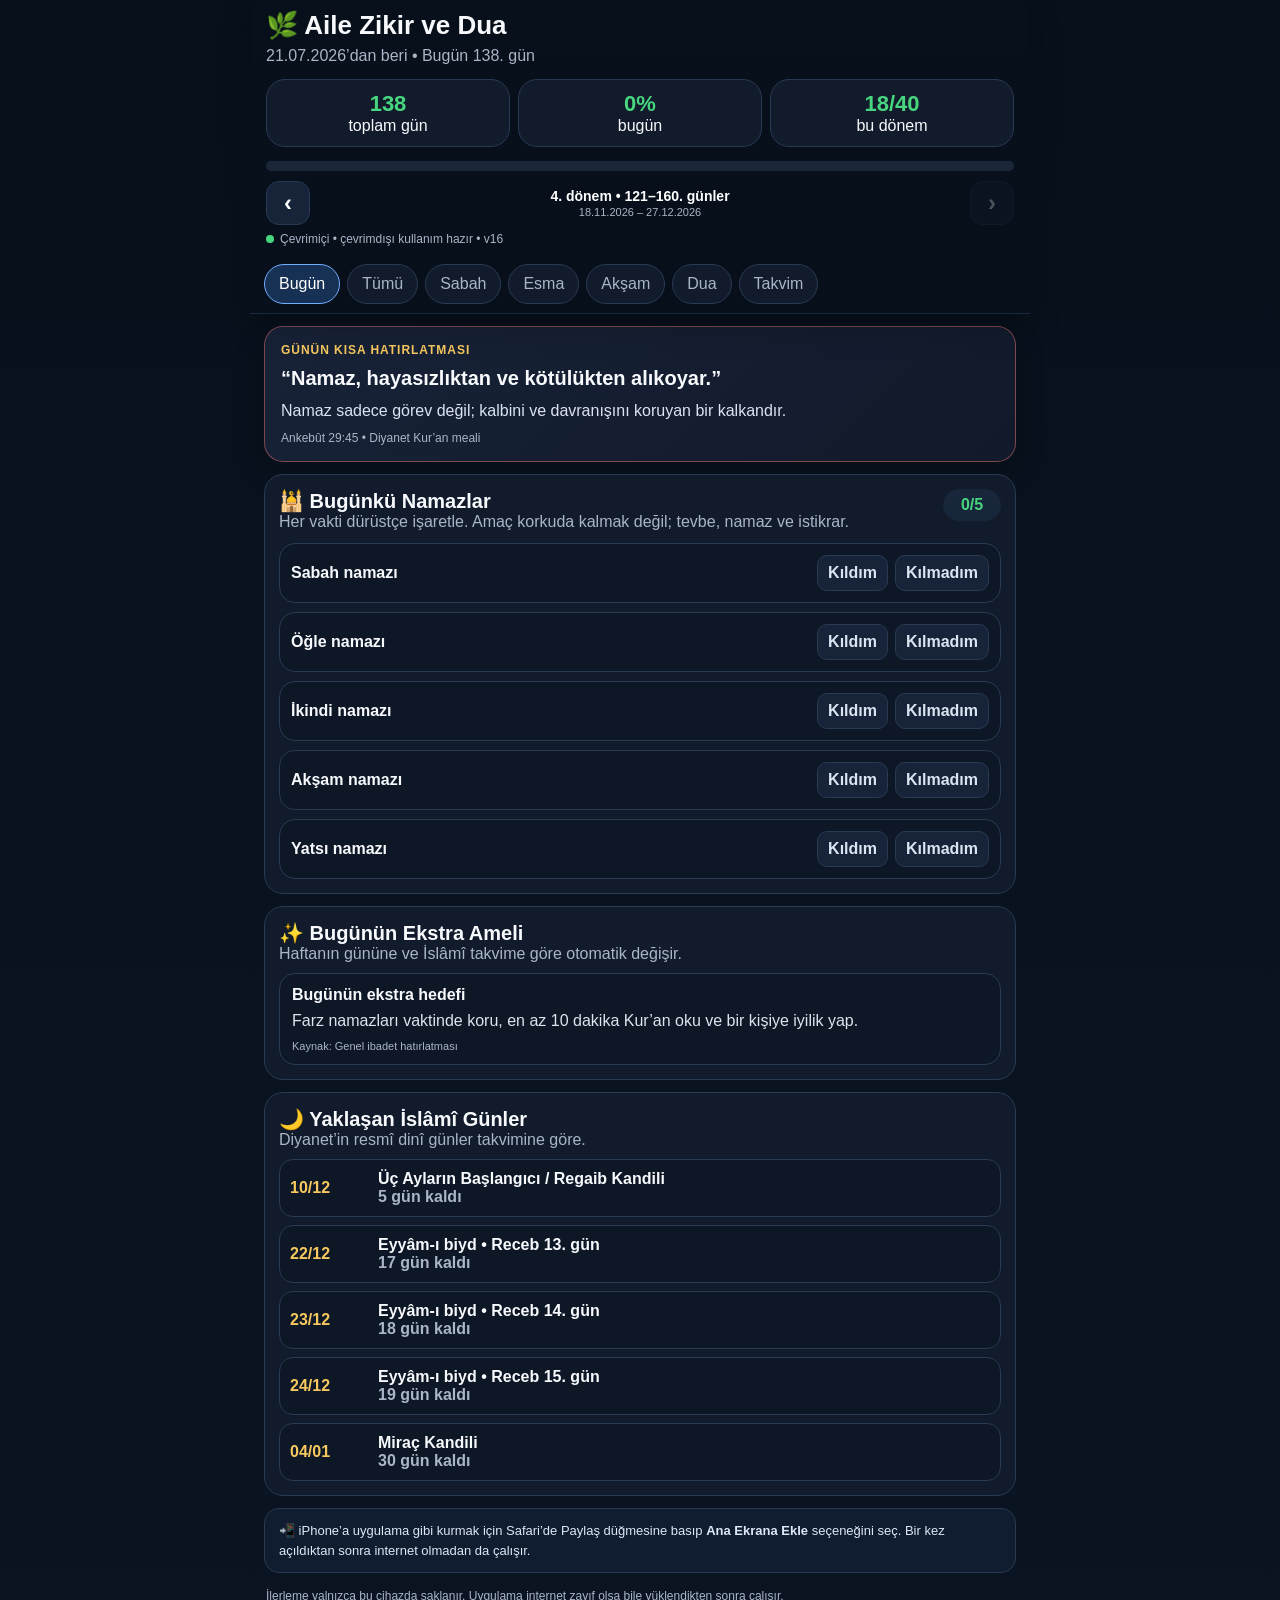
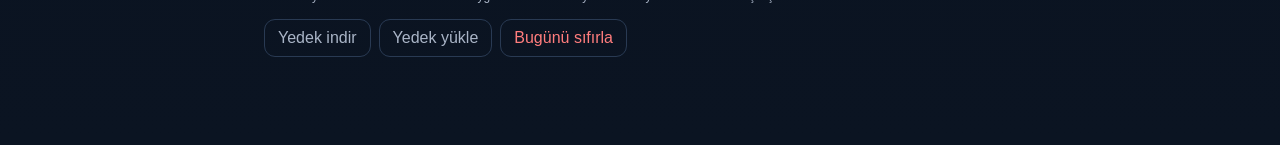
==== commit 1e4fdd54: "QA harden prayer toggles, dates and calendar status [skip ci]" ====
--- a/index.html
+++ b/index.html
@@ -109,12 +109,12 @@
 const dayDiff=(a,b)=>Math.round((new Date(b+'T00:00:00')-new Date(a+'T00:00:00'))/86400000);
 function renderFamilyReminder(){let el=$('#familyReminder'),now=new Date();let md=d=>`${String(d.getMonth()+1).padStart(2,'0')}-${String(d.getDate()).padStart(2,'0')}`;let todayMd=md(now),tomorrow=new Date(now.getFullYear(),now.getMonth(),now.getDate()+1),tomorrowMd=md(tomorrow);let today=FAMILY_BIRTHDAYS.find(x=>x.dob.slice(5)===todayMd),next=FAMILY_BIRTHDAYS.find(x=>x.dob.slice(5)===tomorrowMd);el.className='family-reminder';if(today){let age=now.getFullYear()-Number(today.dob.slice(0,4)),d=new Date(today.dob+'T00:00:00');el.classList.add('show','today');el.innerHTML=`<div class="family-kicker">🎉 Bugün doğum günü</div><div class="family-title">Bugün ${today.name}’ın doğum günü!</div><div class="family-text">Allah sağlık, afiyet, iman, hayırlı ve bereketli bir ömür nasip etsin. Bugün aramayı, yazmayı ve güzel bir dua etmeyi unutmayın. 🤲</div><div class="family-date">${d.toLocaleDateString('tr-TR',{day:'2-digit',month:'long'})} • ${age}. yaş</div>`;return}if(next){let d=new Date(next.dob+'T00:00:00');el.classList.add('show');el.innerHTML=`<div class="family-kicker">🎁 Yarın unutma</div><div class="family-title">Yarın ${next.name}’ın doğum günü</div><div class="family-text">Bir gün önceden hatırlatma: mesajını, aramanı veya hediyeni hazırla. Yarın aileden kimse unutmasın.</div><div class="family-date">${d.toLocaleDateString('tr-TR',{day:'2-digit',month:'long'})} • Doğum ${d.toLocaleDateString('tr-TR')}</div>`;return}el.innerHTML=''}
 function renderDailyWord(){let i=Math.abs(Math.floor((new Date(dateKey()+'T00:00:00')-new Date('2026-08-30T00:00:00'))/86400000))%DAILY_WORDS.length,w=DAILY_WORDS[i];let el=$('#dailyWord');el.className='daily-word '+w.tone;el.innerHTML=`<div class="eyebrow">Günün kısa hatırlatması</div><div class="quote">${w.quote}</div><div class="note">${w.note}</div><div class="ref">${w.ref} • Diyanet Kur’an meali</div>`}
-function renderPrayers(){let s=state(),done=PRAYERS.filter(n=>s.prayers[n]==='yes').length;$('#prayerScore').textContent=done+'/5';$('#prayerList').innerHTML=PRAYERS.map(n=>{let v=s.prayers[n]||'';let msg=v==='yes'?'Elhamdülillah. Aferin — en azından çocukların için ibadeti yaşayarak gösteren hayırlı bir anne/baba olmaya devam et inşaallah.':v==='no'?'⚠️ Namaz müminlere vakitleri belli bir farzdır (Nisâ 4:103). Bu vakti hafife alma; tevbe et, mümkün olanı telafi et ve sıradaki namazı mutlaka koru.':'';return `<div class="prayer-row"><div class="prayer-top"><div class="prayer-name">${n} namazı</div><div class="prayer-actions"><button class="yes ${v==='yes'?'on':''}" data-prayer="${n}" data-v="yes">Kıldım</button><button class="no ${v==='no'?'on':''}" data-prayer="${n}" data-v="no">Kılmadım</button></div></div>${msg?`<div class="prayer-msg">${msg}</div>`:''}</div>`}).join('');document.querySelectorAll('[data-prayer]').forEach(b=>b.onclick=()=>{let ps=state().prayers,key=b.dataset.prayer,val=b.dataset.v;ps[key]=ps[key]===val?'':val;save();renderPrayers();updateStats()})}
+function renderPrayers(){let s=state(),done=PRAYERS.filter(n=>s.prayers[n]==='yes').length;$('#prayerScore').textContent=done+'/5';$('#prayerList').innerHTML=PRAYERS.map(n=>{let v=s.prayers[n]||'';let msg=v==='yes'?'Elhamdülillah. Aferin — en azından çocukların için ibadeti yaşayarak gösteren hayırlı bir anne/baba olmaya devam et inşaallah.':v==='no'?'⚠️ Namaz müminlere vakitleri belli bir farzdır (Nisâ 4:103). Bu vakti hafife alma; tevbe et, mümkün olanı telafi et ve sıradaki namazı mutlaka koru.':'';return `<div class="prayer-row"><div class="prayer-top"><div class="prayer-name">${n} namazı</div><div class="prayer-actions"><button type="button" aria-pressed="${v==='yes'}" class="yes ${v==='yes'?'on':''}" data-prayer="${n}" data-v="yes">Kıldım</button><button type="button" aria-pressed="${v==='no'}" class="no ${v==='no'?'on':''}" data-prayer="${n}" data-v="no">Kılmadım</button></div></div>${msg?`<div class="prayer-msg">${msg}</div>`:''}</div>`}).join('');document.querySelectorAll('[data-prayer]').forEach(b=>b.onclick=()=>{let ps=state().prayers,key=b.dataset.prayer,val=b.dataset.v;ps[key]=ps[key]===val?'':val;save();renderPrayers();updateStats()})}
 function getWhiteDays(){let out=[];for(const [start,name] of HIJRI_MONTH_STARTS){if(name==='Ramazan')continue;for(let n=13;n<=15;n++){let d=new Date(start+'T00:00:00');d.setDate(d.getDate()+n-1);out.push({date:dateKey(d),name:`Eyyâm-ı biyd • ${name} ${n}. gün`,action:'Nafile oruç tavsiye edilmiştir. İmkân ve sağlık durumuna göre değerlendirebilirsin.'})}}return out}
 function renderIslamicExtras(){let today=dateKey(),dow=new Date(today+'T12:00:00').getDay(),extras=[];let event=ISLAMIC_EVENTS.find(e=>e[0]===today);if(event)extras.push({title:event[1],text:event[2],src:'Diyanet resmî dinî günler takvimi'});let wd=getWhiteDays().find(x=>x.date===today);if(wd)extras.push({title:wd.name,text:wd.action,src:'Diyanet Din İşleri Yüksek Kurulu • Eyyâm-ı biyd'});if(dow===1||dow===4)extras.push({title:'Nafile oruç günü',text:'Peygamberimiz (s.a.s.) pazartesi ve perşembe günleri oruç tutardı. İmkânın varsa bugün nafile oruç için güzel bir fırsat.',src:'Diyanet İlmihal • Pazartesi-Perşembe orucu'});if(dow===0)extras.push({title:'Yarın Pazartesi',text:'Bu akşam niyetini hazırla. Pazartesi nafile orucu, Peygamberimizin uygulamalarındandır.',src:'Diyanet • Pazartesi orucu'});if(dow===3)extras.push({title:'Yarın Perşembe',text:'Bu akşam niyetini hazırla. Amellerin arz edildiği günlerde oruçlu olmayı tercih ettiğine dair rivayet vardır.',src:'Diyanet İlmihal • Pazartesi-Perşembe orucu'});if(dow===5)extras.push({title:'Cuma günü',text:'Cuma namazı yükümlülüğün varsa hazırlan; ayrıca Peygamberimize salavatı artır.',src:'Cuma 62:9 • Diyanet'});if(!extras.length)extras.push({title:'Bugünün ekstra hedefi',text:'Farz namazları vaktinde koru, en az 10 dakika Kur’an oku ve bir kişiye iyilik yap.',src:'Genel ibadet hatırlatması'});$('#extraList').innerHTML=extras.map(x=>`<div class="extra-card"><strong>${x.title}</strong><p>${x.text}</p><div class="src">Kaynak: ${x.src}</div></div>`).join('');let combined=[...ISLAMIC_EVENTS.map(e=>({date:e[0],name:e[1]})),...getWhiteDays().map(x=>({date:x.date,name:x.name}))].filter(x=>x.date>today).sort((a,b)=>a.date.localeCompare(b.date)).slice(0,5);$('#upcomingList').innerHTML=combined.map(x=>`<div class="upcoming-row"><div class="upcoming-date">${new Date(x.date+'T00:00:00').toLocaleDateString('tr-TR',{day:'2-digit',month:'2-digit'})}</div><div class="upcoming-name">${x.name}<div class="muted">${dayDiff(today,x.date)} gün kaldı</div></div></div>`).join('')}
-let store={};try{store=JSON.parse(localStorage.getItem(KEY)||'{}')}catch(e){store={}}let filter='Bugün';const groups=['Bugün','Tümü','Sabah','Esma','Akşam','Dua','Takvim'];const $=s=>document.querySelector(s);const dateKey=(d=new Date())=>d.toLocaleDateString('en-CA');const save=()=>localStorage.setItem(KEY,JSON.stringify(store));const START_UTC=Date.UTC(2026,6,21);const totalDay=()=>{let n=new Date();return Math.max(1,Math.floor((Date.UTC(n.getFullYear(),n.getMonth(),n.getDate())-START_UTC)/86400000)+1)};const currentDay=()=>Math.min(DAYS,totalDay());let calendarPage=Math.max(0,Math.floor((totalDay()-1)/40));function state(k=dateKey()){store[k]??={counts:{},manual:0,family:false,prayers:{}};store[k].counts??={};store[k].prayers??={};return store[k]}function dayDate(i){let d=new Date(START);d.setDate(d.getDate()+i);return d}function dayStatus(k){if(k>dateKey())return 0;let s=state(k);let done=ITEMS.filter(x=>(s.counts[x.id]||0)>=x.target).length;let auto=(done===ITEMS.length&&s.family)?2:(done>0||s.family)?1:0;return Math.max(auto,s.manual||0)}function renderTabs(){$('#tabs').innerHTML=groups.map(g=>`<button class="tab ${g===filter?'on':''}" data-g="${g}" aria-pressed="${g===filter}">${g}</button>`).join('');document.querySelectorAll('.tab').forEach(b=>b.onclick=()=>{if(filter===b.dataset.g)return;filter=b.dataset.g;render();requestAnimationFrame(()=>{let active=document.querySelector(`.tab[data-g="${filter}"]`);if(active)active.scrollIntoView({behavior:'smooth',block:'nearest',inline:'center'})})})}function bindCalendarNav(){let maxPage=Math.max(0,Math.floor((totalDay()-1)/40));calendarPage=Math.min(calendarPage,maxPage);document.querySelectorAll('[data-cal],[data-cycle]').forEach(b=>{let dir=b.dataset.cal||b.dataset.cycle;b.disabled=(dir==='prev'&&calendarPage===0)||(dir==='next'&&calendarPage>=maxPage);b.onclick=()=>{if((dir==='prev'&&calendarPage===0)||(dir==='next'&&calendarPage>=maxPage))return;calendarPage=dir==='prev'?Math.max(0,calendarPage-1):Math.min(maxPage,calendarPage+1);renderCalendar();renderCycleNav();if(b.dataset.cal)document.querySelector('#calendarPanel').scrollIntoView({behavior:'smooth',block:'start'})}})}function renderCycleNav(){let startNo=calendarPage*40+1,endNo=startNo+39,startDate=dayDate(startNo-1),endDate=dayDate(endNo-1),period=calendarPage+1;$('#cycleNav').innerHTML=`<button data-cycle="prev" aria-label="Önceki dönem">‹</button><div class="cycle-center"><b>${period}. dönem • ${startNo}–${endNo}. günler</b><span>${startDate.toLocaleDateString('tr-TR')} – ${endDate.toLocaleDateString('tr-TR')}</span></div><button data-cycle="next" aria-label="Sonraki dönem">›</button>`;bindCalendarNav()}function renderCalendar(){let today=dateKey(),startIndex=calendarPage*40,startNo=startIndex+1,endNo=startNo+39,startDate=dayDate(startIndex),endDate=dayDate(startIndex+39);$('#calendarTitle').textContent=calendarPage===0?'📅 1–40. Günler':'📅 Devam Takvimi';$('#calendarRange').innerHTML=`<b>${startNo}–${endNo}. günler</b><span>${startDate.toLocaleDateString('tr-TR')} – ${endDate.toLocaleDateString('tr-TR')}</span>`;$('#calendarBottomRange').textContent=`${startNo}–${endNo}. günler`;$('#challengeStatus').textContent=`Bugün başlangıçtan beri ${totalDay()}. gün. Bu sayfa ${startNo}–${endNo}. günleri gösteriyor.`;$('#calendar').innerHTML=Array.from({length:40},(_,i)=>{let absoluteIndex=startIndex+i,d=dayDate(absoluteIndex),k=dateKey(d),st=dayStatus(k),future=absoluteIndex+1>totalDay();return `<button class="day ${st===2?'done':st===1?'partial':''} ${k===today?'today':''} ${future?'future':''}" ${future?'disabled aria-disabled="true"':`data-day="${k}"`}><b>${absoluteIndex+1}. gün</b>${d.toLocaleDateString('tr-TR',{day:'2-digit',month:'2-digit'})}<br>${st===2?'✓ Tamam':st===1?'◐ Kısmi':'○ Boş'}</button>`}).join('');document.querySelectorAll('[data-day]').forEach(b=>b.onclick=()=>{if(b.disabled||b.dataset.day>dateKey())return;let x=state(b.dataset.day);x.manual=((x.manual||0)+1)%3;save();renderCalendar();updateStats()});bindCalendarNav()}function updateStats(){let st=state(),done=ITEMS.filter(x=>(st.counts[x.id]||0)>=x.target).length,p=Math.round((ITEMS.reduce((sum,x)=>sum+Math.min((st.counts[x.id]||0)/x.target,1),0)+(st.family?1:0)+PRAYERS.filter(n=>st.prayers[n]==='yes').length)/(ITEMS.length+1+PRAYERS.length)*100);$('#pct').textContent=p+'%';$('#bar').style.width=p+'%';let cycleDay=((totalDay()-1)%40)+1;$('#completedDays').textContent=cycleDay+'/40';$('#dayNo').textContent=totalDay();document.title=p+'% • Zikir40'}function applyView(){let today=filter==='Bugün';['#dailyWord','#familyReminder','#prayerPanel','#extraToday','#upcomingPanel'].forEach(sel=>{let el=$(sel);if(el)el.classList.toggle('hidden',!today)});let install=$('#installNote');if(install)install.classList.toggle('hidden',!today);let qa=document.querySelector('.quick-actions');if(qa)qa.classList.toggle('hidden',filter!=='Tümü');$('#calendarPanel').classList.toggle('hidden',filter!=='Takvim');$('#familyDua').classList.toggle('hidden',filter!=='Tümü'&&filter!=='Dua')}
+let store={};try{store=JSON.parse(localStorage.getItem(KEY)||'{}')}catch(e){store={}}let filter='Bugün';const groups=['Bugün','Tümü','Sabah','Esma','Akşam','Dua','Takvim'];const $=s=>document.querySelector(s);const dateKey=(d=new Date())=>`${d.getFullYear()}-${String(d.getMonth()+1).padStart(2,'0')}-${String(d.getDate()).padStart(2,'0')}`;const save=()=>localStorage.setItem(KEY,JSON.stringify(store));const START_UTC=Date.UTC(2026,6,21);const totalDay=()=>{let n=new Date();return Math.max(1,Math.floor((Date.UTC(n.getFullYear(),n.getMonth(),n.getDate())-START_UTC)/86400000)+1)};const currentDay=()=>Math.min(DAYS,totalDay());let calendarPage=Math.max(0,Math.floor((totalDay()-1)/40));function state(k=dateKey()){store[k]??={counts:{},manual:0,family:false,prayers:{}};store[k].counts??={};store[k].prayers??={};return store[k]}function dayDate(i){let d=new Date(START);d.setDate(d.getDate()+i);return d}function dayStatus(k){if(k>dateKey())return 0;let s=state(k);let done=ITEMS.filter(x=>(s.counts[x.id]||0)>=x.target).length,prayerYes=PRAYERS.filter(n=>s.prayers[n]==='yes').length,prayerTouched=PRAYERS.some(n=>s.prayers[n]==='yes'||s.prayers[n]==='no');let auto=(done===ITEMS.length&&s.family&&prayerYes===PRAYERS.length)?2:(done>0||s.family||prayerTouched)?1:0;return Math.max(auto,s.manual||0)}function renderTabs(){$('#tabs').innerHTML=groups.map(g=>`<button class="tab ${g===filter?'on':''}" data-g="${g}" aria-pressed="${g===filter}">${g}</button>`).join('');document.querySelectorAll('.tab').forEach(b=>b.onclick=()=>{if(filter===b.dataset.g)return;filter=b.dataset.g;render();requestAnimationFrame(()=>{let active=document.querySelector(`.tab[data-g="${filter}"]`);if(active)active.scrollIntoView({behavior:'smooth',block:'nearest',inline:'center'})})})}function bindCalendarNav(){let maxPage=Math.max(0,Math.floor((totalDay()-1)/40));calendarPage=Math.min(calendarPage,maxPage);document.querySelectorAll('[data-cal],[data-cycle]').forEach(b=>{let dir=b.dataset.cal||b.dataset.cycle;b.disabled=(dir==='prev'&&calendarPage===0)||(dir==='next'&&calendarPage>=maxPage);b.onclick=()=>{if((dir==='prev'&&calendarPage===0)||(dir==='next'&&calendarPage>=maxPage))return;calendarPage=dir==='prev'?Math.max(0,calendarPage-1):Math.min(maxPage,calendarPage+1);renderCalendar();renderCycleNav();if(b.dataset.cal)document.querySelector('#calendarPanel').scrollIntoView({behavior:'smooth',block:'start'})}})}function renderCycleNav(){let startNo=calendarPage*40+1,endNo=startNo+39,startDate=dayDate(startNo-1),endDate=dayDate(endNo-1),period=calendarPage+1;$('#cycleNav').innerHTML=`<button data-cycle="prev" aria-label="Önceki dönem">‹</button><div class="cycle-center"><b>${period}. dönem • ${startNo}–${endNo}. günler</b><span>${startDate.toLocaleDateString('tr-TR')} – ${endDate.toLocaleDateString('tr-TR')}</span></div><button data-cycle="next" aria-label="Sonraki dönem">›</button>`;bindCalendarNav()}function renderCalendar(){let today=dateKey(),startIndex=calendarPage*40,startNo=startIndex+1,endNo=startNo+39,startDate=dayDate(startIndex),endDate=dayDate(startIndex+39);$('#calendarTitle').textContent=calendarPage===0?'📅 1–40. Günler':'📅 Devam Takvimi';$('#calendarRange').innerHTML=`<b>${startNo}–${endNo}. günler</b><span>${startDate.toLocaleDateString('tr-TR')} – ${endDate.toLocaleDateString('tr-TR')}</span>`;$('#calendarBottomRange').textContent=`${startNo}–${endNo}. günler`;$('#challengeStatus').textContent=`Bugün başlangıçtan beri ${totalDay()}. gün. Bu sayfa ${startNo}–${endNo}. günleri gösteriyor.`;$('#calendar').innerHTML=Array.from({length:40},(_,i)=>{let absoluteIndex=startIndex+i,d=dayDate(absoluteIndex),k=dateKey(d),st=dayStatus(k),future=absoluteIndex+1>totalDay();return `<button class="day ${st===2?'done':st===1?'partial':''} ${k===today?'today':''} ${future?'future':''}" ${future?'disabled aria-disabled="true"':`data-day="${k}"`}><b>${absoluteIndex+1}. gün</b>${d.toLocaleDateString('tr-TR',{day:'2-digit',month:'2-digit'})}<br>${st===2?'✓ Tamam':st===1?'◐ Kısmi':'○ Boş'}</button>`}).join('');document.querySelectorAll('[data-day]').forEach(b=>b.onclick=()=>{if(b.disabled||b.dataset.day>dateKey())return;let x=state(b.dataset.day);x.manual=((x.manual||0)+1)%3;save();renderCalendar();updateStats()});bindCalendarNav()}function updateStats(){let st=state(),done=ITEMS.filter(x=>(st.counts[x.id]||0)>=x.target).length,p=Math.round((ITEMS.reduce((sum,x)=>sum+Math.min((st.counts[x.id]||0)/x.target,1),0)+(st.family?1:0)+PRAYERS.filter(n=>st.prayers[n]==='yes').length)/(ITEMS.length+1+PRAYERS.length)*100);$('#pct').textContent=p+'%';$('#bar').style.width=p+'%';let cycleDay=((totalDay()-1)%40)+1;$('#completedDays').textContent=cycleDay+'/40';$('#dayNo').textContent=totalDay();document.title=p+'% • Zikir40'}function applyView(){let today=filter==='Bugün';['#dailyWord','#familyReminder','#prayerPanel','#extraToday','#upcomingPanel'].forEach(sel=>{let el=$(sel);if(el)el.classList.toggle('hidden',!today)});let install=$('#installNote');if(install)install.classList.toggle('hidden',!today);let qa=document.querySelector('.quick-actions');if(qa)qa.classList.toggle('hidden',filter!=='Tümü');$('#calendarPanel').classList.toggle('hidden',filter!=='Takvim');$('#familyDua').classList.toggle('hidden',filter!=='Tümü'&&filter!=='Dua')}
 function render(){renderTabs();renderCalendar();let d=currentDay();$('#dates').textContent=`21.07.2026’dan beri • Bugün ${totalDay()}. gün`;renderCycleNav();let openItems=new Set([...document.querySelectorAll('#list .card details[open]')].map(d=>d.closest('.card')?.dataset.item).filter(Boolean));let visible=(filter==='Bugün'||filter==='Takvim')?[]:ITEMS.filter(x=>filter==='Tümü'||x.group===filter),st=state();$('#list').innerHTML=visible.map(x=>{let c=st.counts[x.id]||0,done=c>=x.target;return `<article data-item="${x.id}" class="card ${done?'done':''}"><div class="head"><div class="check">${done?'✅':'⬜'}</div><div class="title">${x.name}<div class="when">${x.when}</div></div><div class="target">Hedef ${x.target}</div></div><div class="counter"><button data-id="${x.id}" data-d="-1">−</button><div class="count">${c} <small>/ ${x.target}</small></div><button class="plus" data-id="${x.id}" data-d="1">+</button></div><div class="item-progress"><i style="width:${Math.round(Math.min(c/x.target,1)*100)}%"></i></div><div class="statusline"><span>${Math.round(Math.min(c/x.target,1)*100)}% tamamlandı</span><span>${Math.max(x.target-c,0)} kaldı</span></div><details ${openItems.has(x.id)?'open':''}><summary>Okunuşu, anlamı ve tam metin</summary><div class="detail">${x.arabic?`<h3>ARAPÇA</h3><p class="arabic">${x.arabic}</p>`:''}<h3>OKUNUŞU</h3><p>${x.reading}</p><h3>ANLAMI</h3><p>${x.meaning}</p></div></details><div class="actions"><button class="ghost" data-zero="${x.id}">Sıfırla</button><button class="ghost" data-complete="${x.id}">Tamamla</button></div></article>`}).join('');document.querySelectorAll('[data-d]').forEach(b=>b.onclick=()=>{let x=ITEMS.find(i=>i.id===b.dataset.id),v=(state().counts[x.id]||0)+Number(b.dataset.d);state().counts[x.id]=Math.max(0,Math.min(x.target,v));save();render()});document.querySelectorAll('[data-zero]').forEach(b=>b.onclick=()=>{state().counts[b.dataset.zero]=0;save();render()});document.querySelectorAll('[data-complete]').forEach(b=>b.onclick=()=>{let x=ITEMS.find(i=>i.id===b.dataset.complete);state().counts[x.id]=x.target;save();render()});$('#familyText').textContent=FAMILY_DUA;$('#familyDone').textContent=state().family?'✅ Bugün okundu':'Bugün okudum';renderDailyWord();renderFamilyReminder();renderPrayers();renderIslamicExtras();applyView();updateStats()}$('#familyDone').onclick=()=>{state().family=!state().family;save();render()};$('#resetDay').onclick=()=>{if(confirm('Bugünün tüm sayaçları ve aile duası sıfırlansın mı?')){store[dateKey()]={counts:{},manual:0,family:false,prayers:{}};save();render()}};$('#export').onclick=()=>{let a=document.createElement('a');a.href=URL.createObjectURL(new Blob([JSON.stringify(store,null,2)],{type:'application/json'}));a.download='zikir40-yedek.json';a.click()};$('#completeAll').onclick=()=>{if(confirm('Bugünün bütün zikirleri ve aile duası tamamlandı olarak işaretlensin mi?')){let s=state();ITEMS.forEach(x=>s.counts[x.id]=x.target);PRAYERS.forEach(n=>s.prayers[n]='yes');s.family=true;save();render()}};$('#topBtn').onclick=()=>scrollTo({top:0,behavior:'smooth'});$('#importBtn').onclick=()=>$('#importFile').click();$('#importFile').onchange=e=>{let f=e.target.files?.[0];if(!f)return;let r=new FileReader();r.onload=()=>{try{let data=JSON.parse(r.result);if(!data||typeof data!=='object')throw Error();if(confirm('Mevcut ilerleme yedekteki verilerle değiştirilsin mi?')){store=data;save();render()}}catch{alert('Bu dosya geçerli bir Zikir40 yedeği değil.')}};r.readAsText(f)};render();
-const networkEl=$('#network'),installNote=$('#installNote');function setNetwork(){const off=!navigator.onLine;networkEl.classList.toggle('offline',off);networkEl.textContent=off?'Çevrimdışı • tüm veriler cihazda':'Çevrimiçi • çevrimdışı kullanım hazır'}addEventListener('online',setNetwork);addEventListener('offline',setNetwork);setNetwork();let ticking=false;function compactHeader(){if(!ticking){requestAnimationFrame(()=>{$('.app-header').classList.toggle('compact',scrollY>55);ticking=false});ticking=true}}addEventListener('scroll',compactHeader,{passive:true});compactHeader();if(!navigator.standalone)installNote.classList.add('show');if('serviceWorker'in navigator){navigator.serviceWorker.register('./sw.js?v=14').then(r=>r.update()).catch(()=>{})}
+const networkEl=$('#network'),installNote=$('#installNote');function setNetwork(){const off=!navigator.onLine;networkEl.classList.toggle('offline',off);networkEl.textContent=off?'Çevrimdışı • tüm veriler cihazda • v16':'Çevrimiçi • çevrimdışı kullanım hazır • v16'}addEventListener('online',setNetwork);addEventListener('offline',setNetwork);setNetwork();let ticking=false;function compactHeader(){if(!ticking){requestAnimationFrame(()=>{$('.app-header').classList.toggle('compact',scrollY>55);ticking=false});ticking=true}}addEventListener('scroll',compactHeader,{passive:true});compactHeader();if(!navigator.standalone)installNote.classList.add('show');if('serviceWorker'in navigator){let reloading=false;navigator.serviceWorker.addEventListener('controllerchange',()=>{if(reloading)return;reloading=true;location.reload()});navigator.serviceWorker.register('./sw.js?v=16',{updateViaCache:'none'}).then(r=>{r.update();addEventListener('pageshow',()=>r.update());document.addEventListener('visibilitychange',()=>{if(document.visibilityState==='visible')r.update()})}).catch(()=>{})}
 </script>
 </body>
 </html>
